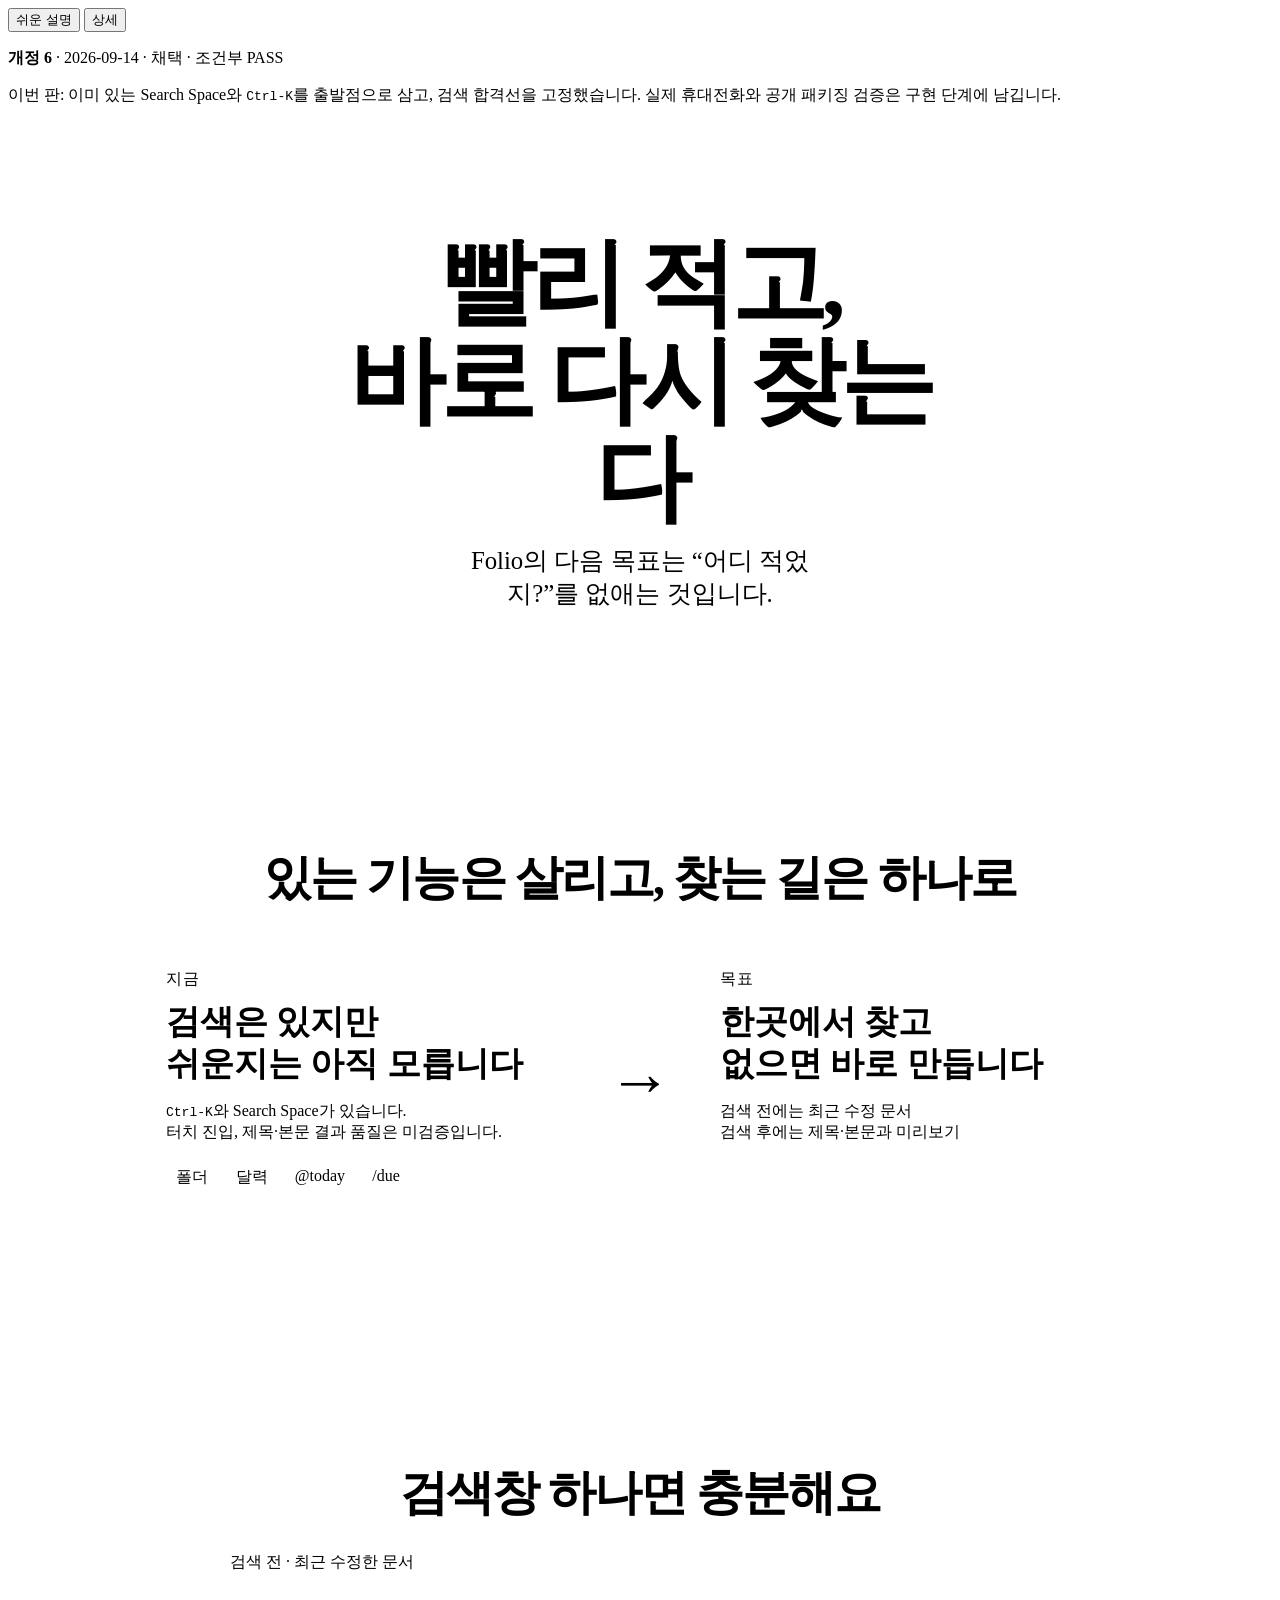
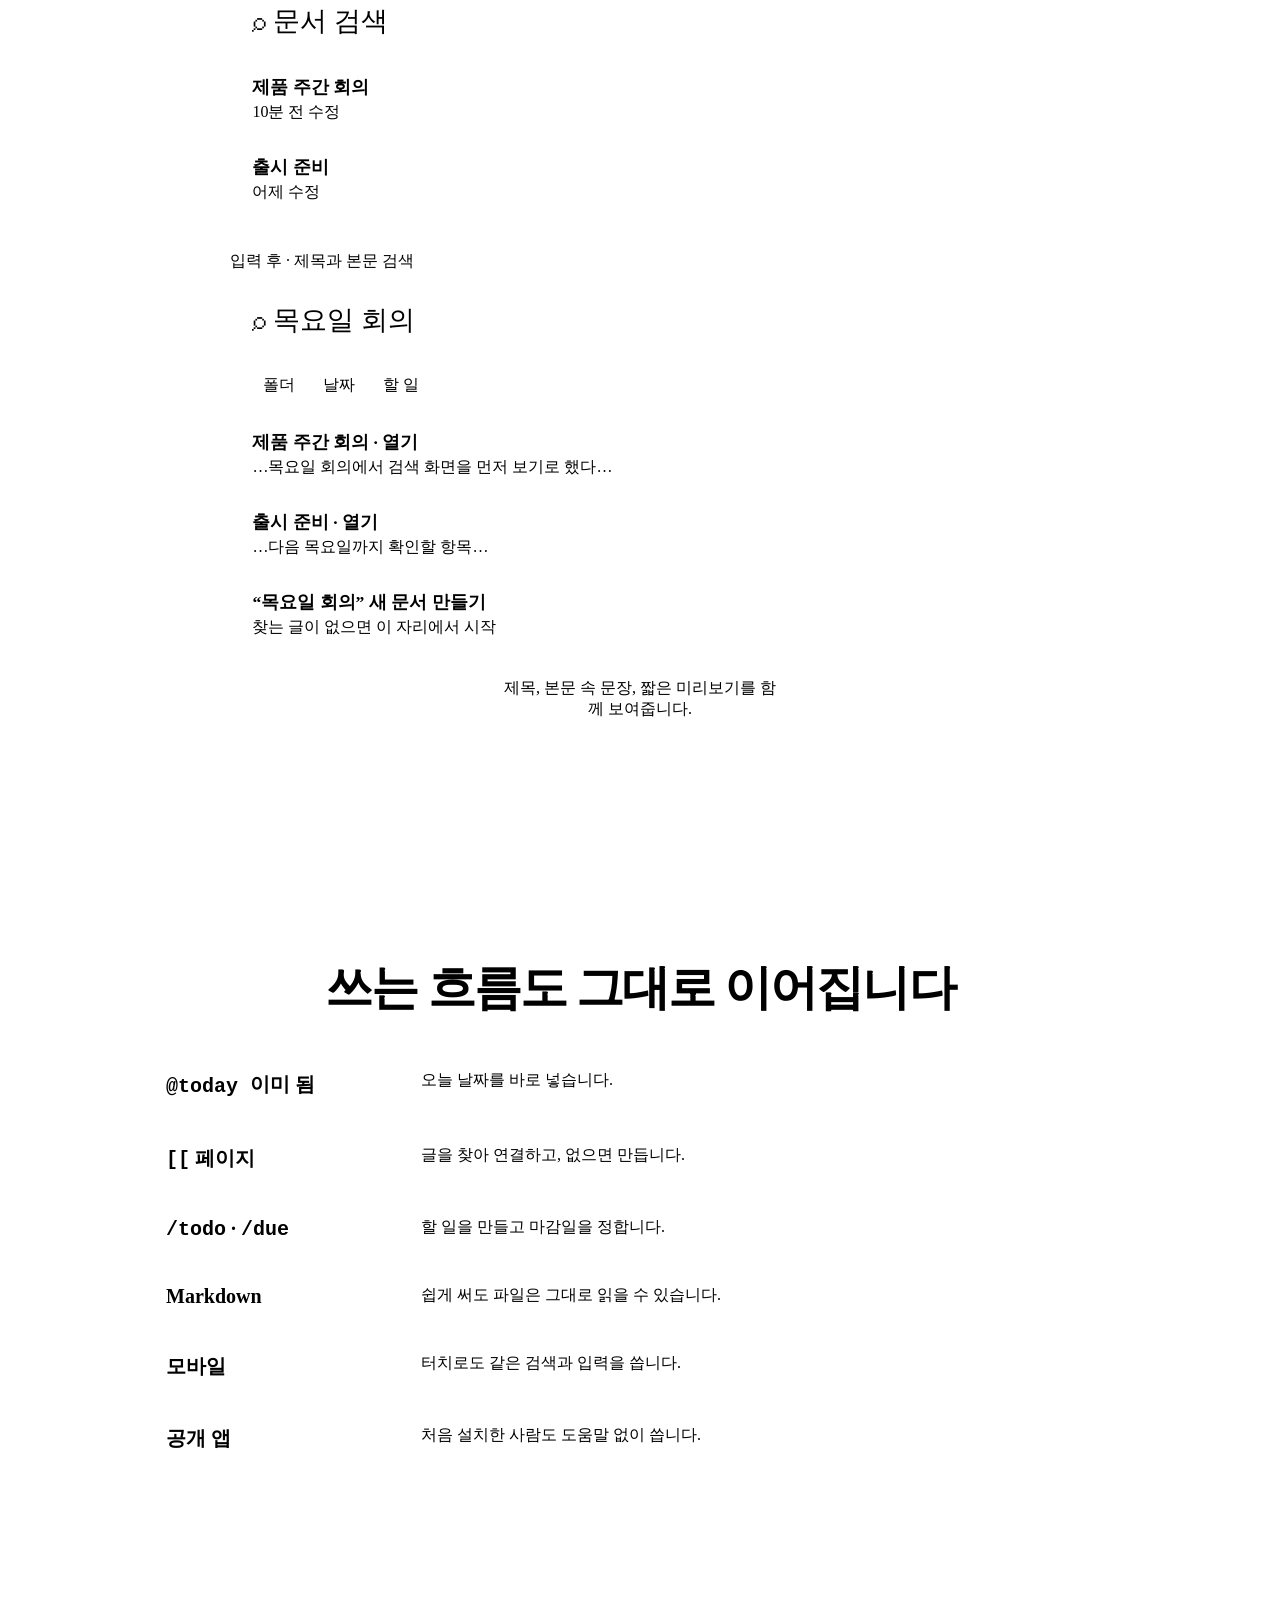
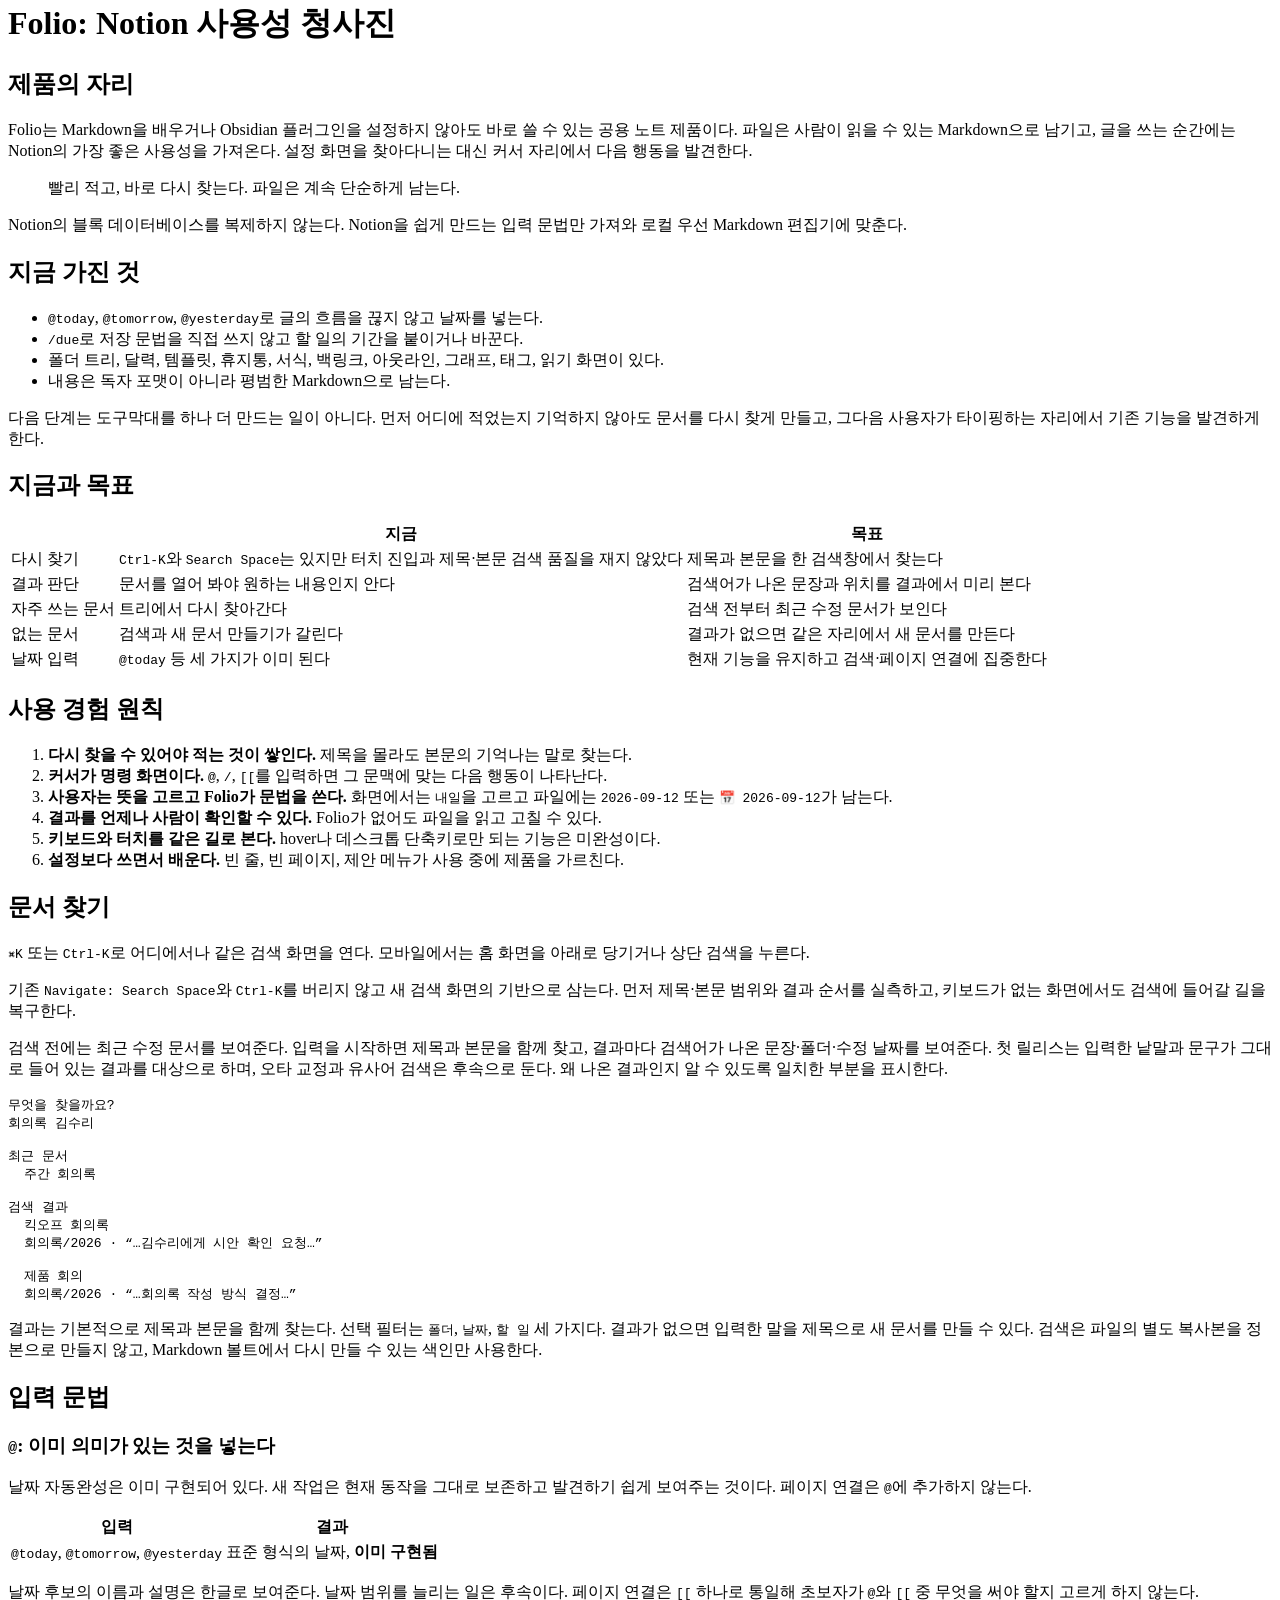
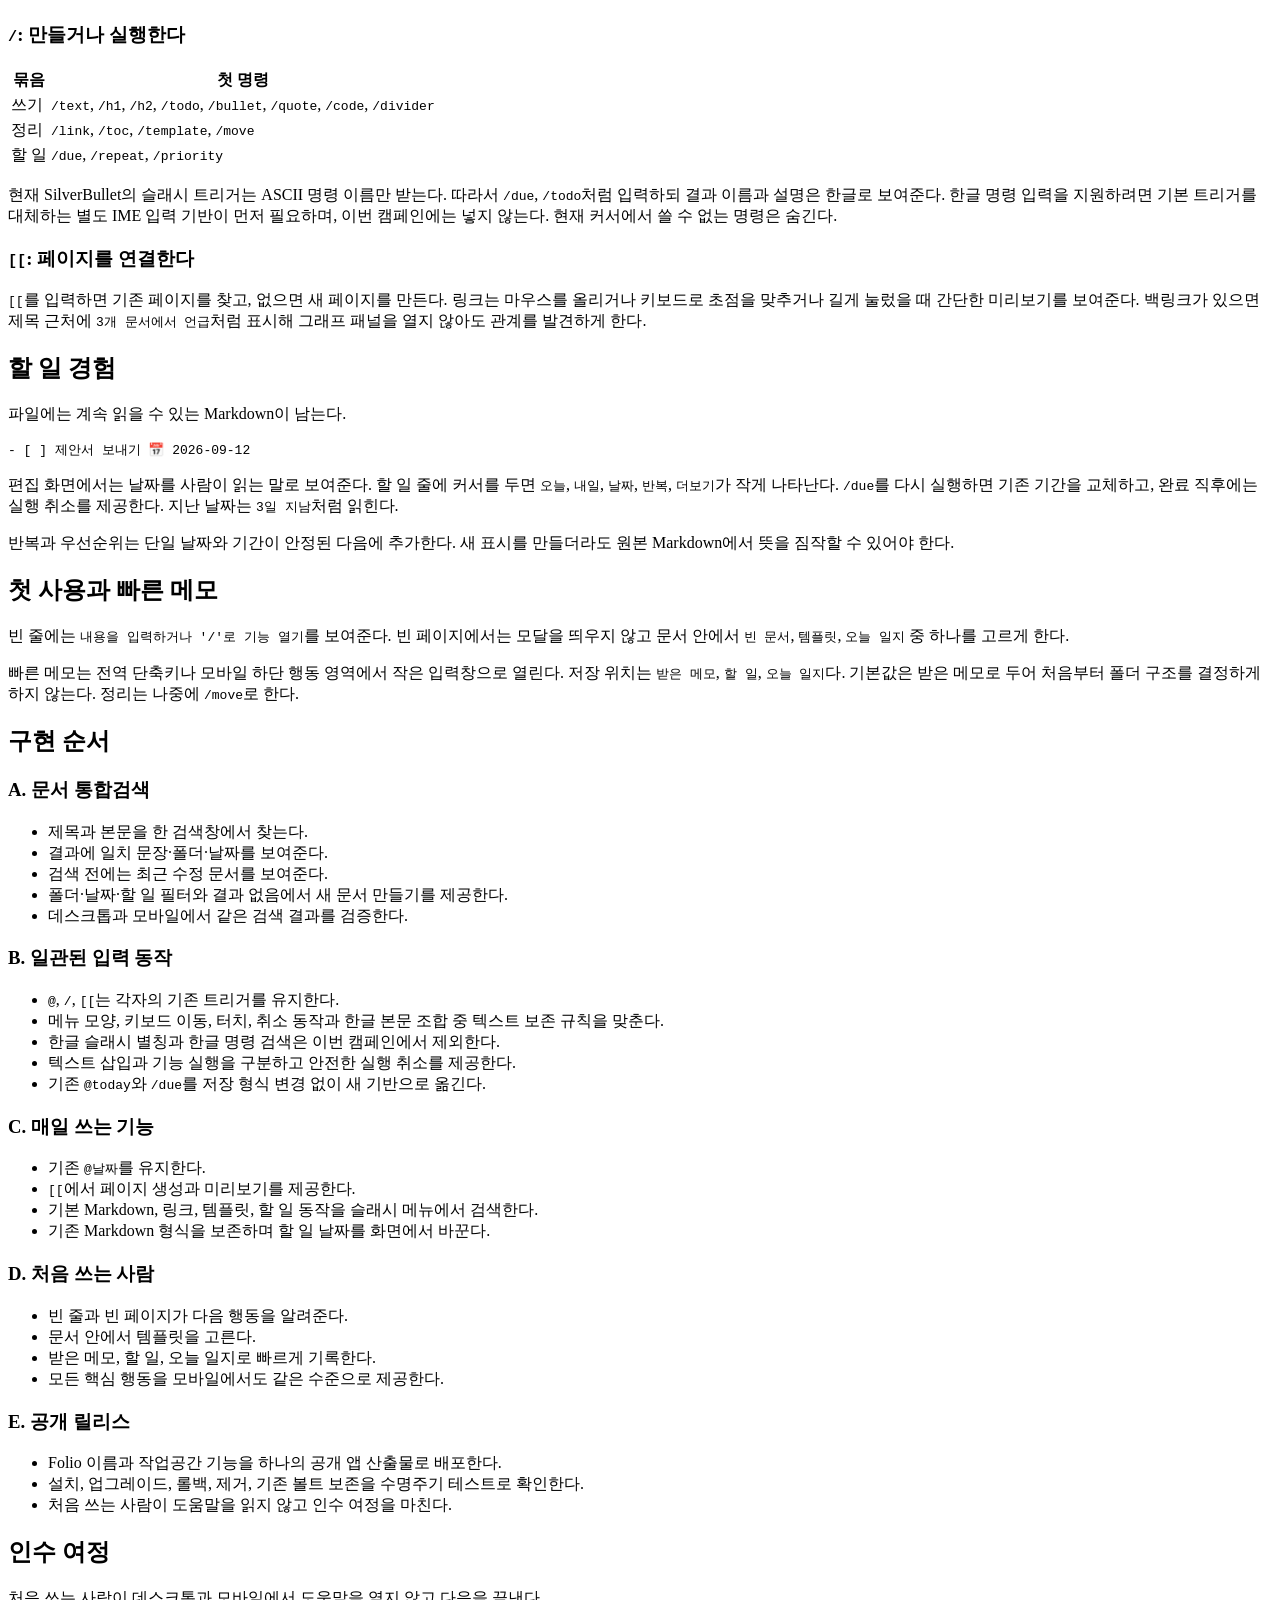
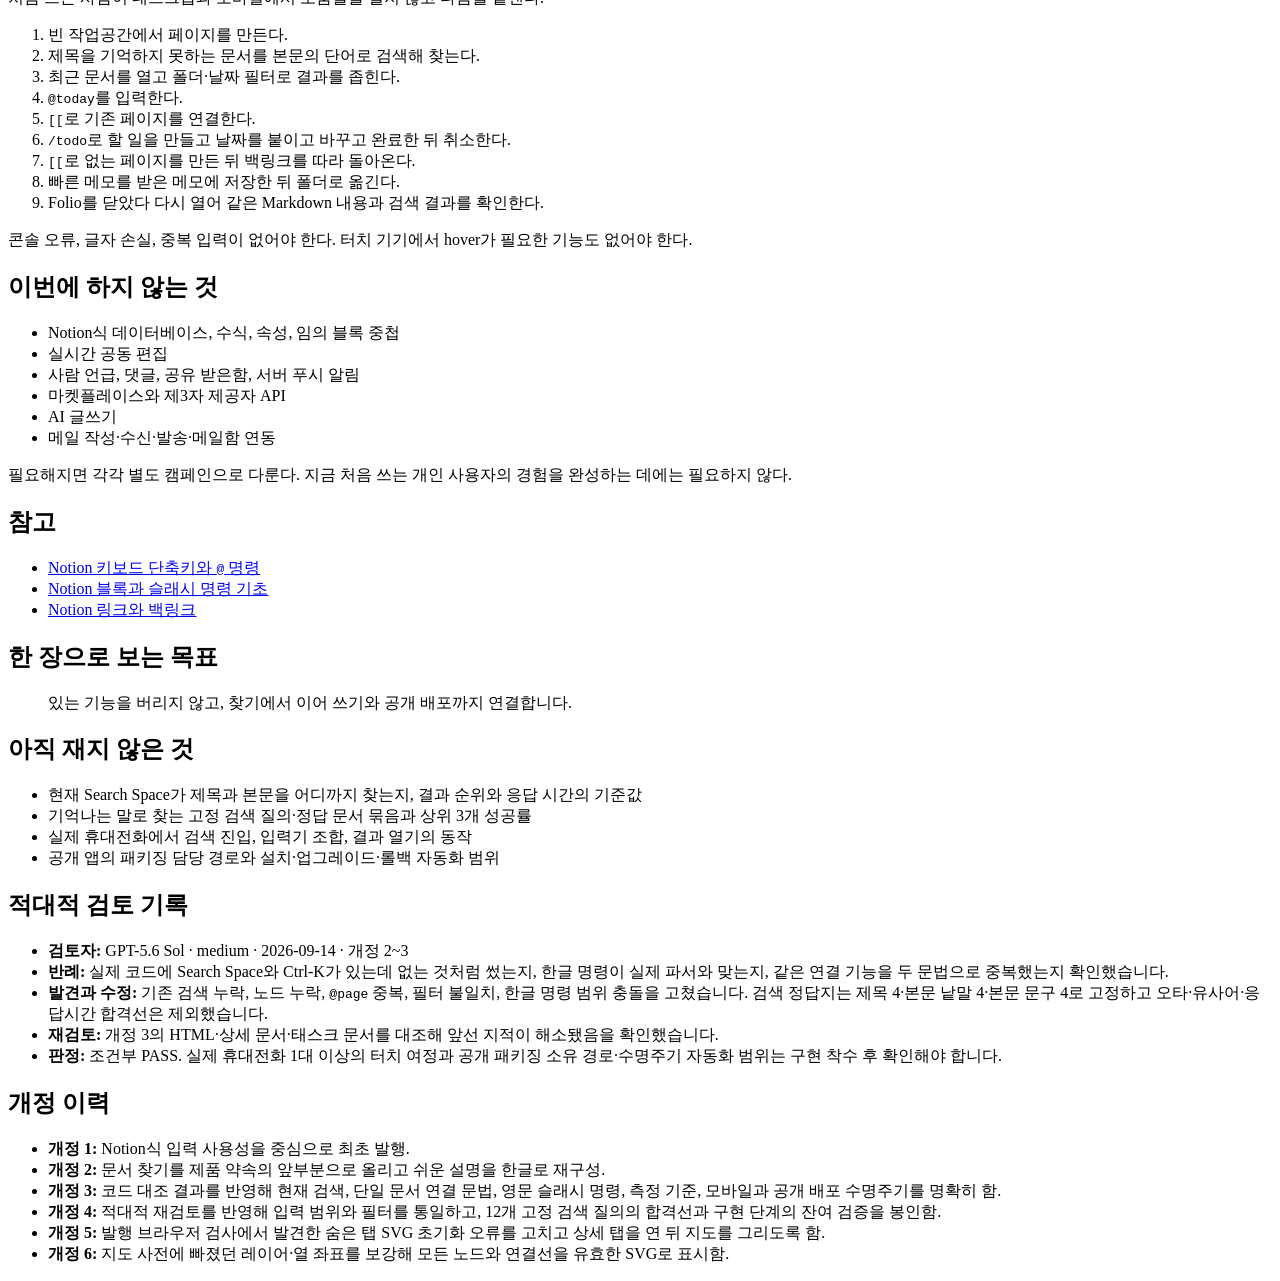
==== docs/design/folio-notion-ux-blueprint.html @ aca9e185 "docs(folio): define Notion-inspired usability blueprint" ====
<!doctype html>
<html lang="ko">
<head>
  <meta charset="utf-8">
  <meta name="viewport" content="width=device-width, initial-scale=1">
  <title>Folio: 빨리 적고, 바로 다시 찾는 사용성 청사진</title>
  <meta property="og:title" content="Folio: 빨리 적고, 바로 다시 찾는 사용성 청사진">
  <meta property="og:description" content="기존 검색을 살려 제목과 본문으로 다시 찾고, 곧바로 이어 쓰는 Folio의 한글 사용성 청사진">
  <meta name="swk-doc-label" content="Folio · 제품 청사진 · 개정 6">
  <meta name="swk-project" content="Folio">
  <meta name="swk-kind" content="제품 설계">
  <meta name="swk-tags" content="folio,검색,notion,사용성,노트,markdown">
  <link rel="stylesheet" href="/_assets/swk-doc.css">
</head>
<body>
<nav class="doc-tabs" data-swk-tabs aria-label="문서 보기">
  <button role="tab" data-target="pane-easy">쉬운 설명</button>
  <button role="tab" data-target="pane-detail">상세</button>
</nav>
<main class="doc">
<header data-bp-head data-rev="6" data-date="2026-09-14" data-status="채택 · 조건부 PASS"
        data-delta="청사진 지도 사전에 레이어와 열 좌표를 넣어 브라우저 SVG 크기 오류를 제거함">
  <p><strong>개정 6</strong> · 2026-09-14 · 채택 · 조건부 PASS</p>
  <p>이번 판: 이미 있는 Search Space와 <code>Ctrl-K</code>를 출발점으로 삼고, 검색 합격선을 고정했습니다. 실제 휴대전화와 공개 패키징 검증은 구현 단계에 남깁니다.</p>
</header>
<div class="tab-pane" id="pane-easy" data-active role="tabpanel">
<style>
.folio-r2{color:var(--swk-text);font-family:var(--swk-font-sans)}
.folio-r2 *{box-sizing:border-box}.folio-r2__hero{padding:clamp(3rem,9vw,7rem) 1rem;text-align:center;background:var(--swk-surface-soft);border-block:1px solid var(--swk-border-muted)}
.folio-r2 h2{max-width:13ch;margin:0 auto 1rem;font-size:clamp(2.6rem,9vw,6rem);line-height:1.02;letter-spacing:-.055em}.folio-r2__lead{max-width:30ch;margin:auto;color:var(--swk-muted);font-size:clamp(1.1rem,3vw,1.55rem)}
.folio-r2 section{max-width:980px;margin:clamp(4rem,10vw,8rem) auto;padding-inline:1rem}.folio-r2 h3{margin:0 0 2rem;text-align:center;font-size:clamp(1.8rem,5vw,3rem);line-height:1.15;letter-spacing:-.04em}
.folio-r2__states{display:grid;grid-template-columns:1fr auto 1fr;gap:clamp(1rem,4vw,3rem);align-items:stretch}.folio-r2__state{padding:2rem 0;border-block:2px solid var(--swk-border-strong)}.folio-r2__state[data-kind=target]{border-color:var(--swk-accent)}
.folio-r2__eyebrow{display:block;margin-bottom:.7rem;color:var(--swk-muted);font-size:var(--swk-fs-sm);font-weight:var(--swk-fw-bold);letter-spacing:.08em}.folio-r2__state strong{display:block;font-size:clamp(1.4rem,3.5vw,2.1rem);line-height:1.25}.folio-r2__state p{color:var(--swk-muted)}
.folio-r2__tools{display:flex;flex-wrap:wrap;gap:.4rem;margin-top:1.2rem}.folio-r2__tools span,.folio-r2__filters span{padding:.3rem .65rem;border-radius:var(--swk-r-pill);background:var(--swk-surface);border:1px solid var(--swk-border)}.folio-r2__arrow{display:grid;place-content:center;color:var(--swk-accent);font-size:clamp(2rem,5vw,4rem);font-weight:var(--swk-fw-bold)}
.folio-r2__search-wrap{max-width:none!important;padding-block:clamp(4rem,9vw,7rem)!important;background:var(--swk-surface-soft);border-block:1px solid var(--swk-border-muted)}.folio-r2__surface{max-width:820px;margin:auto;background:var(--swk-surface);border:2px solid var(--swk-accent-border);border-radius:var(--swk-r-lg);box-shadow:var(--swk-shadow-lg);overflow:hidden}
.folio-r2__query{padding:1.2rem 1.4rem;font-size:clamp(1.2rem,3vw,1.7rem);font-weight:var(--swk-fw-bold);border-bottom:1px solid var(--swk-border)}.folio-r2__query span{color:var(--swk-accent)}.folio-r2__filters{display:flex;gap:.45rem;padding:.8rem 1.4rem;overflow:auto;border-bottom:1px solid var(--swk-border-muted)}.folio-r2__filters span{flex:none;background:var(--swk-accent-bg);color:var(--swk-accent);border:0;font-size:var(--swk-fs-sm)}
.folio-r2__stage{max-width:820px;margin:0 auto .7rem;color:var(--swk-muted);font-weight:var(--swk-fw-bold)}.folio-r2__stage:not(:first-of-type){margin-top:2rem}
.folio-r2__results{margin:0;padding:0;list-style:none}.folio-r2__result{padding:1rem 1.4rem;border-bottom:1px solid var(--swk-border-muted)}.folio-r2__result:last-child{border:0}.folio-r2__result strong{display:block;font-size:1.1rem}.folio-r2__result span{display:block;margin-top:.2rem;color:var(--swk-muted)}.folio-r2__result mark{background:var(--swk-accent-bg);color:var(--swk-text)}.folio-r2__result[data-action=create] strong{color:var(--swk-accent)}.folio-r2__caption{max-width:34ch;margin:1.5rem auto 0;text-align:center;color:var(--swk-muted)}
.folio-r2__lines{margin:0;padding:0;list-style:none}.folio-r2__line{display:grid;grid-template-columns:minmax(8rem,.5fr) minmax(0,1.5fr);gap:1.5rem;padding:1.4rem 0;border-top:1px solid var(--swk-border)}.folio-r2__line:last-child{border-bottom:1px solid var(--swk-border)}.folio-r2__line strong{font-size:1.25rem}.folio-r2__line>span{color:var(--swk-muted)}.folio-r2__done{display:inline-block;margin-left:.35rem;padding:.1rem .4rem;border-radius:var(--swk-r-pill);background:var(--swk-success-bg);color:var(--swk-success);font-size:var(--swk-fs-xs)}
@media(max-width:680px){.folio-r2__states{grid-template-columns:1fr}.folio-r2__arrow{transform:rotate(90deg)}.folio-r2__line{grid-template-columns:1fr;gap:.25rem}}
</style>
<article class="folio-r2" aria-labelledby="folio-r2-title">
 <header class="folio-r2__hero"><h2 id="folio-r2-title">빨리 적고,<br>바로 다시 찾는다</h2><p class="folio-r2__lead">Folio의 다음 목표는 “어디 적었지?”를 없애는 것입니다.</p></header>
 <section aria-labelledby="folio-r2-now-target"><h3 id="folio-r2-now-target">있는 기능은 살리고, 찾는 길은 하나로</h3>
  <div class="folio-r2__states" role="group" aria-label="현재 검색과 목표 검색의 비교">
   <div class="folio-r2__state" data-bp="now"><span class="folio-r2__eyebrow">지금</span><strong>검색은 있지만<br>쉬운지는 아직 모릅니다</strong><p><code>Ctrl-K</code>와 Search Space가 있습니다.<br>터치 진입, 제목·본문 결과 품질은 미검증입니다.</p><div class="folio-r2__tools"><span>폴더</span><span>달력</span><span>@today</span><span>/due</span></div></div>
   <div class="folio-r2__arrow" aria-hidden="true">→</div>
   <div class="folio-r2__state" data-kind="target" data-bp="activation"><span class="folio-r2__eyebrow">목표</span><strong>한곳에서 찾고<br>없으면 바로 만듭니다</strong><p>검색 전에는 최근 수정 문서<br>검색 후에는 제목·본문과 미리보기</p></div>
  </div>
 </section>
 <section class="folio-r2__search-wrap" aria-labelledby="folio-r2-search"><h3 id="folio-r2-search">검색창 하나면 충분해요</h3>
  <p class="folio-r2__stage">검색 전 · 최근 수정한 문서</p>
  <div class="folio-r2__surface" role="group" aria-label="검색어 입력 전 최근 수정 문서 예시">
   <div class="folio-r2__query"><span aria-hidden="true">⌕</span> 문서 검색</div>
   <ol class="folio-r2__results">
    <li class="folio-r2__result"><strong>제품 주간 회의</strong><span>10분 전 수정</span></li>
    <li class="folio-r2__result"><strong>출시 준비</strong><span>어제 수정</span></li>
   </ol>
  </div>
  <p class="folio-r2__stage">입력 후 · 제목과 본문 검색</p>
  <div class="folio-r2__surface" data-bp="search" role="group" aria-label="목요일 회의 검색 결과 예시">
   <div class="folio-r2__query"><span aria-hidden="true">⌕</span> 목요일 회의</div>
   <div class="folio-r2__filters" aria-label="선택 검색 필터"><span>폴더</span><span>날짜</span><span>할 일</span></div>
   <ol class="folio-r2__results">
    <li class="folio-r2__result"><strong>제품 주간 회의 · 열기</strong><span>…<mark>목요일 회의</mark>에서 검색 화면을 먼저 보기로 했다…</span></li>
    <li class="folio-r2__result"><strong>출시 준비 · 열기</strong><span>…다음 <mark>목요일</mark>까지 확인할 항목…</span></li>
    <li class="folio-r2__result" data-action="create"><strong>“목요일 회의” 새 문서 만들기</strong><span>찾는 글이 없으면 이 자리에서 시작</span></li>
   </ol>
  </div><p class="folio-r2__caption">제목, 본문 속 문장, 짧은 미리보기를 함께 보여줍니다.</p>
 </section>
 <section aria-labelledby="folio-r2-support"><h3 id="folio-r2-support">쓰는 흐름도 그대로 이어집니다</h3>
  <ul class="folio-r2__lines">
   <li class="folio-r2__line"><strong><code>@today</code><span class="folio-r2__done">이미 됨</span></strong><span>오늘 날짜를 바로 넣습니다.</span></li>
   <li class="folio-r2__line" data-bp="link-page"><strong><code>[[</code> 페이지</strong><span>글을 찾아 연결하고, 없으면 만듭니다.</span></li>
   <li class="folio-r2__line" data-bp="slash-task"><strong><code>/todo</code> · <code>/due</code></strong><span>할 일을 만들고 마감일을 정합니다.</span></li>
   <li class="folio-r2__line" data-bp="markdown-safe"><strong>Markdown</strong><span>쉽게 써도 파일은 그대로 읽을 수 있습니다.</span></li>
   <li class="folio-r2__line" data-bp="mobile"><strong>모바일</strong><span>터치로도 같은 검색과 입력을 씁니다.</span></li>
   <li class="folio-r2__line" data-bp="public-release"><strong>공개 앱</strong><span>처음 설치한 사람도 도움말 없이 씁니다.</span></li>
  </ul>
 </section>
</article>


</div>
<div class="tab-pane" id="pane-detail" role="tabpanel">
<h1>Folio: Notion 사용성 청사진</h1>
<h2>제품의 자리</h2>
<p>Folio는 Markdown을 배우거나 Obsidian 플러그인을 설정하지 않아도 바로 쓸 수 있는 공용 노트
제품이다. 파일은 사람이 읽을 수 있는 Markdown으로 남기고, 글을 쓰는 순간에는 Notion의 가장
좋은 사용성을 가져온다. 설정 화면을 찾아다니는 대신 커서 자리에서 다음 행동을 발견한다.</p>
<blockquote>
<p>빨리 적고, 바로 다시 찾는다. 파일은 계속 단순하게 남는다.</p>
</blockquote>
<p>Notion의 블록 데이터베이스를 복제하지 않는다. Notion을 쉽게 만드는 입력 문법만 가져와
로컬 우선 Markdown 편집기에 맞춘다.</p>
<h2>지금 가진 것</h2>
<ul>
<li><code>@today</code>, <code>@tomorrow</code>, <code>@yesterday</code>로 글의 흐름을 끊지 않고 날짜를 넣는다.</li>
<li><code>/due</code>로 저장 문법을 직접 쓰지 않고 할 일의 기간을 붙이거나 바꾼다.</li>
<li>폴더 트리, 달력, 템플릿, 휴지통, 서식, 백링크, 아웃라인, 그래프, 태그, 읽기 화면이 있다.</li>
<li>내용은 독자 포맷이 아니라 평범한 Markdown으로 남는다.</li>
</ul>
<p>다음 단계는 도구막대를 하나 더 만드는 일이 아니다. 먼저 어디에 적었는지 기억하지 않아도
문서를 다시 찾게 만들고, 그다음 사용자가 타이핑하는 자리에서 기존 기능을 발견하게 한다.</p>
<h2>지금과 목표</h2>
<table>
<thead>
<tr>
<th></th>
<th>지금</th>
<th>목표</th>
</tr>
</thead>
<tbody>
<tr>
<td>다시 찾기</td>
<td><code>Ctrl-K</code>와 <code>Search Space</code>는 있지만 터치 진입과 제목·본문 검색 품질을 재지 않았다</td>
<td>제목과 본문을 한 검색창에서 찾는다</td>
</tr>
<tr>
<td>결과 판단</td>
<td>문서를 열어 봐야 원하는 내용인지 안다</td>
<td>검색어가 나온 문장과 위치를 결과에서 미리 본다</td>
</tr>
<tr>
<td>자주 쓰는 문서</td>
<td>트리에서 다시 찾아간다</td>
<td>검색 전부터 최근 수정 문서가 보인다</td>
</tr>
<tr>
<td>없는 문서</td>
<td>검색과 새 문서 만들기가 갈린다</td>
<td>결과가 없으면 같은 자리에서 새 문서를 만든다</td>
</tr>
<tr>
<td>날짜 입력</td>
<td><code>@today</code> 등 세 가지가 이미 된다</td>
<td>현재 기능을 유지하고 검색·페이지 연결에 집중한다</td>
</tr>
</tbody>
</table>
<h2>사용 경험 원칙</h2>
<ol>
<li><strong>다시 찾을 수 있어야 적는 것이 쌓인다.</strong> 제목을 몰라도 본문의 기억나는 말로 찾는다.</li>
<li><strong>커서가 명령 화면이다.</strong> <code>@</code>, <code>/</code>, <code>[[</code>를 입력하면 그 문맥에 맞는 다음 행동이 나타난다.</li>
<li><strong>사용자는 뜻을 고르고 Folio가 문법을 쓴다.</strong> 화면에서는 <code>내일</code>을 고르고 파일에는
   <code>2026-09-12</code> 또는 <code>📅 2026-09-12</code>가 남는다.</li>
<li><strong>결과를 언제나 사람이 확인할 수 있다.</strong> Folio가 없어도 파일을 읽고 고칠 수 있다.</li>
<li><strong>키보드와 터치를 같은 길로 본다.</strong> hover나 데스크톱 단축키로만 되는 기능은 미완성이다.</li>
<li><strong>설정보다 쓰면서 배운다.</strong> 빈 줄, 빈 페이지, 제안 메뉴가 사용 중에 제품을 가르친다.</li>
</ol>
<h2>문서 찾기</h2>
<p><code>⌘K</code> 또는 <code>Ctrl-K</code>로 어디에서나 같은 검색 화면을 연다. 모바일에서는 홈 화면을 아래로
당기거나 상단 검색을 누른다.</p>
<p>기존 <code>Navigate: Search Space</code>와 <code>Ctrl-K</code>를 버리지 않고 새 검색 화면의 기반으로 삼는다. 먼저
제목·본문 범위와 결과 순서를 실측하고, 키보드가 없는 화면에서도 검색에 들어갈 길을 복구한다.</p>
<p>검색 전에는 최근 수정 문서를 보여준다. 입력을 시작하면 제목과 본문을 함께 찾고,
결과마다 검색어가 나온 문장·폴더·수정 날짜를 보여준다. 첫 릴리스는 입력한 낱말과 문구가
그대로 들어 있는 결과를 대상으로 하며, 오타 교정과 유사어 검색은 후속으로 둔다. 왜 나온
결과인지 알 수 있도록 일치한 부분을 표시한다.</p>
<pre><code class="language-text">무엇을 찾을까요?
회의록 김수리

최근 문서
  주간 회의록

검색 결과
  킥오프 회의록
  회의록/2026 · “…김수리에게 시안 확인 요청…”

  제품 회의
  회의록/2026 · “…회의록 작성 방식 결정…”
</code></pre>
<p>결과는 기본적으로 제목과 본문을 함께 찾는다. 선택 필터는 <code>폴더</code>, <code>날짜</code>, <code>할 일</code> 세 가지다.
결과가 없으면
입력한 말을 제목으로 새 문서를 만들 수 있다. 검색은 파일의 별도 복사본을 정본으로 만들지 않고,
Markdown 볼트에서 다시 만들 수 있는 색인만 사용한다.</p>
<h2>입력 문법</h2>
<h3><code>@</code>: 이미 의미가 있는 것을 넣는다</h3>
<p>날짜 자동완성은 이미 구현되어 있다. 새 작업은 현재 동작을 그대로 보존하고 발견하기 쉽게
보여주는 것이다. 페이지 연결은 <code>@</code>에 추가하지 않는다.</p>
<table>
<thead>
<tr>
<th>입력</th>
<th>결과</th>
</tr>
</thead>
<tbody>
<tr>
<td><code>@today</code>, <code>@tomorrow</code>, <code>@yesterday</code></td>
<td>표준 형식의 날짜, <strong>이미 구현됨</strong></td>
</tr>
</tbody>
</table>
<p>날짜 후보의 이름과 설명은 한글로 보여준다. 날짜 범위를 늘리는 일은 후속이다. 페이지 연결은
<code>[[</code> 하나로 통일해 초보자가 <code>@</code>와 <code>[[</code> 중
무엇을 써야 할지 고르게 하지 않는다.</p>
<h3><code>/</code>: 만들거나 실행한다</h3>
<table>
<thead>
<tr>
<th>묶음</th>
<th>첫 명령</th>
</tr>
</thead>
<tbody>
<tr>
<td>쓰기</td>
<td><code>/text</code>, <code>/h1</code>, <code>/h2</code>, <code>/todo</code>, <code>/bullet</code>, <code>/quote</code>, <code>/code</code>, <code>/divider</code></td>
</tr>
<tr>
<td>정리</td>
<td><code>/link</code>, <code>/toc</code>, <code>/template</code>, <code>/move</code></td>
</tr>
<tr>
<td>할 일</td>
<td><code>/due</code>, <code>/repeat</code>, <code>/priority</code></td>
</tr>
</tbody>
</table>
<p>현재 SilverBullet의 슬래시 트리거는 ASCII 명령 이름만 받는다. 따라서 <code>/due</code>, <code>/todo</code>처럼
입력하되 결과 이름과 설명은 한글로 보여준다. 한글 명령 입력을 지원하려면 기본 트리거를
대체하는 별도 IME 입력 기반이 먼저 필요하며, 이번 캠페인에는 넣지 않는다. 현재 커서에서
쓸 수 없는 명령은 숨긴다.</p>
<h3><code>[[</code>: 페이지를 연결한다</h3>
<p><code>[[</code>를 입력하면 기존 페이지를 찾고, 없으면 새 페이지를 만든다. 링크는 마우스를 올리거나
키보드로 초점을 맞추거나 길게 눌렀을 때 간단한 미리보기를 보여준다. 백링크가 있으면 제목
근처에 <code>3개 문서에서 언급</code>처럼 표시해 그래프 패널을 열지 않아도 관계를 발견하게 한다.</p>
<h2>할 일 경험</h2>
<p>파일에는 계속 읽을 수 있는 Markdown이 남는다.</p>
<pre><code class="language-markdown">- [ ] 제안서 보내기 📅 2026-09-12
</code></pre>
<p>편집 화면에서는 날짜를 사람이 읽는 말로 보여준다. 할 일 줄에 커서를 두면 <code>오늘</code>, <code>내일</code>,
<code>날짜</code>, <code>반복</code>, <code>더보기</code>가 작게 나타난다. <code>/due</code>를 다시 실행하면 기존 기간을 교체하고,
완료 직후에는 실행 취소를 제공한다. 지난 날짜는 <code>3일 지남</code>처럼 읽힌다.</p>
<p>반복과 우선순위는 단일 날짜와 기간이 안정된 다음에 추가한다. 새 표시를 만들더라도 원본
Markdown에서 뜻을 짐작할 수 있어야 한다.</p>
<h2>첫 사용과 빠른 메모</h2>
<p>빈 줄에는 <code>내용을 입력하거나 '/'로 기능 열기</code>를 보여준다. 빈 페이지에서는 모달을 띄우지 않고
문서 안에서 <code>빈 문서</code>, <code>템플릿</code>, <code>오늘 일지</code> 중 하나를 고르게 한다.</p>
<p>빠른 메모는 전역 단축키나 모바일 하단 행동 영역에서 작은 입력창으로 열린다. 저장 위치는
<code>받은 메모</code>, <code>할 일</code>, <code>오늘 일지</code>다. 기본값은 받은 메모로 두어 처음부터 폴더 구조를 결정하게
하지 않는다. 정리는 나중에 <code>/move</code>로 한다.</p>
<h2>구현 순서</h2>
<h3>A. 문서 통합검색</h3>
<ul>
<li>제목과 본문을 한 검색창에서 찾는다.</li>
<li>결과에 일치 문장·폴더·날짜를 보여준다.</li>
<li>검색 전에는 최근 수정 문서를 보여준다.</li>
<li>폴더·날짜·할 일 필터와 결과 없음에서 새 문서 만들기를 제공한다.</li>
<li>데스크톱과 모바일에서 같은 검색 결과를 검증한다.</li>
</ul>
<h3>B. 일관된 입력 동작</h3>
<ul>
<li><code>@</code>, <code>/</code>, <code>[[</code>는 각자의 기존 트리거를 유지한다.</li>
<li>메뉴 모양, 키보드 이동, 터치, 취소 동작과 한글 본문 조합 중 텍스트 보존 규칙을 맞춘다.</li>
<li>한글 슬래시 별칭과 한글 명령 검색은 이번 캠페인에서 제외한다.</li>
<li>텍스트 삽입과 기능 실행을 구분하고 안전한 실행 취소를 제공한다.</li>
<li>기존 <code>@today</code>와 <code>/due</code>를 저장 형식 변경 없이 새 기반으로 옮긴다.</li>
</ul>
<h3>C. 매일 쓰는 기능</h3>
<ul>
<li>기존 <code>@날짜</code>를 유지한다.</li>
<li><code>[[</code>에서 페이지 생성과 미리보기를 제공한다.</li>
<li>기본 Markdown, 링크, 템플릿, 할 일 동작을 슬래시 메뉴에서 검색한다.</li>
<li>기존 Markdown 형식을 보존하며 할 일 날짜를 화면에서 바꾼다.</li>
</ul>
<h3>D. 처음 쓰는 사람</h3>
<ul>
<li>빈 줄과 빈 페이지가 다음 행동을 알려준다.</li>
<li>문서 안에서 템플릿을 고른다.</li>
<li>받은 메모, 할 일, 오늘 일지로 빠르게 기록한다.</li>
<li>모든 핵심 행동을 모바일에서도 같은 수준으로 제공한다.</li>
</ul>
<h3>E. 공개 릴리스</h3>
<ul>
<li>Folio 이름과 작업공간 기능을 하나의 공개 앱 산출물로 배포한다.</li>
<li>설치, 업그레이드, 롤백, 제거, 기존 볼트 보존을 수명주기 테스트로 확인한다.</li>
<li>처음 쓰는 사람이 도움말을 읽지 않고 인수 여정을 마친다.</li>
</ul>
<h2>인수 여정</h2>
<p>처음 쓰는 사람이 데스크톱과 모바일에서 도움말을 열지 않고 다음을 끝낸다.</p>
<ol>
<li>빈 작업공간에서 페이지를 만든다.</li>
<li>제목을 기억하지 못하는 문서를 본문의 단어로 검색해 찾는다.</li>
<li>최근 문서를 열고 폴더·날짜 필터로 결과를 좁힌다.</li>
<li><code>@today</code>를 입력한다.</li>
<li><code>[[</code>로 기존 페이지를 연결한다.</li>
<li><code>/todo</code>로 할 일을 만들고 날짜를 붙이고 바꾸고 완료한 뒤 취소한다.</li>
<li><code>[[</code>로 없는 페이지를 만든 뒤 백링크를 따라 돌아온다.</li>
<li>빠른 메모를 받은 메모에 저장한 뒤 폴더로 옮긴다.</li>
<li>Folio를 닫았다 다시 열어 같은 Markdown 내용과 검색 결과를 확인한다.</li>
</ol>
<p>콘솔 오류, 글자 손실, 중복 입력이 없어야 한다. 터치 기기에서 hover가 필요한 기능도 없어야 한다.</p>
<h2>이번에 하지 않는 것</h2>
<ul>
<li>Notion식 데이터베이스, 수식, 속성, 임의 블록 중첩</li>
<li>실시간 공동 편집</li>
<li>사람 언급, 댓글, 공유 받은함, 서버 푸시 알림</li>
<li>마켓플레이스와 제3자 제공자 API</li>
<li>AI 글쓰기</li>
<li>메일 작성·수신·발송·메일함 연동</li>
</ul>
<p>필요해지면 각각 별도 캠페인으로 다룬다. 지금 처음 쓰는 개인 사용자의 경험을 완성하는 데에는
필요하지 않다.</p>
<h2>참고</h2>
<ul>
<li><a href="https://www.notion.com/help/keyboard-shortcuts">Notion 키보드 단축키와 <code>@</code> 명령</a></li>
<li><a href="https://www.notion.com/help/guides/block-basics-build-the-foundation-for-your-teams-pages">Notion 블록과 슬래시 명령 기초</a></li>
<li><a href="https://www.notion.com/en-gb/help/create-links-and-backlinks">Notion 링크와 백링크</a></li>
</ul>
<h2 id="bp-map-search">한 장으로 보는 목표</h2>
<figure class="bp-map" data-bp-map="folio-search" data-bp-layout="layers">
  <figcaption>있는 기능을 버리지 않고, 찾기에서 이어 쓰기와 공개 배포까지 연결합니다.</figcaption>
  <script class="bp-dict" type="application/json">
  {
    "now": {"title":"현재 기반","layer":0,"col":0,"state":"built","detail":"Search Space와 Ctrl-K, 폴더, 달력, @날짜, /due가 이미 있다."},
    "search": {"title":"문서 찾기","layer":1,"col":0,"state":"unverified","detail":"검색 전에는 최근 수정 문서, 검색 후에는 제목·본문 일치와 미리보기·위치를 보여준다."},
    "link-page": {"title":"문서 연결","layer":2,"col":0,"state":"unverified","detail":"[[ 하나로 기존 문서를 연결하고 없는 문서는 만든다."},
    "slash-task": {"title":"할 일 명령","layer":2,"col":1,"state":"unverified","detail":"/todo와 /due처럼 영문 명령 이름과 한글 설명을 함께 보여준다."},
    "markdown-safe": {"title":"Markdown 보존","layer":3,"col":0,"state":"unverified","detail":"Markdown 파일을 정본으로 두고 검색 색인은 다시 만들 수 있게 한다."},
    "activation": {"title":"첫 사용","layer":4,"col":0,"state":"unverified","detail":"빈 화면, 템플릿, 빠른 메모가 도움말 없이 다음 행동을 알려준다."},
    "mobile": {"title":"모바일 동등성","layer":5,"col":0,"state":"unverified","detail":"키보드 단축키 없이도 터치로 검색과 핵심 입력에 들어간다."},
    "public-release": {"title":"공개 앱 배포","layer":6,"col":0,"state":"unverified","detail":"설치, 업그레이드, 롤백, 제거와 기존 문서 보존을 확인한다."},
    "e1": {"from":"now","to":"search"},
    "e2": {"from":"search","to":"link-page"},
    "e3": {"from":"search","to":"slash-task"},
    "e4": {"from":"link-page","to":"markdown-safe"},
    "e5": {"from":"slash-task","to":"markdown-safe"},
    "e6": {"from":"markdown-safe","to":"activation"},
    "e7": {"from":"activation","to":"mobile"},
    "e8": {"from":"mobile","to":"public-release"}
  }
  </script>
</figure>
<h2 id="bp-unmeasured">아직 재지 않은 것</h2>
<ul>
  <li>현재 Search Space가 제목과 본문을 어디까지 찾는지, 결과 순위와 응답 시간의 기준값</li>
  <li>기억나는 말로 찾는 고정 검색 질의·정답 문서 묶음과 상위 3개 성공률</li>
  <li>실제 휴대전화에서 검색 진입, 입력기 조합, 결과 열기의 동작</li>
  <li>공개 앱의 패키징 담당 경로와 설치·업그레이드·롤백 자동화 범위</li>
</ul>
<h2 id="bp-review">적대적 검토 기록</h2>
<ul>
  <li><strong>검토자:</strong> GPT-5.6 Sol · medium · 2026-09-14 · 개정 2~3</li>
  <li><strong>반례:</strong> 실제 코드에 Search Space와 Ctrl-K가 있는데 없는 것처럼 썼는지, 한글 명령이 실제 파서와 맞는지, 같은 연결 기능을 두 문법으로 중복했는지 확인했습니다.</li>
  <li><strong>발견과 수정:</strong> 기존 검색 누락, 노드 누락, <code>@page</code> 중복, 필터 불일치, 한글 명령 범위 충돌을 고쳤습니다. 검색 정답지는 제목 4·본문 낱말 4·본문 문구 4로 고정하고 오타·유사어·응답시간 합격선은 제외했습니다.</li>
  <li><strong>재검토:</strong> 개정 3의 HTML·상세 문서·태스크 문서를 대조해 앞선 지적이 해소됐음을 확인했습니다.</li>
  <li><strong>판정:</strong> 조건부 PASS. 실제 휴대전화 1대 이상의 터치 여정과 공개 패키징 소유 경로·수명주기 자동화 범위는 구현 착수 후 확인해야 합니다.</li>
</ul>
<h2 id="bp-history">개정 이력</h2>
<ul>
  <li><strong>개정 1:</strong> Notion식 입력 사용성을 중심으로 최초 발행.</li>
  <li><strong>개정 2:</strong> 문서 찾기를 제품 약속의 앞부분으로 올리고 쉬운 설명을 한글로 재구성.</li>
  <li><strong>개정 3:</strong> 코드 대조 결과를 반영해 현재 검색, 단일 문서 연결 문법, 영문 슬래시 명령, 측정 기준, 모바일과 공개 배포 수명주기를 명확히 함.</li>
  <li><strong>개정 4:</strong> 적대적 재검토를 반영해 입력 범위와 필터를 통일하고, 12개 고정 검색 질의의 합격선과 구현 단계의 잔여 검증을 봉인함.</li>
  <li><strong>개정 5:</strong> 발행 브라우저 검사에서 발견한 숨은 탭 SVG 초기화 오류를 고치고 상세 탭을 연 뒤 지도를 그리도록 함.</li>
  <li><strong>개정 6:</strong> 지도 사전에 빠졌던 레이어·열 좌표를 보강해 모든 노드와 연결선을 유효한 SVG로 표시함.</li>
</ul>
</div>
</main>
  <script>
  document.querySelector('[data-target="pane-detail"]').addEventListener('click', function () {
    window.setTimeout(function () {
      if (document.querySelector('script[data-folio-blueprint]')) return;
      const script = document.createElement('script');
      script.src = '/_assets/swk-blueprint.js';
      script.dataset.folioBlueprint = 'true';
      document.body.appendChild(script);
    }, 0);
  }, { once: true });
  </script>
  <script type="module" src="/_assets/swk-doc.js"></script>
</body>
</html>
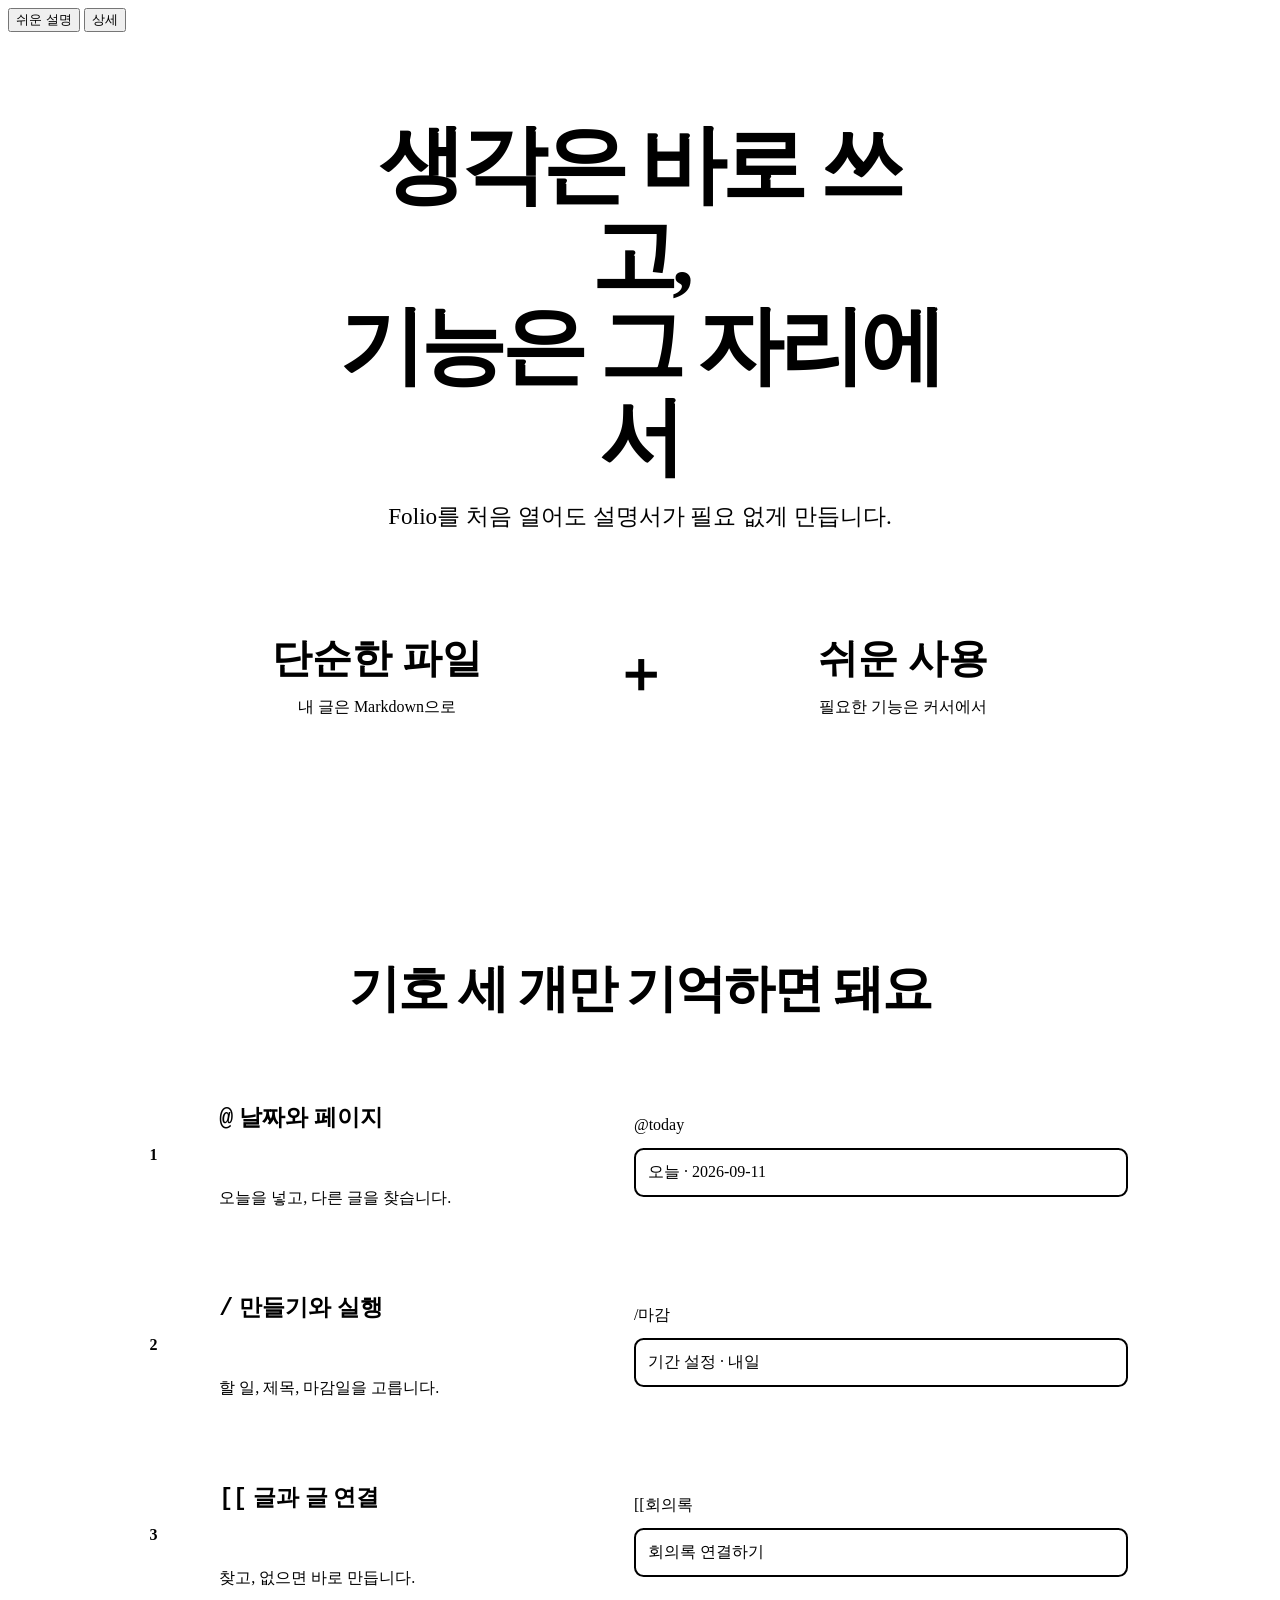
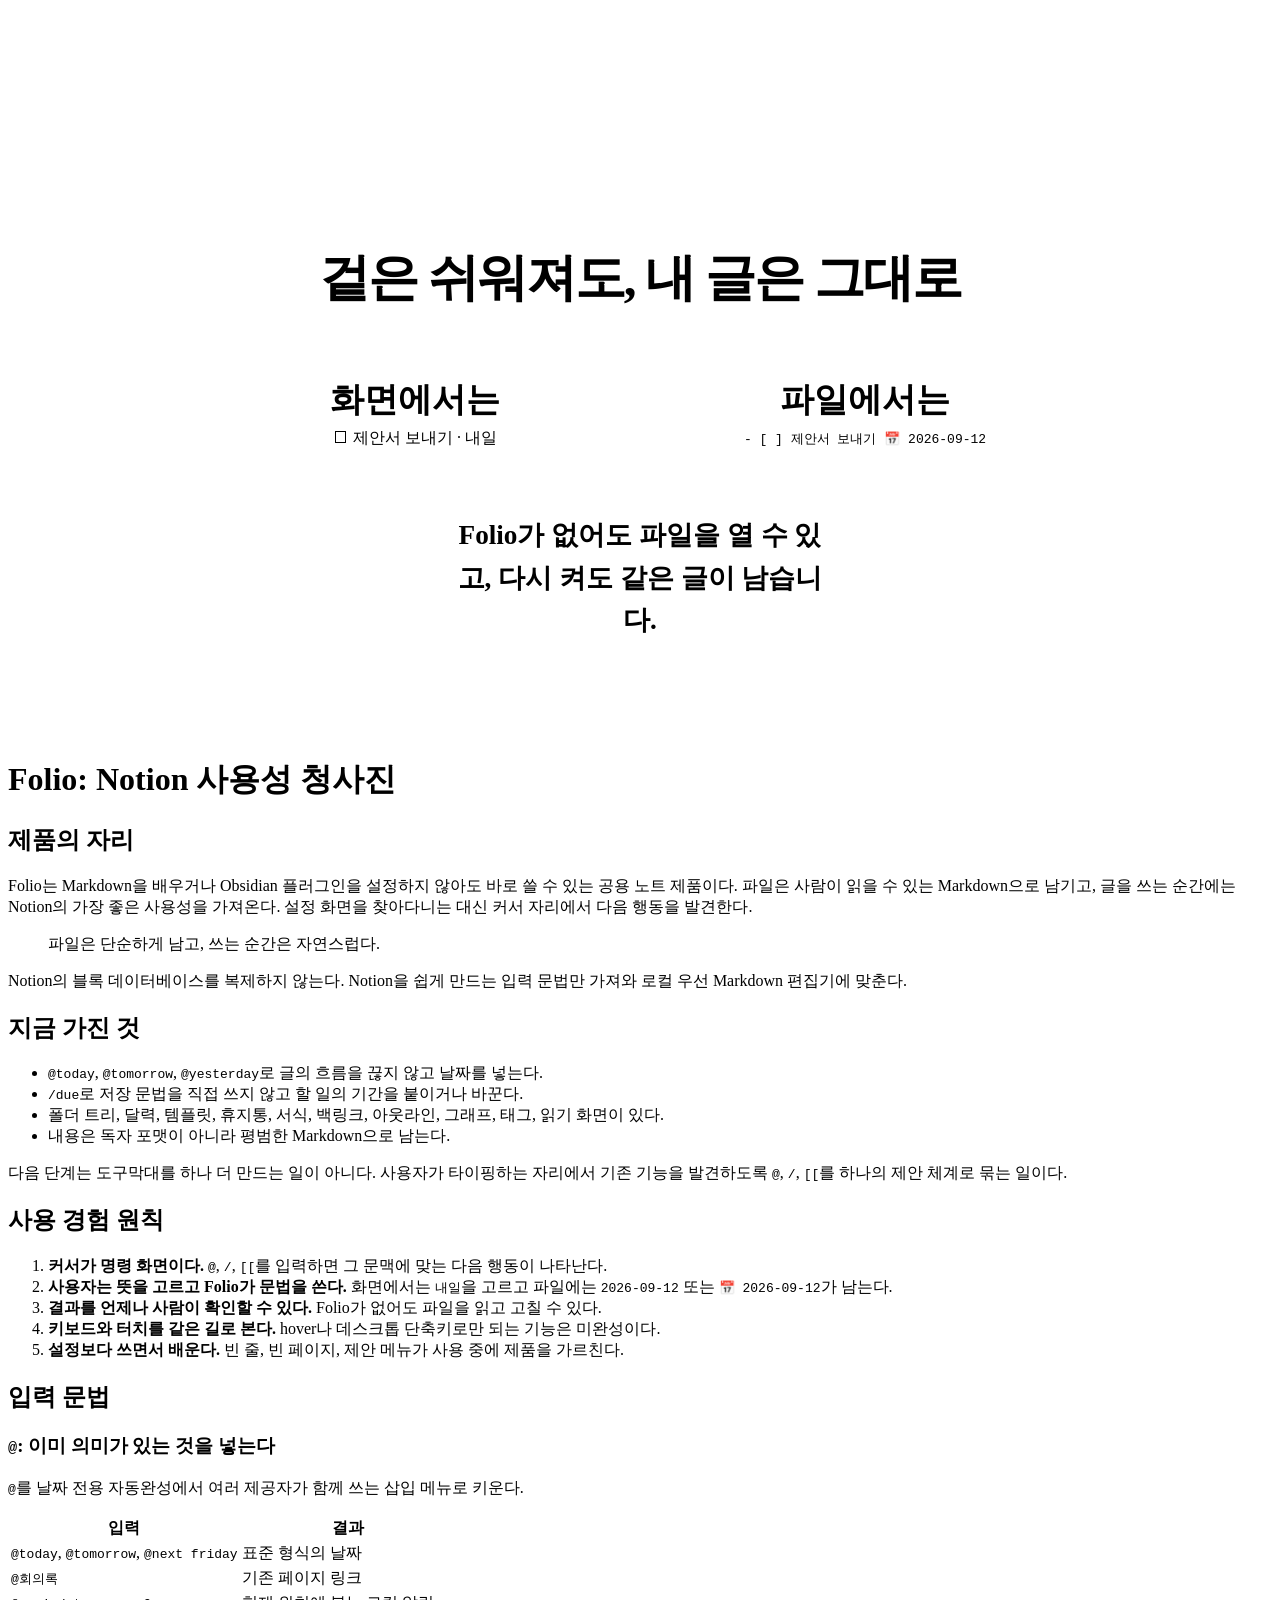
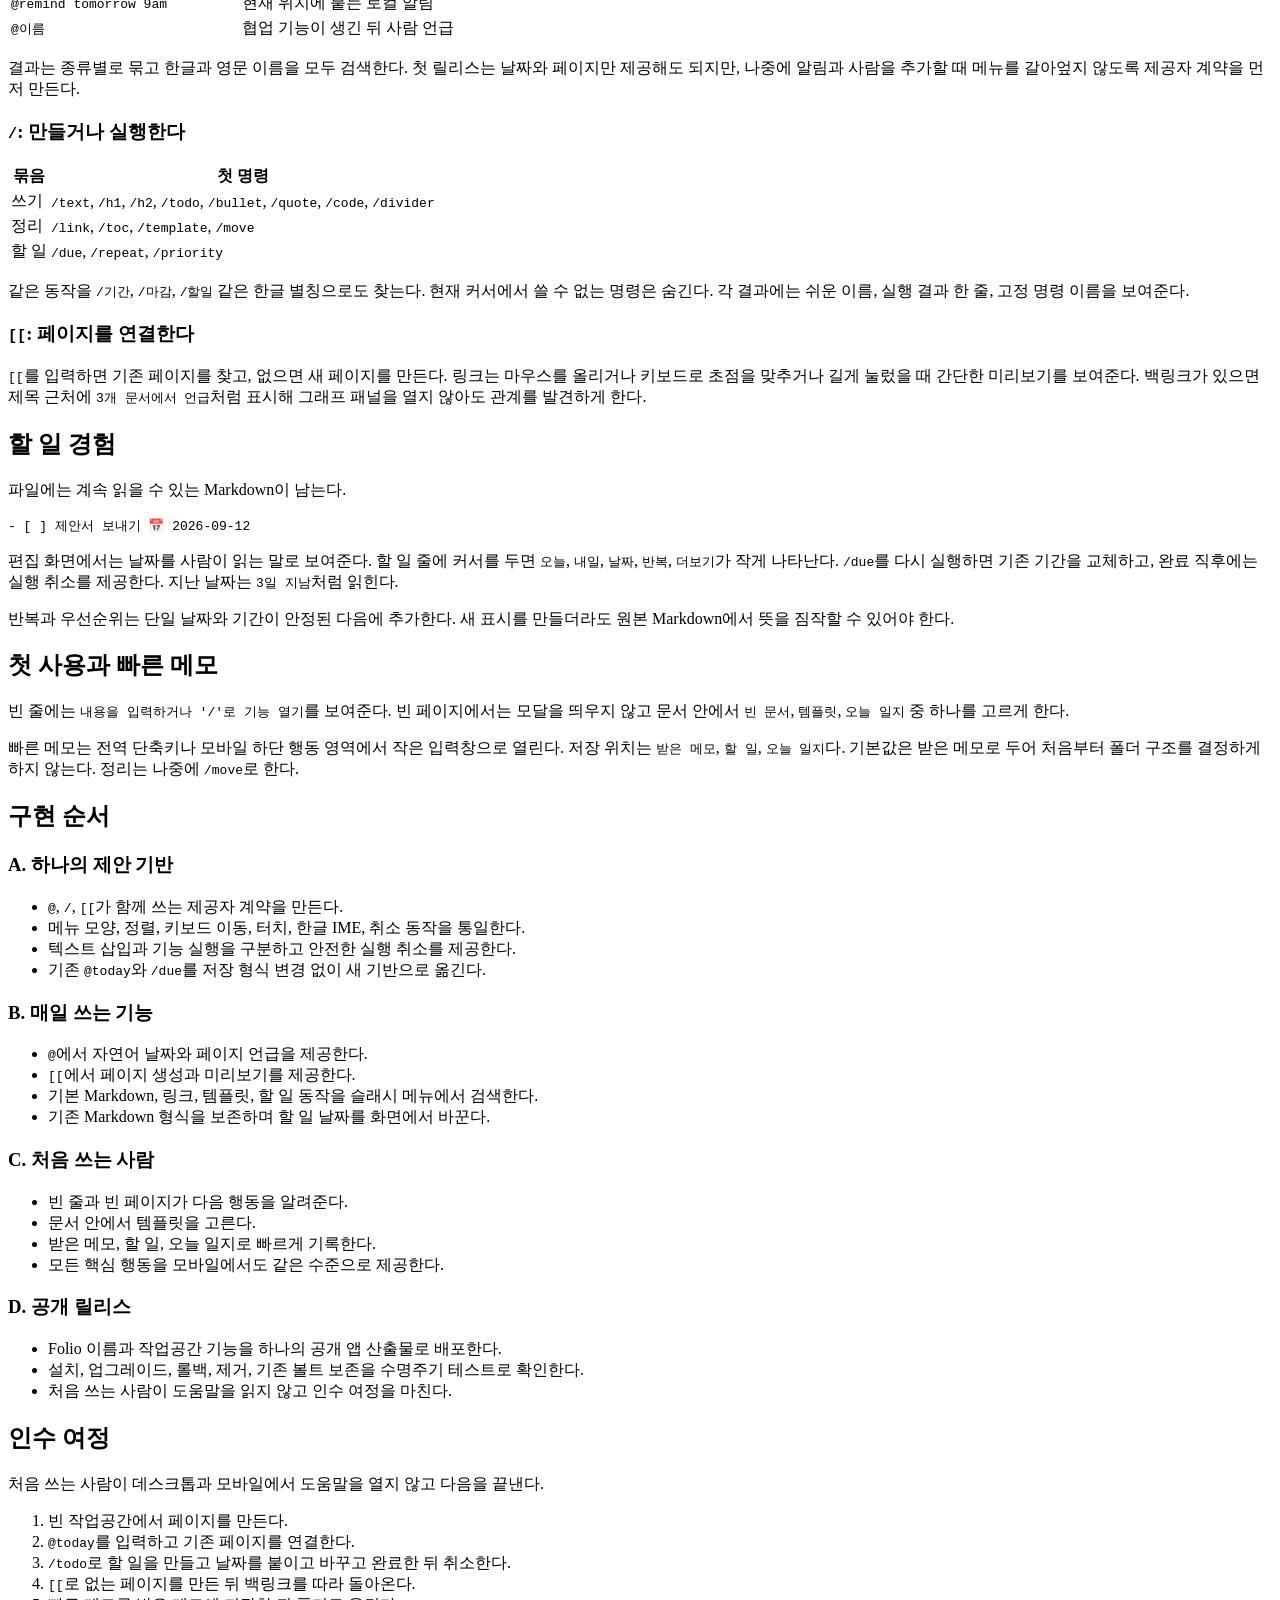
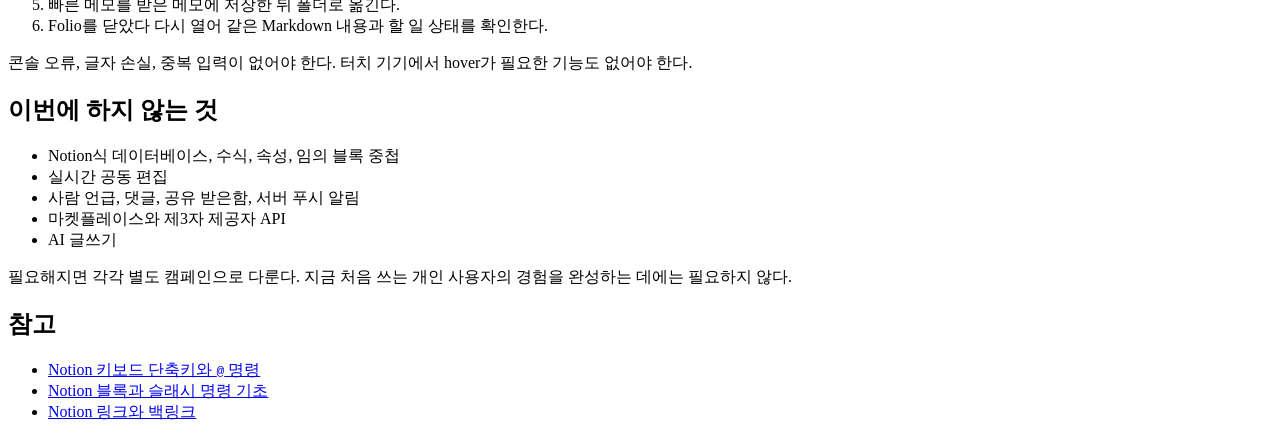
==== commit fd2ed3f8: "docs(folio): define Notion-inspired usability blueprint" ====
--- a/docs/design/folio-notion-ux-blueprint.html
+++ b/docs/design/folio-notion-ux-blueprint.html
@@ -3,13 +3,13 @@
 <head>
   <meta charset="utf-8">
   <meta name="viewport" content="width=device-width, initial-scale=1">
-  <title>Folio: 빨리 적고, 바로 다시 찾는 사용성 청사진</title>
-  <meta property="og:title" content="Folio: 빨리 적고, 바로 다시 찾는 사용성 청사진">
-  <meta property="og:description" content="기존 검색을 살려 제목과 본문으로 다시 찾고, 곧바로 이어 쓰는 Folio의 한글 사용성 청사진">
-  <meta name="swk-doc-label" content="Folio · 제품 청사진 · 개정 6">
+  <title>Folio: Notion 사용성 청사진</title>
+  <meta property="og:title" content="Folio: Notion 사용성 청사진">
+  <meta property="og:description" content="파일은 단순하게 남기고, 쓰는 순간은 Notion처럼 자연스럽게 만드는 Folio의 사용성 청사진">
+  <meta name="swk-doc-label" content="Folio · 제품 청사진">
   <meta name="swk-project" content="Folio">
   <meta name="swk-kind" content="제품 설계">
-  <meta name="swk-tags" content="folio,검색,notion,사용성,노트,markdown">
+  <meta name="swk-tags" content="folio,notion,사용성,노트,markdown">
   <link rel="stylesheet" href="/_assets/swk-doc.css">
 </head>
 <body>
@@ -18,66 +18,237 @@
   <button role="tab" data-target="pane-detail">상세</button>
 </nav>
 <main class="doc">
-<header data-bp-head data-rev="6" data-date="2026-09-14" data-status="채택 · 조건부 PASS"
-        data-delta="청사진 지도 사전에 레이어와 열 좌표를 넣어 브라우저 SVG 크기 오류를 제거함">
-  <p><strong>개정 6</strong> · 2026-09-14 · 채택 · 조건부 PASS</p>
-  <p>이번 판: 이미 있는 Search Space와 <code>Ctrl-K</code>를 출발점으로 삼고, 검색 합격선을 고정했습니다. 실제 휴대전화와 공개 패키징 검증은 구현 단계에 남깁니다.</p>
-</header>
 <div class="tab-pane" id="pane-easy" data-active role="tabpanel">
 <style>
-.folio-r2{color:var(--swk-text);font-family:var(--swk-font-sans)}
-.folio-r2 *{box-sizing:border-box}.folio-r2__hero{padding:clamp(3rem,9vw,7rem) 1rem;text-align:center;background:var(--swk-surface-soft);border-block:1px solid var(--swk-border-muted)}
-.folio-r2 h2{max-width:13ch;margin:0 auto 1rem;font-size:clamp(2.6rem,9vw,6rem);line-height:1.02;letter-spacing:-.055em}.folio-r2__lead{max-width:30ch;margin:auto;color:var(--swk-muted);font-size:clamp(1.1rem,3vw,1.55rem)}
-.folio-r2 section{max-width:980px;margin:clamp(4rem,10vw,8rem) auto;padding-inline:1rem}.folio-r2 h3{margin:0 0 2rem;text-align:center;font-size:clamp(1.8rem,5vw,3rem);line-height:1.15;letter-spacing:-.04em}
-.folio-r2__states{display:grid;grid-template-columns:1fr auto 1fr;gap:clamp(1rem,4vw,3rem);align-items:stretch}.folio-r2__state{padding:2rem 0;border-block:2px solid var(--swk-border-strong)}.folio-r2__state[data-kind=target]{border-color:var(--swk-accent)}
-.folio-r2__eyebrow{display:block;margin-bottom:.7rem;color:var(--swk-muted);font-size:var(--swk-fs-sm);font-weight:var(--swk-fw-bold);letter-spacing:.08em}.folio-r2__state strong{display:block;font-size:clamp(1.4rem,3.5vw,2.1rem);line-height:1.25}.folio-r2__state p{color:var(--swk-muted)}
-.folio-r2__tools{display:flex;flex-wrap:wrap;gap:.4rem;margin-top:1.2rem}.folio-r2__tools span,.folio-r2__filters span{padding:.3rem .65rem;border-radius:var(--swk-r-pill);background:var(--swk-surface);border:1px solid var(--swk-border)}.folio-r2__arrow{display:grid;place-content:center;color:var(--swk-accent);font-size:clamp(2rem,5vw,4rem);font-weight:var(--swk-fw-bold)}
-.folio-r2__search-wrap{max-width:none!important;padding-block:clamp(4rem,9vw,7rem)!important;background:var(--swk-surface-soft);border-block:1px solid var(--swk-border-muted)}.folio-r2__surface{max-width:820px;margin:auto;background:var(--swk-surface);border:2px solid var(--swk-accent-border);border-radius:var(--swk-r-lg);box-shadow:var(--swk-shadow-lg);overflow:hidden}
-.folio-r2__query{padding:1.2rem 1.4rem;font-size:clamp(1.2rem,3vw,1.7rem);font-weight:var(--swk-fw-bold);border-bottom:1px solid var(--swk-border)}.folio-r2__query span{color:var(--swk-accent)}.folio-r2__filters{display:flex;gap:.45rem;padding:.8rem 1.4rem;overflow:auto;border-bottom:1px solid var(--swk-border-muted)}.folio-r2__filters span{flex:none;background:var(--swk-accent-bg);color:var(--swk-accent);border:0;font-size:var(--swk-fs-sm)}
-.folio-r2__stage{max-width:820px;margin:0 auto .7rem;color:var(--swk-muted);font-weight:var(--swk-fw-bold)}.folio-r2__stage:not(:first-of-type){margin-top:2rem}
-.folio-r2__results{margin:0;padding:0;list-style:none}.folio-r2__result{padding:1rem 1.4rem;border-bottom:1px solid var(--swk-border-muted)}.folio-r2__result:last-child{border:0}.folio-r2__result strong{display:block;font-size:1.1rem}.folio-r2__result span{display:block;margin-top:.2rem;color:var(--swk-muted)}.folio-r2__result mark{background:var(--swk-accent-bg);color:var(--swk-text)}.folio-r2__result[data-action=create] strong{color:var(--swk-accent)}.folio-r2__caption{max-width:34ch;margin:1.5rem auto 0;text-align:center;color:var(--swk-muted)}
-.folio-r2__lines{margin:0;padding:0;list-style:none}.folio-r2__line{display:grid;grid-template-columns:minmax(8rem,.5fr) minmax(0,1.5fr);gap:1.5rem;padding:1.4rem 0;border-top:1px solid var(--swk-border)}.folio-r2__line:last-child{border-bottom:1px solid var(--swk-border)}.folio-r2__line strong{font-size:1.25rem}.folio-r2__line>span{color:var(--swk-muted)}.folio-r2__done{display:inline-block;margin-left:.35rem;padding:.1rem .4rem;border-radius:var(--swk-r-pill);background:var(--swk-success-bg);color:var(--swk-success);font-size:var(--swk-fs-xs)}
-@media(max-width:680px){.folio-r2__states{grid-template-columns:1fr}.folio-r2__arrow{transform:rotate(90deg)}.folio-r2__line{grid-template-columns:1fr;gap:.25rem}}
+  .folio-easy {
+    color: var(--swk-text);
+    font-family: var(--swk-font-sans);
+    line-height: 1.55;
+  }
+  .folio-easy * { box-sizing: border-box; }
+  .folio-easy__hero {
+    padding: clamp(2rem, 7vw, 5.5rem) 1rem;
+    text-align: center;
+    background: var(--swk-surface-soft);
+    border-block: 1px solid var(--swk-border-muted);
+  }
+  .folio-easy h2 {
+    max-width: 14ch;
+    margin: 0 auto 1rem;
+    font-size: clamp(2.2rem, 8vw, 5.4rem);
+    line-height: 1.05;
+    letter-spacing: -.055em;
+  }
+  .folio-easy__lead {
+    margin: 0 auto;
+    color: var(--swk-muted);
+    font-size: clamp(1.05rem, 2.4vw, 1.45rem);
+  }
+  .folio-easy__formula {
+    display: grid;
+    grid-template-columns: minmax(0, 1fr) auto minmax(0, 1fr);
+    align-items: center;
+    gap: clamp(1rem, 4vw, 3rem);
+    max-width: 900px;
+    margin: clamp(2rem, 6vw, 4rem) auto 0;
+  }
+  .folio-easy__piece {
+    min-height: 150px;
+    display: grid;
+    place-content: center;
+    gap: .35rem;
+    padding: 1rem;
+  }
+  .folio-easy__piece strong { font-size: clamp(1.5rem, 4vw, 2.5rem); }
+  .folio-easy__piece span { color: var(--swk-muted); }
+  .folio-easy__symbol { font-size: clamp(2rem, 5vw, 3.5rem); font-weight: 800; }
+  .folio-easy__flow {
+    max-width: 1040px;
+    margin: clamp(3.5rem, 9vw, 7rem) auto;
+    padding: 0 1rem;
+  }
+  .folio-easy__flow h3,
+  .folio-easy__keeps h3 {
+    margin: 0 0 2rem;
+    text-align: center;
+    font-size: clamp(1.8rem, 5vw, 3.2rem);
+    letter-spacing: -.04em;
+  }
+  .folio-easy__steps {
+    display: grid;
+    grid-template-columns: 1fr;
+    gap: 0;
+    padding: 0;
+    list-style: none;
+  }
+  .folio-easy__step {
+    position: relative;
+    display: grid;
+    grid-template-columns: auto minmax(12rem, .8fr) minmax(16rem, 1.2fr);
+    align-items: center;
+    gap: clamp(1rem, 4vw, 3rem);
+    min-height: 190px;
+    padding: 1.5rem 0;
+    border-top: 1px solid var(--swk-border);
+  }
+  .folio-easy__step:last-child { border-bottom: 1px solid var(--swk-border); }
+  .folio-easy__number {
+    display: inline-grid;
+    width: 2.2rem;
+    height: 2.2rem;
+    place-content: center;
+    border-radius: 999px;
+    background: var(--swk-accent);
+    color: var(--swk-bg);
+    font-weight: 800;
+    grid-column: 1;
+    grid-row: 1 / 3;
+  }
+  .folio-easy__step strong {
+    display: inline;
+    margin: 0;
+    font-size: 1.45rem;
+    align-self: end;
+    grid-column: 2;
+    grid-row: 1;
+  }
+  .folio-easy__step > span:not(.folio-easy__number) {
+    align-self: start;
+    color: var(--swk-muted);
+    grid-column: 2;
+    grid-row: 2;
+  }
+  .folio-easy__mock {
+    margin-top: 0;
+    padding: 1rem;
+    border-radius: .85rem;
+    background: var(--swk-surface-soft);
+    border: 1px solid var(--swk-border-muted);
+    font: var(--swk-fw-bold) 1.05rem/1.55 var(--swk-font-mono);
+    grid-column: 3;
+    grid-row: 1 / 3;
+  }
+  .folio-easy__menu {
+    display: block;
+    margin-top: .6rem;
+    padding: .65rem .75rem;
+    border: 2px solid currentColor;
+    border-radius: .6rem;
+    color: var(--swk-accent);
+    background: var(--swk-surface);
+  }
+  .folio-easy__keeps {
+    padding: clamp(3rem, 8vw, 6rem) 1rem;
+    border-block: 1px solid var(--swk-border);
+    background: var(--swk-surface-soft);
+    color: var(--swk-text);
+    text-align: center;
+  }
+  .folio-easy__compare {
+    display: flex;
+    max-width: 900px;
+    margin: 0 auto;
+    align-items: stretch;
+    justify-content: center;
+    gap: 0;
+  }
+  .folio-easy__compare > div {
+    flex: 1;
+    padding: 1.5rem;
+    border-left: 1px solid var(--swk-border-strong);
+  }
+  .folio-easy__compare strong {
+    display: block;
+    font-size: clamp(1.4rem, 4vw, 2.1rem);
+  }
+  .folio-easy__compare span { color: var(--swk-muted); }
+  .folio-easy__promise {
+    max-width: 28ch;
+    margin: 2.5rem auto 0;
+    font-size: clamp(1.2rem, 3vw, 1.7rem);
+    font-weight: 750;
+  }
+  @media (max-width: 680px) {
+    .folio-easy__formula { grid-template-columns: 1fr; }
+    .folio-easy__symbol { transform: rotate(90deg); }
+    .folio-easy__step { grid-template-columns: auto 1fr; min-height: 0; }
+    .folio-easy__number { grid-column: 1; grid-row: 1 / 3; }
+    .folio-easy__step strong { grid-column: 2; grid-row: 1; }
+    .folio-easy__step > span:not(.folio-easy__number) { grid-column: 2; grid-row: 2; }
+    .folio-easy__mock { grid-column: 1 / -1; grid-row: 3; }
+    .folio-easy__compare { flex-direction: column; }
+    .folio-easy__compare > div { border-left: 0; border-top: 1px solid var(--swk-border-strong); }
+  }
+  @media (prefers-reduced-motion: reduce) {
+    .folio-easy *, .folio-easy *::before, .folio-easy *::after { scroll-behavior: auto !important; }
+  }
 </style>
-<article class="folio-r2" aria-labelledby="folio-r2-title">
- <header class="folio-r2__hero"><h2 id="folio-r2-title">빨리 적고,<br>바로 다시 찾는다</h2><p class="folio-r2__lead">Folio의 다음 목표는 “어디 적었지?”를 없애는 것입니다.</p></header>
- <section aria-labelledby="folio-r2-now-target"><h3 id="folio-r2-now-target">있는 기능은 살리고, 찾는 길은 하나로</h3>
-  <div class="folio-r2__states" role="group" aria-label="현재 검색과 목표 검색의 비교">
-   <div class="folio-r2__state" data-bp="now"><span class="folio-r2__eyebrow">지금</span><strong>검색은 있지만<br>쉬운지는 아직 모릅니다</strong><p><code>Ctrl-K</code>와 Search Space가 있습니다.<br>터치 진입, 제목·본문 결과 품질은 미검증입니다.</p><div class="folio-r2__tools"><span>폴더</span><span>달력</span><span>@today</span><span>/due</span></div></div>
-   <div class="folio-r2__arrow" aria-hidden="true">→</div>
-   <div class="folio-r2__state" data-kind="target" data-bp="activation"><span class="folio-r2__eyebrow">목표</span><strong>한곳에서 찾고<br>없으면 바로 만듭니다</strong><p>검색 전에는 최근 수정 문서<br>검색 후에는 제목·본문과 미리보기</p></div>
-  </div>
- </section>
- <section class="folio-r2__search-wrap" aria-labelledby="folio-r2-search"><h3 id="folio-r2-search">검색창 하나면 충분해요</h3>
-  <p class="folio-r2__stage">검색 전 · 최근 수정한 문서</p>
-  <div class="folio-r2__surface" role="group" aria-label="검색어 입력 전 최근 수정 문서 예시">
-   <div class="folio-r2__query"><span aria-hidden="true">⌕</span> 문서 검색</div>
-   <ol class="folio-r2__results">
-    <li class="folio-r2__result"><strong>제품 주간 회의</strong><span>10분 전 수정</span></li>
-    <li class="folio-r2__result"><strong>출시 준비</strong><span>어제 수정</span></li>
-   </ol>
-  </div>
-  <p class="folio-r2__stage">입력 후 · 제목과 본문 검색</p>
-  <div class="folio-r2__surface" data-bp="search" role="group" aria-label="목요일 회의 검색 결과 예시">
-   <div class="folio-r2__query"><span aria-hidden="true">⌕</span> 목요일 회의</div>
-   <div class="folio-r2__filters" aria-label="선택 검색 필터"><span>폴더</span><span>날짜</span><span>할 일</span></div>
-   <ol class="folio-r2__results">
-    <li class="folio-r2__result"><strong>제품 주간 회의 · 열기</strong><span>…<mark>목요일 회의</mark>에서 검색 화면을 먼저 보기로 했다…</span></li>
-    <li class="folio-r2__result"><strong>출시 준비 · 열기</strong><span>…다음 <mark>목요일</mark>까지 확인할 항목…</span></li>
-    <li class="folio-r2__result" data-action="create"><strong>“목요일 회의” 새 문서 만들기</strong><span>찾는 글이 없으면 이 자리에서 시작</span></li>
-   </ol>
-  </div><p class="folio-r2__caption">제목, 본문 속 문장, 짧은 미리보기를 함께 보여줍니다.</p>
- </section>
- <section aria-labelledby="folio-r2-support"><h3 id="folio-r2-support">쓰는 흐름도 그대로 이어집니다</h3>
-  <ul class="folio-r2__lines">
-   <li class="folio-r2__line"><strong><code>@today</code><span class="folio-r2__done">이미 됨</span></strong><span>오늘 날짜를 바로 넣습니다.</span></li>
-   <li class="folio-r2__line" data-bp="link-page"><strong><code>[[</code> 페이지</strong><span>글을 찾아 연결하고, 없으면 만듭니다.</span></li>
-   <li class="folio-r2__line" data-bp="slash-task"><strong><code>/todo</code> · <code>/due</code></strong><span>할 일을 만들고 마감일을 정합니다.</span></li>
-   <li class="folio-r2__line" data-bp="markdown-safe"><strong>Markdown</strong><span>쉽게 써도 파일은 그대로 읽을 수 있습니다.</span></li>
-   <li class="folio-r2__line" data-bp="mobile"><strong>모바일</strong><span>터치로도 같은 검색과 입력을 씁니다.</span></li>
-   <li class="folio-r2__line" data-bp="public-release"><strong>공개 앱</strong><span>처음 설치한 사람도 도움말 없이 씁니다.</span></li>
-  </ul>
- </section>
+
+<article class="folio-easy" aria-labelledby="folio-easy-title">
+  <header class="folio-easy__hero">
+    <h2 id="folio-easy-title">생각은 바로 쓰고,<br>기능은 그 자리에서</h2>
+    <p class="folio-easy__lead">Folio를 처음 열어도 설명서가 필요 없게 만듭니다.</p>
+
+    <div class="folio-easy__formula" role="img" aria-label="옵시디언처럼 파일은 단순하게, 노션처럼 사용은 쉽게">
+      <div class="folio-easy__piece">
+        <strong>단순한 파일</strong>
+        <span>내 글은 Markdown으로</span>
+      </div>
+      <div class="folio-easy__symbol" aria-hidden="true">＋</div>
+      <div class="folio-easy__piece">
+        <strong>쉬운 사용</strong>
+        <span>필요한 기능은 커서에서</span>
+      </div>
+    </div>
+  </header>
+
+  <section class="folio-easy__flow" aria-labelledby="folio-easy-flow-title">
+    <h3 id="folio-easy-flow-title">기호 세 개만 기억하면 돼요</h3>
+    <ol class="folio-easy__steps">
+      <li class="folio-easy__step">
+        <span class="folio-easy__number" aria-hidden="true">1</span>
+        <strong><code>@</code> 날짜와 페이지</strong>
+        <span>오늘을 넣고, 다른 글을 찾습니다.</span>
+        <div class="folio-easy__mock" aria-label="골뱅이 today를 입력하면 오늘 날짜가 제안되는 모습">
+          @today
+          <span class="folio-easy__menu">오늘 · 2026-09-11</span>
+        </div>
+      </li>
+      <li class="folio-easy__step">
+        <span class="folio-easy__number" aria-hidden="true">2</span>
+        <strong><code>/</code> 만들기와 실행</strong>
+        <span>할 일, 제목, 마감일을 고릅니다.</span>
+        <div class="folio-easy__mock" aria-label="슬래시 마감을 입력하면 기간 설정이 제안되는 모습">
+          /마감
+          <span class="folio-easy__menu">기간 설정 · 내일</span>
+        </div>
+      </li>
+      <li class="folio-easy__step">
+        <span class="folio-easy__number" aria-hidden="true">3</span>
+        <strong><code>[[</code> 글과 글 연결</strong>
+        <span>찾고, 없으면 바로 만듭니다.</span>
+        <div class="folio-easy__mock" aria-label="대괄호 두 개로 회의록 페이지를 연결하는 모습">
+          [[회의록
+          <span class="folio-easy__menu">회의록 연결하기</span>
+        </div>
+      </li>
+    </ol>
+  </section>
+
+  <section class="folio-easy__keeps" aria-labelledby="folio-easy-keeps-title">
+    <h3 id="folio-easy-keeps-title">겉은 쉬워져도, 내 글은 그대로</h3>
+    <div class="folio-easy__compare" role="group" aria-label="사용자가 보는 화면과 실제 저장되는 파일 비교">
+      <div>
+        <strong>화면에서는</strong>
+        <span>☐ 제안서 보내기 · 내일</span>
+      </div>
+      <div>
+        <strong>파일에서는</strong>
+        <span><code>- [ ] 제안서 보내기 📅 2026-09-12</code></span>
+      </div>
+    </div>
+    <p class="folio-easy__promise">Folio가 없어도 파일을 열 수 있고, 다시 켜도 같은 글이 남습니다.</p>
+  </section>
 </article>
 
 
@@ -89,7 +260,7 @@
 제품이다. 파일은 사람이 읽을 수 있는 Markdown으로 남기고, 글을 쓰는 순간에는 Notion의 가장
 좋은 사용성을 가져온다. 설정 화면을 찾아다니는 대신 커서 자리에서 다음 행동을 발견한다.</p>
 <blockquote>
-<p>빨리 적고, 바로 다시 찾는다. 파일은 계속 단순하게 남는다.</p>
+<p>파일은 단순하게 남고, 쓰는 순간은 자연스럽다.</p>
 </blockquote>
 <p>Notion의 블록 데이터베이스를 복제하지 않는다. Notion을 쉽게 만드는 입력 문법만 가져와
 로컬 우선 Markdown 편집기에 맞춘다.</p>
@@ -100,48 +271,10 @@
 <li>폴더 트리, 달력, 템플릿, 휴지통, 서식, 백링크, 아웃라인, 그래프, 태그, 읽기 화면이 있다.</li>
 <li>내용은 독자 포맷이 아니라 평범한 Markdown으로 남는다.</li>
 </ul>
-<p>다음 단계는 도구막대를 하나 더 만드는 일이 아니다. 먼저 어디에 적었는지 기억하지 않아도
-문서를 다시 찾게 만들고, 그다음 사용자가 타이핑하는 자리에서 기존 기능을 발견하게 한다.</p>
-<h2>지금과 목표</h2>
-<table>
-<thead>
-<tr>
-<th></th>
-<th>지금</th>
-<th>목표</th>
-</tr>
-</thead>
-<tbody>
-<tr>
-<td>다시 찾기</td>
-<td><code>Ctrl-K</code>와 <code>Search Space</code>는 있지만 터치 진입과 제목·본문 검색 품질을 재지 않았다</td>
-<td>제목과 본문을 한 검색창에서 찾는다</td>
-</tr>
-<tr>
-<td>결과 판단</td>
-<td>문서를 열어 봐야 원하는 내용인지 안다</td>
-<td>검색어가 나온 문장과 위치를 결과에서 미리 본다</td>
-</tr>
-<tr>
-<td>자주 쓰는 문서</td>
-<td>트리에서 다시 찾아간다</td>
-<td>검색 전부터 최근 수정 문서가 보인다</td>
-</tr>
-<tr>
-<td>없는 문서</td>
-<td>검색과 새 문서 만들기가 갈린다</td>
-<td>결과가 없으면 같은 자리에서 새 문서를 만든다</td>
-</tr>
-<tr>
-<td>날짜 입력</td>
-<td><code>@today</code> 등 세 가지가 이미 된다</td>
-<td>현재 기능을 유지하고 검색·페이지 연결에 집중한다</td>
-</tr>
-</tbody>
-</table>
+<p>다음 단계는 도구막대를 하나 더 만드는 일이 아니다. 사용자가 타이핑하는 자리에서 기존 기능을
+발견하도록 <code>@</code>, <code>/</code>, <code>[[</code>를 하나의 제안 체계로 묶는 일이다.</p>
 <h2>사용 경험 원칙</h2>
 <ol>
-<li><strong>다시 찾을 수 있어야 적는 것이 쌓인다.</strong> 제목을 몰라도 본문의 기억나는 말로 찾는다.</li>
 <li><strong>커서가 명령 화면이다.</strong> <code>@</code>, <code>/</code>, <code>[[</code>를 입력하면 그 문맥에 맞는 다음 행동이 나타난다.</li>
 <li><strong>사용자는 뜻을 고르고 Folio가 문법을 쓴다.</strong> 화면에서는 <code>내일</code>을 고르고 파일에는
    <code>2026-09-12</code> 또는 <code>📅 2026-09-12</code>가 남는다.</li>
@@ -149,36 +282,9 @@
 <li><strong>키보드와 터치를 같은 길로 본다.</strong> hover나 데스크톱 단축키로만 되는 기능은 미완성이다.</li>
 <li><strong>설정보다 쓰면서 배운다.</strong> 빈 줄, 빈 페이지, 제안 메뉴가 사용 중에 제품을 가르친다.</li>
 </ol>
-<h2>문서 찾기</h2>
-<p><code>⌘K</code> 또는 <code>Ctrl-K</code>로 어디에서나 같은 검색 화면을 연다. 모바일에서는 홈 화면을 아래로
-당기거나 상단 검색을 누른다.</p>
-<p>기존 <code>Navigate: Search Space</code>와 <code>Ctrl-K</code>를 버리지 않고 새 검색 화면의 기반으로 삼는다. 먼저
-제목·본문 범위와 결과 순서를 실측하고, 키보드가 없는 화면에서도 검색에 들어갈 길을 복구한다.</p>
-<p>검색 전에는 최근 수정 문서를 보여준다. 입력을 시작하면 제목과 본문을 함께 찾고,
-결과마다 검색어가 나온 문장·폴더·수정 날짜를 보여준다. 첫 릴리스는 입력한 낱말과 문구가
-그대로 들어 있는 결과를 대상으로 하며, 오타 교정과 유사어 검색은 후속으로 둔다. 왜 나온
-결과인지 알 수 있도록 일치한 부분을 표시한다.</p>
-<pre><code class="language-text">무엇을 찾을까요?
-회의록 김수리
-
-최근 문서
-  주간 회의록
-
-검색 결과
-  킥오프 회의록
-  회의록/2026 · “…김수리에게 시안 확인 요청…”
-
-  제품 회의
-  회의록/2026 · “…회의록 작성 방식 결정…”
-</code></pre>
-<p>결과는 기본적으로 제목과 본문을 함께 찾는다. 선택 필터는 <code>폴더</code>, <code>날짜</code>, <code>할 일</code> 세 가지다.
-결과가 없으면
-입력한 말을 제목으로 새 문서를 만들 수 있다. 검색은 파일의 별도 복사본을 정본으로 만들지 않고,
-Markdown 볼트에서 다시 만들 수 있는 색인만 사용한다.</p>
 <h2>입력 문법</h2>
 <h3><code>@</code>: 이미 의미가 있는 것을 넣는다</h3>
-<p>날짜 자동완성은 이미 구현되어 있다. 새 작업은 현재 동작을 그대로 보존하고 발견하기 쉽게
-보여주는 것이다. 페이지 연결은 <code>@</code>에 추가하지 않는다.</p>
+<p><code>@</code>를 날짜 전용 자동완성에서 여러 제공자가 함께 쓰는 삽입 메뉴로 키운다.</p>
 <table>
 <thead>
 <tr>
@@ -188,14 +294,25 @@
 </thead>
 <tbody>
 <tr>
-<td><code>@today</code>, <code>@tomorrow</code>, <code>@yesterday</code></td>
-<td>표준 형식의 날짜, <strong>이미 구현됨</strong></td>
+<td><code>@today</code>, <code>@tomorrow</code>, <code>@next friday</code></td>
+<td>표준 형식의 날짜</td>
+</tr>
+<tr>
+<td><code>@회의록</code></td>
+<td>기존 페이지 링크</td>
+</tr>
+<tr>
+<td><code>@remind tomorrow 9am</code></td>
+<td>현재 위치에 붙는 로컬 알림</td>
+</tr>
+<tr>
+<td><code>@이름</code></td>
+<td>협업 기능이 생긴 뒤 사람 언급</td>
 </tr>
 </tbody>
 </table>
-<p>날짜 후보의 이름과 설명은 한글로 보여준다. 날짜 범위를 늘리는 일은 후속이다. 페이지 연결은
-<code>[[</code> 하나로 통일해 초보자가 <code>@</code>와 <code>[[</code> 중
-무엇을 써야 할지 고르게 하지 않는다.</p>
+<p>결과는 종류별로 묶고 한글과 영문 이름을 모두 검색한다. 첫 릴리스는 날짜와 페이지만 제공해도
+되지만, 나중에 알림과 사람을 추가할 때 메뉴를 갈아엎지 않도록 제공자 계약을 먼저 만든다.</p>
 <h3><code>/</code>: 만들거나 실행한다</h3>
 <table>
 <thead>
@@ -219,10 +336,8 @@
 </tr>
 </tbody>
 </table>
-<p>현재 SilverBullet의 슬래시 트리거는 ASCII 명령 이름만 받는다. 따라서 <code>/due</code>, <code>/todo</code>처럼
-입력하되 결과 이름과 설명은 한글로 보여준다. 한글 명령 입력을 지원하려면 기본 트리거를
-대체하는 별도 IME 입력 기반이 먼저 필요하며, 이번 캠페인에는 넣지 않는다. 현재 커서에서
-쓸 수 없는 명령은 숨긴다.</p>
+<p>같은 동작을 <code>/기간</code>, <code>/마감</code>, <code>/할일</code> 같은 한글 별칭으로도 찾는다. 현재 커서에서 쓸 수 없는
+명령은 숨긴다. 각 결과에는 쉬운 이름, 실행 결과 한 줄, 고정 명령 이름을 보여준다.</p>
 <h3><code>[[</code>: 페이지를 연결한다</h3>
 <p><code>[[</code>를 입력하면 기존 페이지를 찾고, 없으면 새 페이지를 만든다. 링크는 마우스를 올리거나
 키보드로 초점을 맞추거나 길게 눌렀을 때 간단한 미리보기를 보여준다. 백링크가 있으면 제목
@@ -243,37 +358,28 @@
 <code>받은 메모</code>, <code>할 일</code>, <code>오늘 일지</code>다. 기본값은 받은 메모로 두어 처음부터 폴더 구조를 결정하게
 하지 않는다. 정리는 나중에 <code>/move</code>로 한다.</p>
 <h2>구현 순서</h2>
-<h3>A. 문서 통합검색</h3>
-<ul>
-<li>제목과 본문을 한 검색창에서 찾는다.</li>
-<li>결과에 일치 문장·폴더·날짜를 보여준다.</li>
-<li>검색 전에는 최근 수정 문서를 보여준다.</li>
-<li>폴더·날짜·할 일 필터와 결과 없음에서 새 문서 만들기를 제공한다.</li>
-<li>데스크톱과 모바일에서 같은 검색 결과를 검증한다.</li>
-</ul>
-<h3>B. 일관된 입력 동작</h3>
-<ul>
-<li><code>@</code>, <code>/</code>, <code>[[</code>는 각자의 기존 트리거를 유지한다.</li>
-<li>메뉴 모양, 키보드 이동, 터치, 취소 동작과 한글 본문 조합 중 텍스트 보존 규칙을 맞춘다.</li>
-<li>한글 슬래시 별칭과 한글 명령 검색은 이번 캠페인에서 제외한다.</li>
+<h3>A. 하나의 제안 기반</h3>
+<ul>
+<li><code>@</code>, <code>/</code>, <code>[[</code>가 함께 쓰는 제공자 계약을 만든다.</li>
+<li>메뉴 모양, 정렬, 키보드 이동, 터치, 한글 IME, 취소 동작을 통일한다.</li>
 <li>텍스트 삽입과 기능 실행을 구분하고 안전한 실행 취소를 제공한다.</li>
 <li>기존 <code>@today</code>와 <code>/due</code>를 저장 형식 변경 없이 새 기반으로 옮긴다.</li>
 </ul>
-<h3>C. 매일 쓰는 기능</h3>
-<ul>
-<li>기존 <code>@날짜</code>를 유지한다.</li>
+<h3>B. 매일 쓰는 기능</h3>
+<ul>
+<li><code>@</code>에서 자연어 날짜와 페이지 언급을 제공한다.</li>
 <li><code>[[</code>에서 페이지 생성과 미리보기를 제공한다.</li>
 <li>기본 Markdown, 링크, 템플릿, 할 일 동작을 슬래시 메뉴에서 검색한다.</li>
 <li>기존 Markdown 형식을 보존하며 할 일 날짜를 화면에서 바꾼다.</li>
 </ul>
-<h3>D. 처음 쓰는 사람</h3>
+<h3>C. 처음 쓰는 사람</h3>
 <ul>
 <li>빈 줄과 빈 페이지가 다음 행동을 알려준다.</li>
 <li>문서 안에서 템플릿을 고른다.</li>
 <li>받은 메모, 할 일, 오늘 일지로 빠르게 기록한다.</li>
 <li>모든 핵심 행동을 모바일에서도 같은 수준으로 제공한다.</li>
 </ul>
-<h3>E. 공개 릴리스</h3>
+<h3>D. 공개 릴리스</h3>
 <ul>
 <li>Folio 이름과 작업공간 기능을 하나의 공개 앱 산출물로 배포한다.</li>
 <li>설치, 업그레이드, 롤백, 제거, 기존 볼트 보존을 수명주기 테스트로 확인한다.</li>
@@ -283,14 +389,11 @@
 <p>처음 쓰는 사람이 데스크톱과 모바일에서 도움말을 열지 않고 다음을 끝낸다.</p>
 <ol>
 <li>빈 작업공간에서 페이지를 만든다.</li>
-<li>제목을 기억하지 못하는 문서를 본문의 단어로 검색해 찾는다.</li>
-<li>최근 문서를 열고 폴더·날짜 필터로 결과를 좁힌다.</li>
-<li><code>@today</code>를 입력한다.</li>
-<li><code>[[</code>로 기존 페이지를 연결한다.</li>
+<li><code>@today</code>를 입력하고 기존 페이지를 연결한다.</li>
 <li><code>/todo</code>로 할 일을 만들고 날짜를 붙이고 바꾸고 완료한 뒤 취소한다.</li>
 <li><code>[[</code>로 없는 페이지를 만든 뒤 백링크를 따라 돌아온다.</li>
 <li>빠른 메모를 받은 메모에 저장한 뒤 폴더로 옮긴다.</li>
-<li>Folio를 닫았다 다시 열어 같은 Markdown 내용과 검색 결과를 확인한다.</li>
+<li>Folio를 닫았다 다시 열어 같은 Markdown 내용과 할 일 상태를 확인한다.</li>
 </ol>
 <p>콘솔 오류, 글자 손실, 중복 입력이 없어야 한다. 터치 기기에서 hover가 필요한 기능도 없어야 한다.</p>
 <h2>이번에 하지 않는 것</h2>
@@ -300,7 +403,6 @@
 <li>사람 언급, 댓글, 공유 받은함, 서버 푸시 알림</li>
 <li>마켓플레이스와 제3자 제공자 API</li>
 <li>AI 글쓰기</li>
-<li>메일 작성·수신·발송·메일함 연동</li>
 </ul>
 <p>필요해지면 각각 별도 캠페인으로 다룬다. 지금 처음 쓰는 개인 사용자의 경험을 완성하는 데에는
 필요하지 않다.</p>
@@ -310,67 +412,8 @@
 <li><a href="https://www.notion.com/help/guides/block-basics-build-the-foundation-for-your-teams-pages">Notion 블록과 슬래시 명령 기초</a></li>
 <li><a href="https://www.notion.com/en-gb/help/create-links-and-backlinks">Notion 링크와 백링크</a></li>
 </ul>
-<h2 id="bp-map-search">한 장으로 보는 목표</h2>
-<figure class="bp-map" data-bp-map="folio-search" data-bp-layout="layers">
-  <figcaption>있는 기능을 버리지 않고, 찾기에서 이어 쓰기와 공개 배포까지 연결합니다.</figcaption>
-  <script class="bp-dict" type="application/json">
-  {
-    "now": {"title":"현재 기반","layer":0,"col":0,"state":"built","detail":"Search Space와 Ctrl-K, 폴더, 달력, @날짜, /due가 이미 있다."},
-    "search": {"title":"문서 찾기","layer":1,"col":0,"state":"unverified","detail":"검색 전에는 최근 수정 문서, 검색 후에는 제목·본문 일치와 미리보기·위치를 보여준다."},
-    "link-page": {"title":"문서 연결","layer":2,"col":0,"state":"unverified","detail":"[[ 하나로 기존 문서를 연결하고 없는 문서는 만든다."},
-    "slash-task": {"title":"할 일 명령","layer":2,"col":1,"state":"unverified","detail":"/todo와 /due처럼 영문 명령 이름과 한글 설명을 함께 보여준다."},
-    "markdown-safe": {"title":"Markdown 보존","layer":3,"col":0,"state":"unverified","detail":"Markdown 파일을 정본으로 두고 검색 색인은 다시 만들 수 있게 한다."},
-    "activation": {"title":"첫 사용","layer":4,"col":0,"state":"unverified","detail":"빈 화면, 템플릿, 빠른 메모가 도움말 없이 다음 행동을 알려준다."},
-    "mobile": {"title":"모바일 동등성","layer":5,"col":0,"state":"unverified","detail":"키보드 단축키 없이도 터치로 검색과 핵심 입력에 들어간다."},
-    "public-release": {"title":"공개 앱 배포","layer":6,"col":0,"state":"unverified","detail":"설치, 업그레이드, 롤백, 제거와 기존 문서 보존을 확인한다."},
-    "e1": {"from":"now","to":"search"},
-    "e2": {"from":"search","to":"link-page"},
-    "e3": {"from":"search","to":"slash-task"},
-    "e4": {"from":"link-page","to":"markdown-safe"},
-    "e5": {"from":"slash-task","to":"markdown-safe"},
-    "e6": {"from":"markdown-safe","to":"activation"},
-    "e7": {"from":"activation","to":"mobile"},
-    "e8": {"from":"mobile","to":"public-release"}
-  }
-  </script>
-</figure>
-<h2 id="bp-unmeasured">아직 재지 않은 것</h2>
-<ul>
-  <li>현재 Search Space가 제목과 본문을 어디까지 찾는지, 결과 순위와 응답 시간의 기준값</li>
-  <li>기억나는 말로 찾는 고정 검색 질의·정답 문서 묶음과 상위 3개 성공률</li>
-  <li>실제 휴대전화에서 검색 진입, 입력기 조합, 결과 열기의 동작</li>
-  <li>공개 앱의 패키징 담당 경로와 설치·업그레이드·롤백 자동화 범위</li>
-</ul>
-<h2 id="bp-review">적대적 검토 기록</h2>
-<ul>
-  <li><strong>검토자:</strong> GPT-5.6 Sol · medium · 2026-09-14 · 개정 2~3</li>
-  <li><strong>반례:</strong> 실제 코드에 Search Space와 Ctrl-K가 있는데 없는 것처럼 썼는지, 한글 명령이 실제 파서와 맞는지, 같은 연결 기능을 두 문법으로 중복했는지 확인했습니다.</li>
-  <li><strong>발견과 수정:</strong> 기존 검색 누락, 노드 누락, <code>@page</code> 중복, 필터 불일치, 한글 명령 범위 충돌을 고쳤습니다. 검색 정답지는 제목 4·본문 낱말 4·본문 문구 4로 고정하고 오타·유사어·응답시간 합격선은 제외했습니다.</li>
-  <li><strong>재검토:</strong> 개정 3의 HTML·상세 문서·태스크 문서를 대조해 앞선 지적이 해소됐음을 확인했습니다.</li>
-  <li><strong>판정:</strong> 조건부 PASS. 실제 휴대전화 1대 이상의 터치 여정과 공개 패키징 소유 경로·수명주기 자동화 범위는 구현 착수 후 확인해야 합니다.</li>
-</ul>
-<h2 id="bp-history">개정 이력</h2>
-<ul>
-  <li><strong>개정 1:</strong> Notion식 입력 사용성을 중심으로 최초 발행.</li>
-  <li><strong>개정 2:</strong> 문서 찾기를 제품 약속의 앞부분으로 올리고 쉬운 설명을 한글로 재구성.</li>
-  <li><strong>개정 3:</strong> 코드 대조 결과를 반영해 현재 검색, 단일 문서 연결 문법, 영문 슬래시 명령, 측정 기준, 모바일과 공개 배포 수명주기를 명확히 함.</li>
-  <li><strong>개정 4:</strong> 적대적 재검토를 반영해 입력 범위와 필터를 통일하고, 12개 고정 검색 질의의 합격선과 구현 단계의 잔여 검증을 봉인함.</li>
-  <li><strong>개정 5:</strong> 발행 브라우저 검사에서 발견한 숨은 탭 SVG 초기화 오류를 고치고 상세 탭을 연 뒤 지도를 그리도록 함.</li>
-  <li><strong>개정 6:</strong> 지도 사전에 빠졌던 레이어·열 좌표를 보강해 모든 노드와 연결선을 유효한 SVG로 표시함.</li>
-</ul>
 </div>
 </main>
-  <script>
-  document.querySelector('[data-target="pane-detail"]').addEventListener('click', function () {
-    window.setTimeout(function () {
-      if (document.querySelector('script[data-folio-blueprint]')) return;
-      const script = document.createElement('script');
-      script.src = '/_assets/swk-blueprint.js';
-      script.dataset.folioBlueprint = 'true';
-      document.body.appendChild(script);
-    }, 0);
-  }, { once: true });
-  </script>
   <script type="module" src="/_assets/swk-doc.js"></script>
 </body>
 </html>
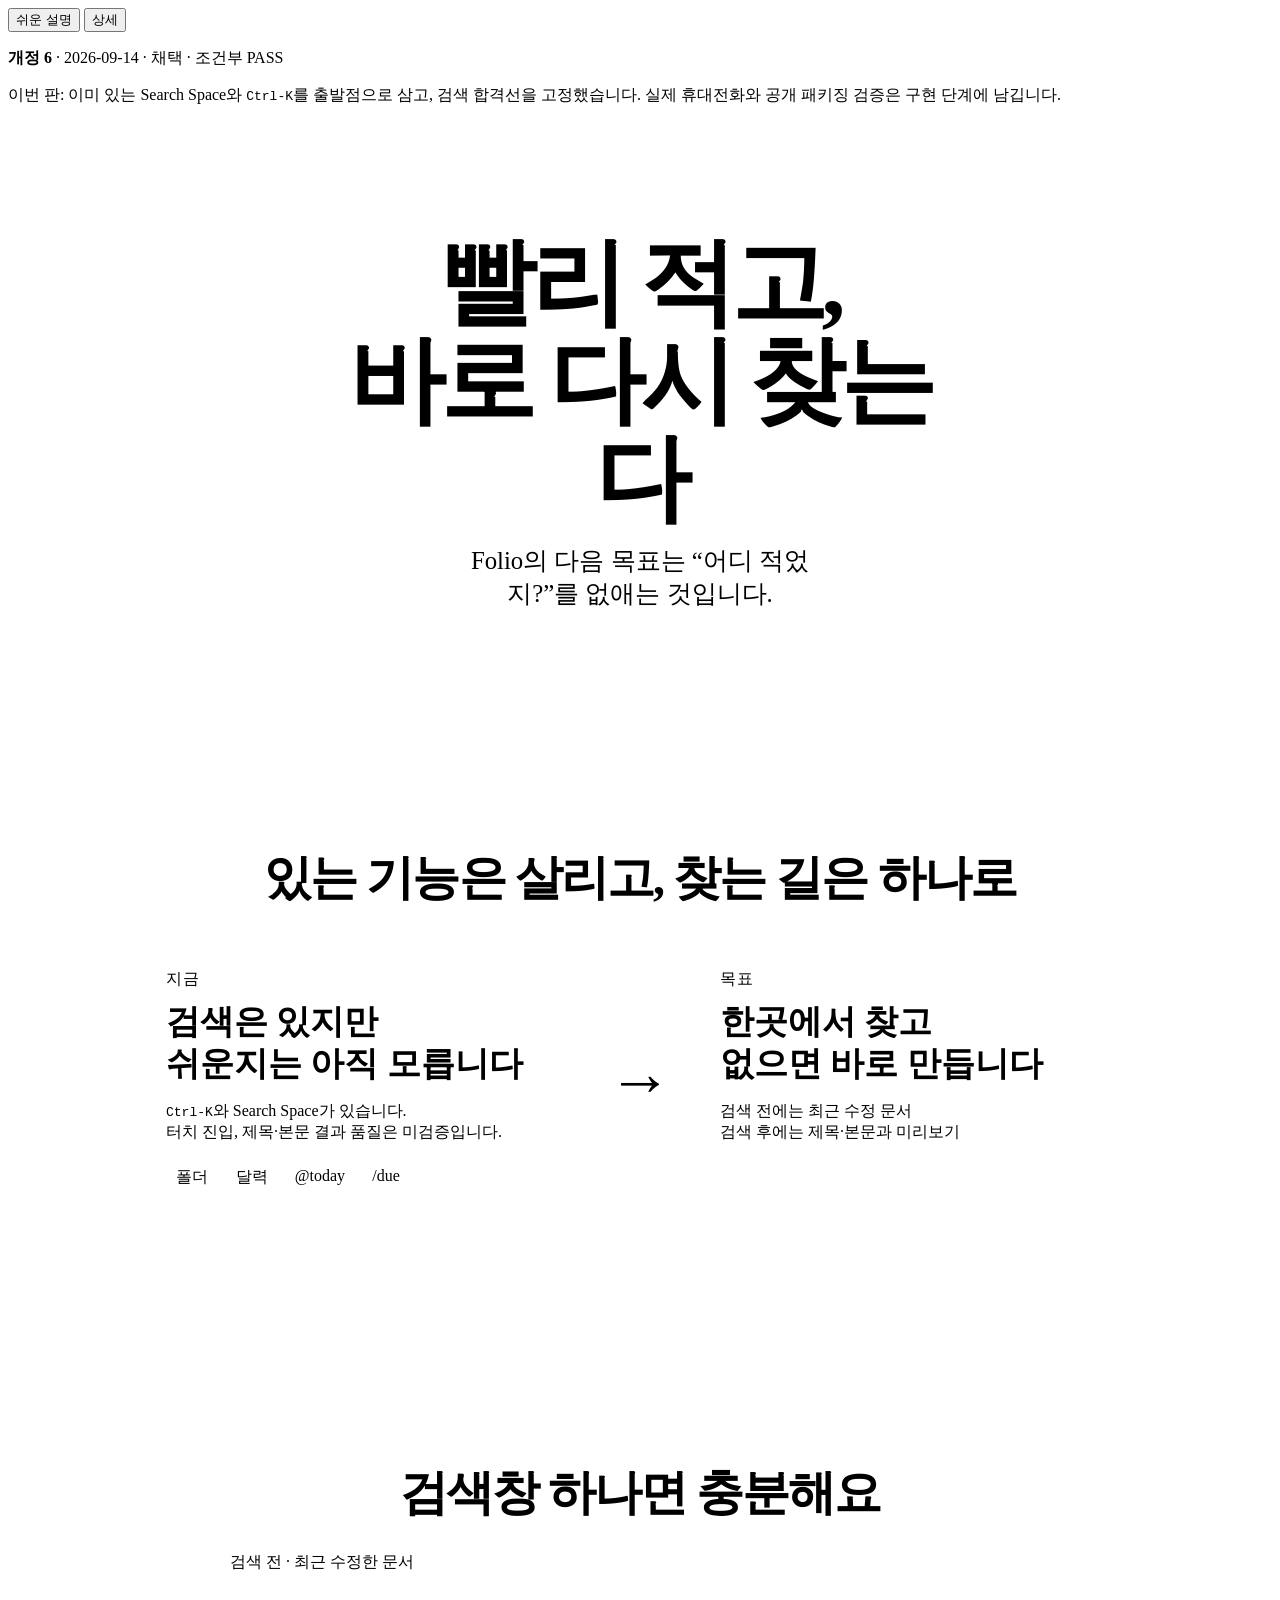
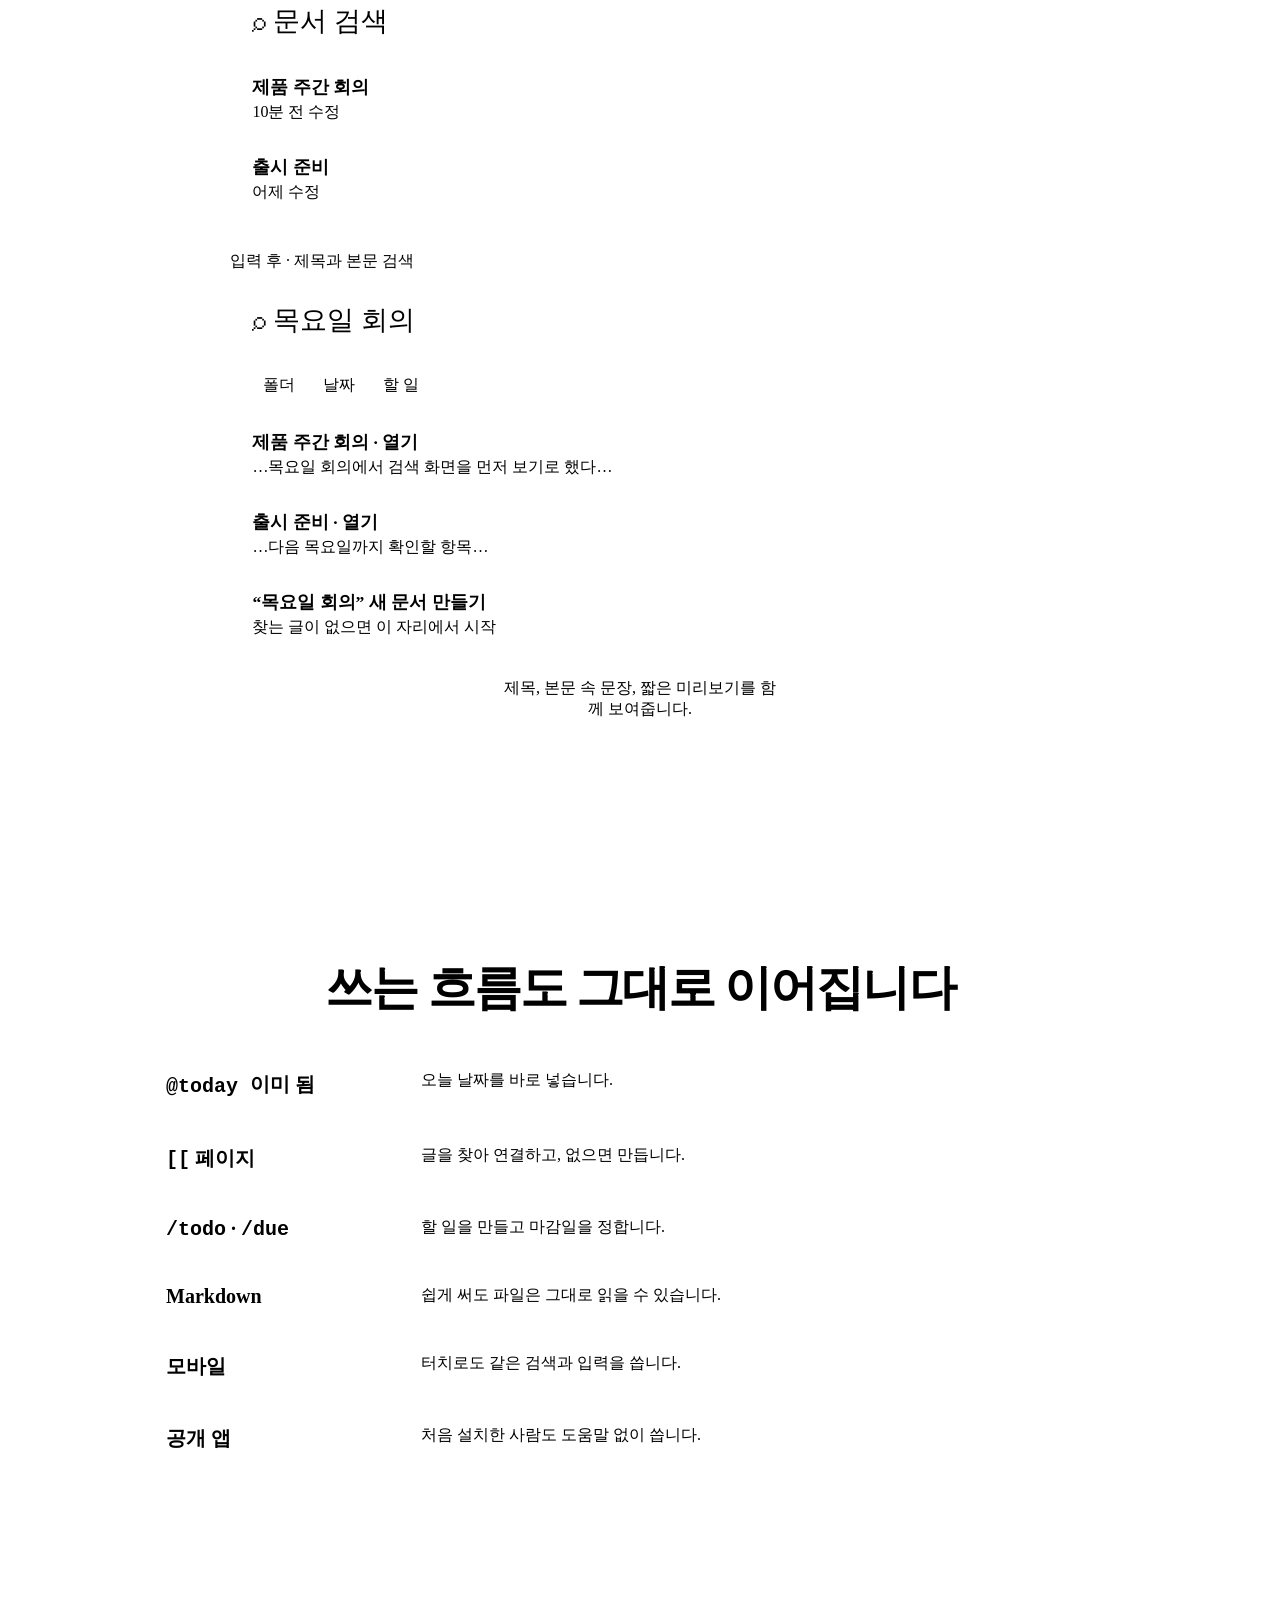
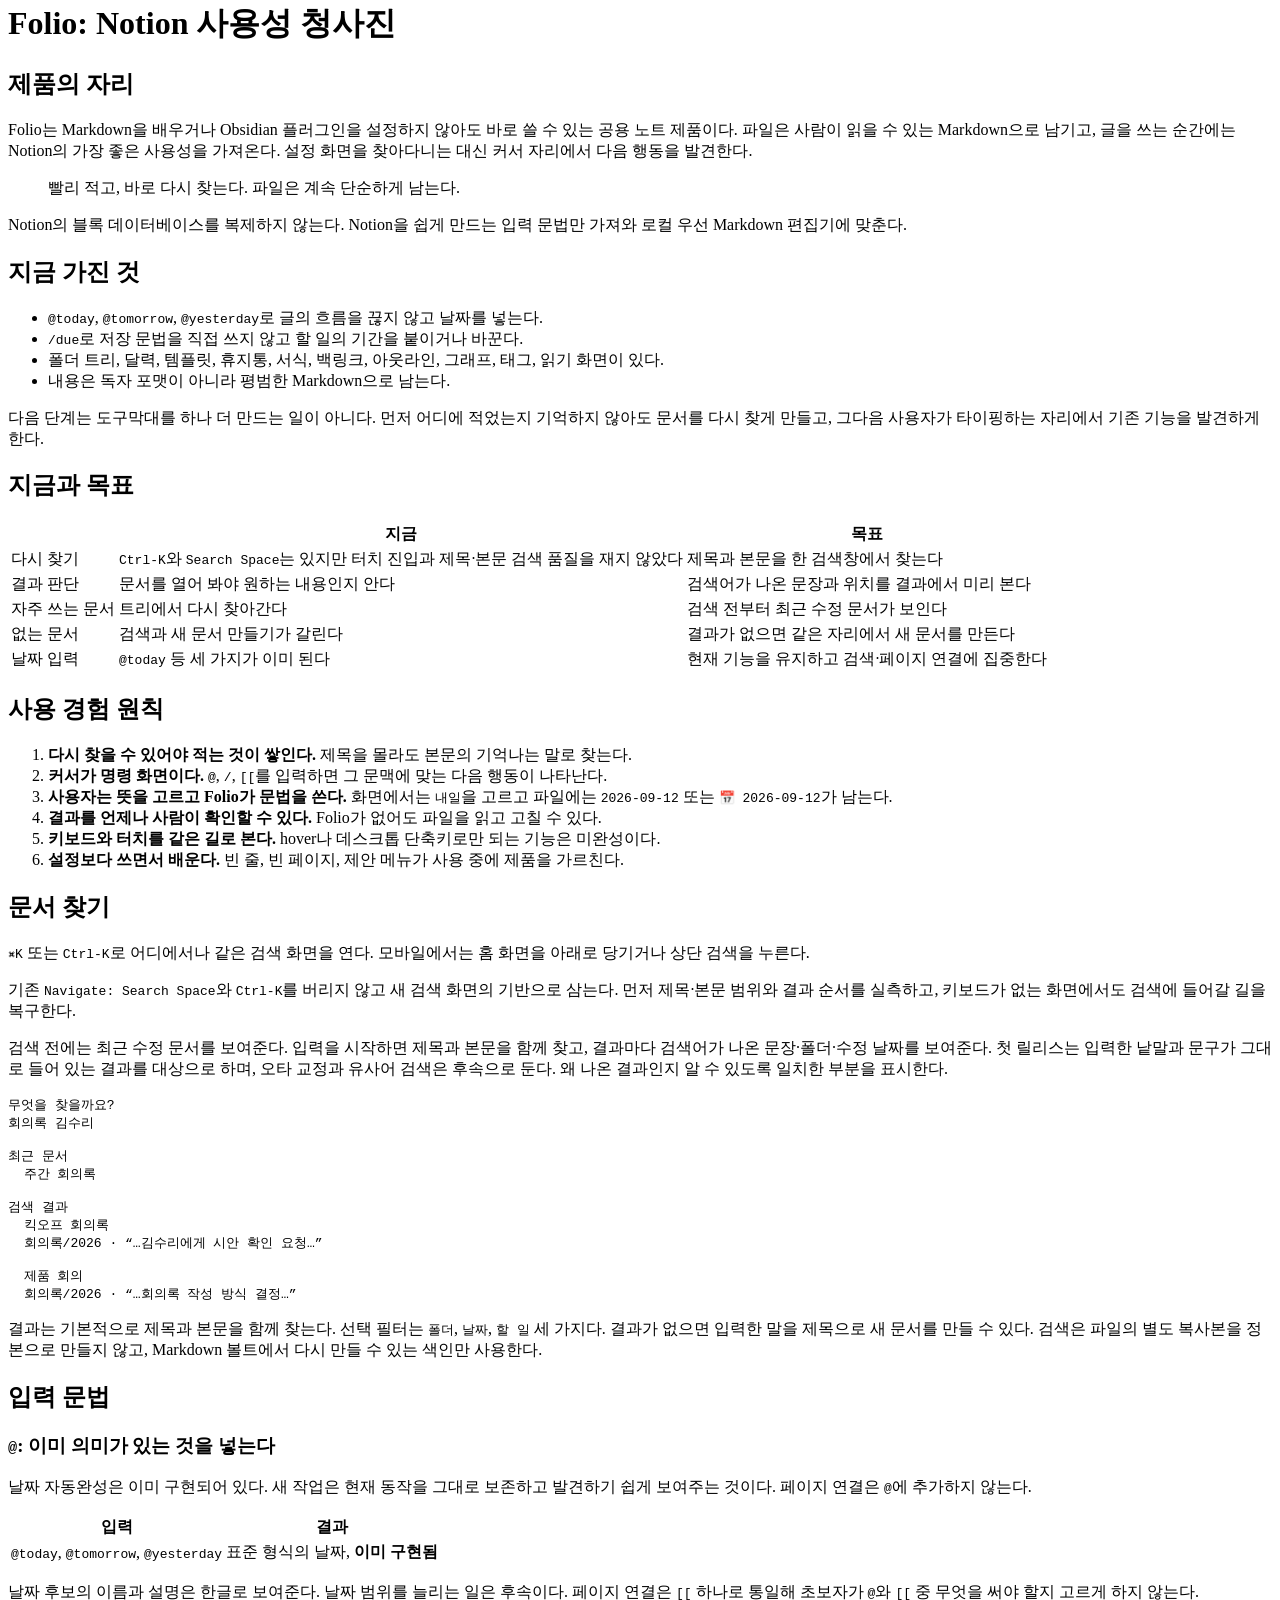
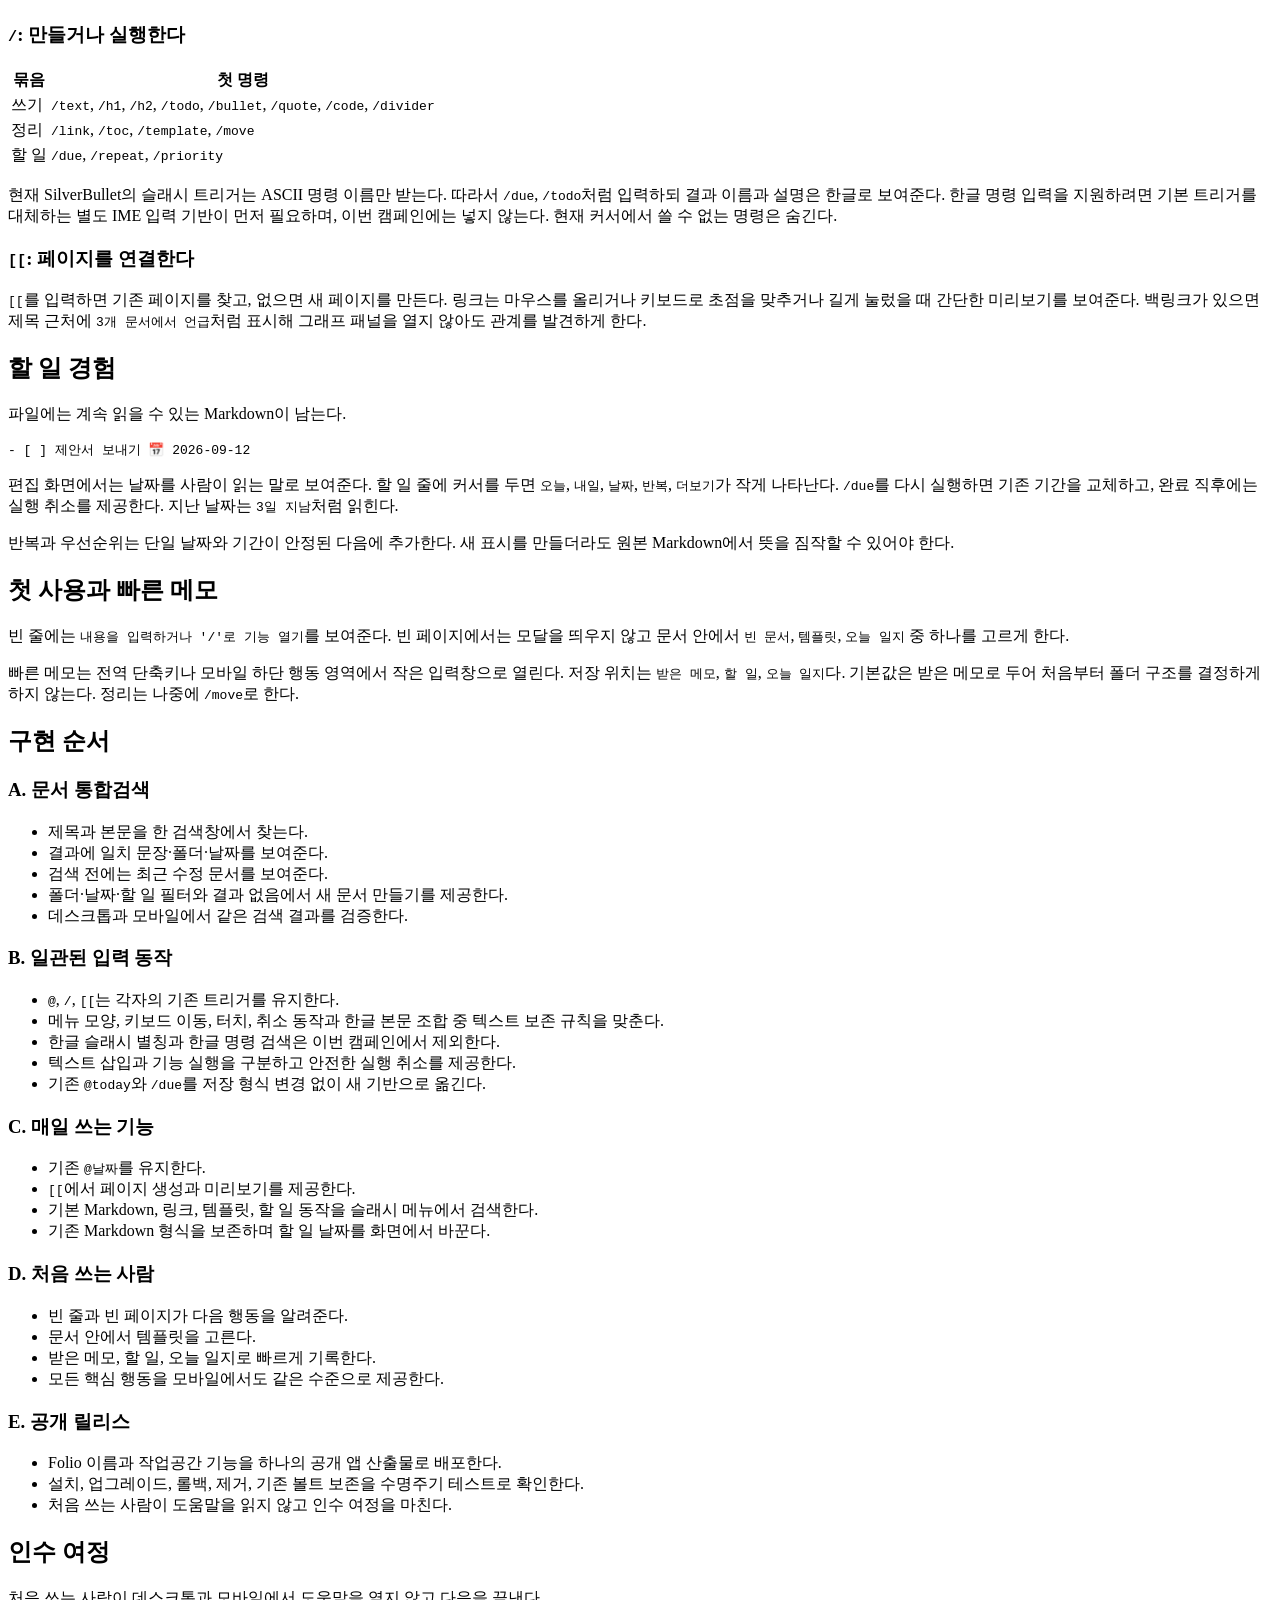
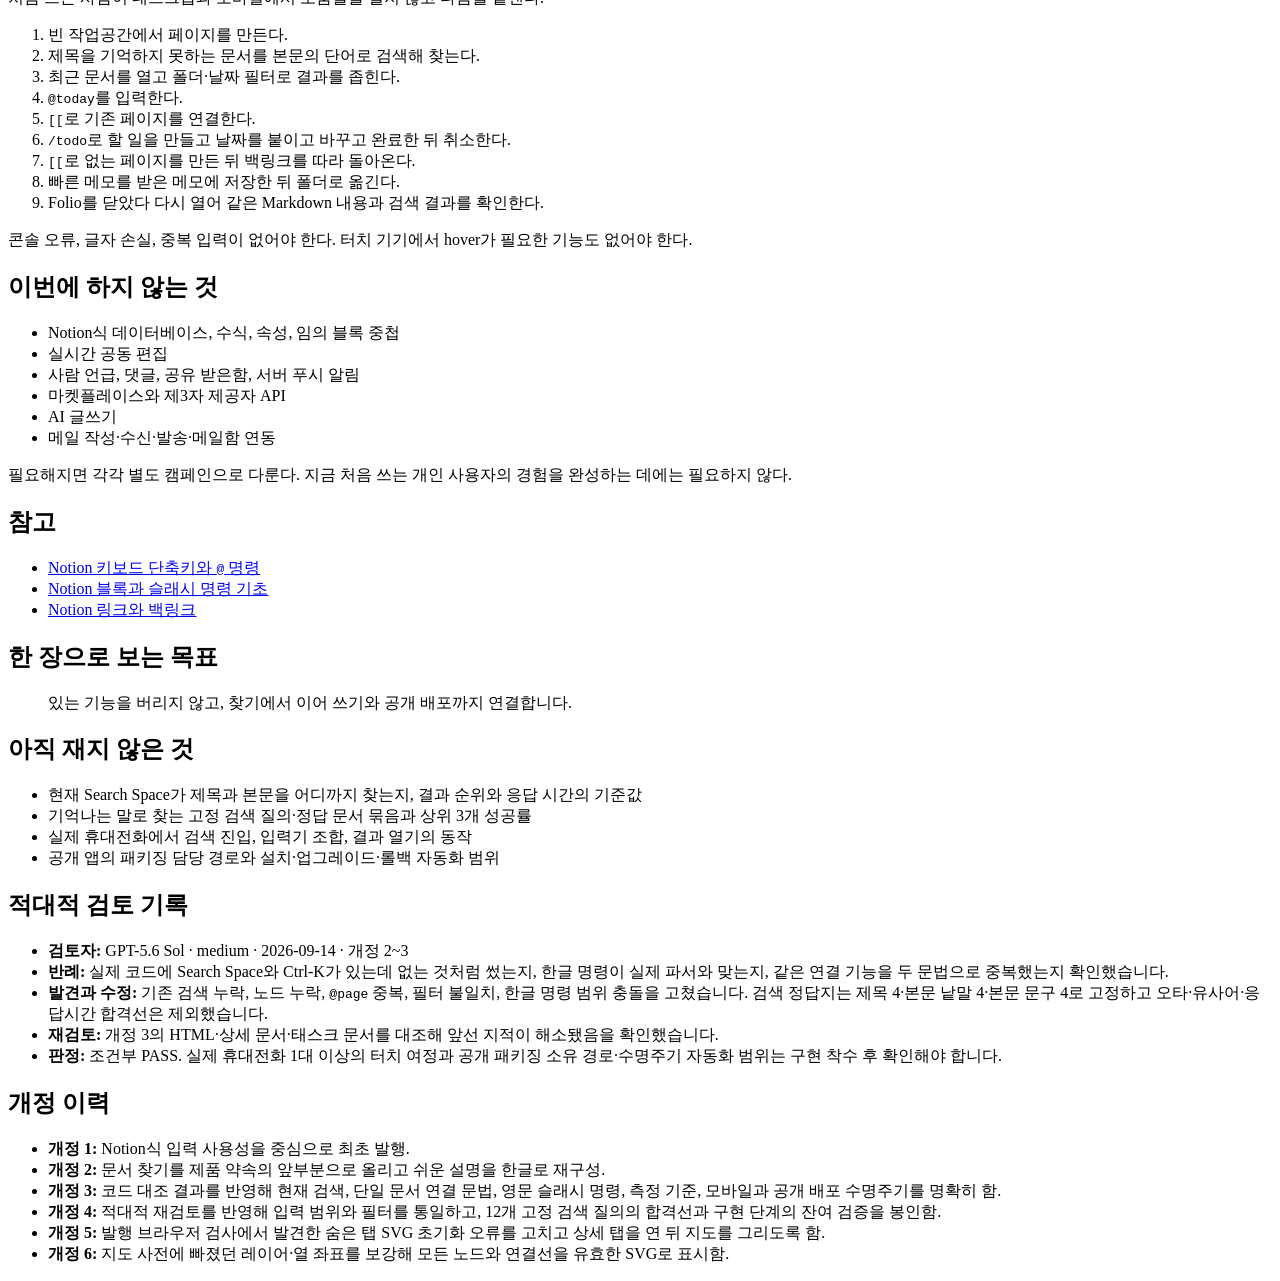
==== commit 83a12b7c: "docs(folio): define Notion-inspired usability blueprint" ====
--- a/docs/design/folio-notion-ux-blueprint.html
+++ b/docs/design/folio-notion-ux-blueprint.html
@@ -3,13 +3,13 @@
 <head>
   <meta charset="utf-8">
   <meta name="viewport" content="width=device-width, initial-scale=1">
-  <title>Folio: Notion 사용성 청사진</title>
-  <meta property="og:title" content="Folio: Notion 사용성 청사진">
-  <meta property="og:description" content="파일은 단순하게 남기고, 쓰는 순간은 Notion처럼 자연스럽게 만드는 Folio의 사용성 청사진">
-  <meta name="swk-doc-label" content="Folio · 제품 청사진">
+  <title>Folio: 빨리 적고, 바로 다시 찾는 사용성 청사진</title>
+  <meta property="og:title" content="Folio: 빨리 적고, 바로 다시 찾는 사용성 청사진">
+  <meta property="og:description" content="기존 검색을 살려 제목과 본문으로 다시 찾고, 곧바로 이어 쓰는 Folio의 한글 사용성 청사진">
+  <meta name="swk-doc-label" content="Folio · 제품 청사진 · 개정 6">
   <meta name="swk-project" content="Folio">
   <meta name="swk-kind" content="제품 설계">
-  <meta name="swk-tags" content="folio,notion,사용성,노트,markdown">
+  <meta name="swk-tags" content="folio,검색,notion,사용성,노트,markdown">
   <link rel="stylesheet" href="/_assets/swk-doc.css">
 </head>
 <body>
@@ -18,237 +18,66 @@
   <button role="tab" data-target="pane-detail">상세</button>
 </nav>
 <main class="doc">
+<header data-bp-head data-rev="6" data-date="2026-09-14" data-status="채택 · 조건부 PASS"
+        data-delta="청사진 지도 사전에 레이어와 열 좌표를 넣어 브라우저 SVG 크기 오류를 제거함">
+  <p><strong>개정 6</strong> · 2026-09-14 · 채택 · 조건부 PASS</p>
+  <p>이번 판: 이미 있는 Search Space와 <code>Ctrl-K</code>를 출발점으로 삼고, 검색 합격선을 고정했습니다. 실제 휴대전화와 공개 패키징 검증은 구현 단계에 남깁니다.</p>
+</header>
 <div class="tab-pane" id="pane-easy" data-active role="tabpanel">
 <style>
-  .folio-easy {
-    color: var(--swk-text);
-    font-family: var(--swk-font-sans);
-    line-height: 1.55;
-  }
-  .folio-easy * { box-sizing: border-box; }
-  .folio-easy__hero {
-    padding: clamp(2rem, 7vw, 5.5rem) 1rem;
-    text-align: center;
-    background: var(--swk-surface-soft);
-    border-block: 1px solid var(--swk-border-muted);
-  }
-  .folio-easy h2 {
-    max-width: 14ch;
-    margin: 0 auto 1rem;
-    font-size: clamp(2.2rem, 8vw, 5.4rem);
-    line-height: 1.05;
-    letter-spacing: -.055em;
-  }
-  .folio-easy__lead {
-    margin: 0 auto;
-    color: var(--swk-muted);
-    font-size: clamp(1.05rem, 2.4vw, 1.45rem);
-  }
-  .folio-easy__formula {
-    display: grid;
-    grid-template-columns: minmax(0, 1fr) auto minmax(0, 1fr);
-    align-items: center;
-    gap: clamp(1rem, 4vw, 3rem);
-    max-width: 900px;
-    margin: clamp(2rem, 6vw, 4rem) auto 0;
-  }
-  .folio-easy__piece {
-    min-height: 150px;
-    display: grid;
-    place-content: center;
-    gap: .35rem;
-    padding: 1rem;
-  }
-  .folio-easy__piece strong { font-size: clamp(1.5rem, 4vw, 2.5rem); }
-  .folio-easy__piece span { color: var(--swk-muted); }
-  .folio-easy__symbol { font-size: clamp(2rem, 5vw, 3.5rem); font-weight: 800; }
-  .folio-easy__flow {
-    max-width: 1040px;
-    margin: clamp(3.5rem, 9vw, 7rem) auto;
-    padding: 0 1rem;
-  }
-  .folio-easy__flow h3,
-  .folio-easy__keeps h3 {
-    margin: 0 0 2rem;
-    text-align: center;
-    font-size: clamp(1.8rem, 5vw, 3.2rem);
-    letter-spacing: -.04em;
-  }
-  .folio-easy__steps {
-    display: grid;
-    grid-template-columns: 1fr;
-    gap: 0;
-    padding: 0;
-    list-style: none;
-  }
-  .folio-easy__step {
-    position: relative;
-    display: grid;
-    grid-template-columns: auto minmax(12rem, .8fr) minmax(16rem, 1.2fr);
-    align-items: center;
-    gap: clamp(1rem, 4vw, 3rem);
-    min-height: 190px;
-    padding: 1.5rem 0;
-    border-top: 1px solid var(--swk-border);
-  }
-  .folio-easy__step:last-child { border-bottom: 1px solid var(--swk-border); }
-  .folio-easy__number {
-    display: inline-grid;
-    width: 2.2rem;
-    height: 2.2rem;
-    place-content: center;
-    border-radius: 999px;
-    background: var(--swk-accent);
-    color: var(--swk-bg);
-    font-weight: 800;
-    grid-column: 1;
-    grid-row: 1 / 3;
-  }
-  .folio-easy__step strong {
-    display: inline;
-    margin: 0;
-    font-size: 1.45rem;
-    align-self: end;
-    grid-column: 2;
-    grid-row: 1;
-  }
-  .folio-easy__step > span:not(.folio-easy__number) {
-    align-self: start;
-    color: var(--swk-muted);
-    grid-column: 2;
-    grid-row: 2;
-  }
-  .folio-easy__mock {
-    margin-top: 0;
-    padding: 1rem;
-    border-radius: .85rem;
-    background: var(--swk-surface-soft);
-    border: 1px solid var(--swk-border-muted);
-    font: var(--swk-fw-bold) 1.05rem/1.55 var(--swk-font-mono);
-    grid-column: 3;
-    grid-row: 1 / 3;
-  }
-  .folio-easy__menu {
-    display: block;
-    margin-top: .6rem;
-    padding: .65rem .75rem;
-    border: 2px solid currentColor;
-    border-radius: .6rem;
-    color: var(--swk-accent);
-    background: var(--swk-surface);
-  }
-  .folio-easy__keeps {
-    padding: clamp(3rem, 8vw, 6rem) 1rem;
-    border-block: 1px solid var(--swk-border);
-    background: var(--swk-surface-soft);
-    color: var(--swk-text);
-    text-align: center;
-  }
-  .folio-easy__compare {
-    display: flex;
-    max-width: 900px;
-    margin: 0 auto;
-    align-items: stretch;
-    justify-content: center;
-    gap: 0;
-  }
-  .folio-easy__compare > div {
-    flex: 1;
-    padding: 1.5rem;
-    border-left: 1px solid var(--swk-border-strong);
-  }
-  .folio-easy__compare strong {
-    display: block;
-    font-size: clamp(1.4rem, 4vw, 2.1rem);
-  }
-  .folio-easy__compare span { color: var(--swk-muted); }
-  .folio-easy__promise {
-    max-width: 28ch;
-    margin: 2.5rem auto 0;
-    font-size: clamp(1.2rem, 3vw, 1.7rem);
-    font-weight: 750;
-  }
-  @media (max-width: 680px) {
-    .folio-easy__formula { grid-template-columns: 1fr; }
-    .folio-easy__symbol { transform: rotate(90deg); }
-    .folio-easy__step { grid-template-columns: auto 1fr; min-height: 0; }
-    .folio-easy__number { grid-column: 1; grid-row: 1 / 3; }
-    .folio-easy__step strong { grid-column: 2; grid-row: 1; }
-    .folio-easy__step > span:not(.folio-easy__number) { grid-column: 2; grid-row: 2; }
-    .folio-easy__mock { grid-column: 1 / -1; grid-row: 3; }
-    .folio-easy__compare { flex-direction: column; }
-    .folio-easy__compare > div { border-left: 0; border-top: 1px solid var(--swk-border-strong); }
-  }
-  @media (prefers-reduced-motion: reduce) {
-    .folio-easy *, .folio-easy *::before, .folio-easy *::after { scroll-behavior: auto !important; }
-  }
+.folio-r2{color:var(--swk-text);font-family:var(--swk-font-sans)}
+.folio-r2 *{box-sizing:border-box}.folio-r2__hero{padding:clamp(3rem,9vw,7rem) 1rem;text-align:center;background:var(--swk-surface-soft);border-block:1px solid var(--swk-border-muted)}
+.folio-r2 h2{max-width:13ch;margin:0 auto 1rem;font-size:clamp(2.6rem,9vw,6rem);line-height:1.02;letter-spacing:-.055em}.folio-r2__lead{max-width:30ch;margin:auto;color:var(--swk-muted);font-size:clamp(1.1rem,3vw,1.55rem)}
+.folio-r2 section{max-width:980px;margin:clamp(4rem,10vw,8rem) auto;padding-inline:1rem}.folio-r2 h3{margin:0 0 2rem;text-align:center;font-size:clamp(1.8rem,5vw,3rem);line-height:1.15;letter-spacing:-.04em}
+.folio-r2__states{display:grid;grid-template-columns:1fr auto 1fr;gap:clamp(1rem,4vw,3rem);align-items:stretch}.folio-r2__state{padding:2rem 0;border-block:2px solid var(--swk-border-strong)}.folio-r2__state[data-kind=target]{border-color:var(--swk-accent)}
+.folio-r2__eyebrow{display:block;margin-bottom:.7rem;color:var(--swk-muted);font-size:var(--swk-fs-sm);font-weight:var(--swk-fw-bold);letter-spacing:.08em}.folio-r2__state strong{display:block;font-size:clamp(1.4rem,3.5vw,2.1rem);line-height:1.25}.folio-r2__state p{color:var(--swk-muted)}
+.folio-r2__tools{display:flex;flex-wrap:wrap;gap:.4rem;margin-top:1.2rem}.folio-r2__tools span,.folio-r2__filters span{padding:.3rem .65rem;border-radius:var(--swk-r-pill);background:var(--swk-surface);border:1px solid var(--swk-border)}.folio-r2__arrow{display:grid;place-content:center;color:var(--swk-accent);font-size:clamp(2rem,5vw,4rem);font-weight:var(--swk-fw-bold)}
+.folio-r2__search-wrap{max-width:none!important;padding-block:clamp(4rem,9vw,7rem)!important;background:var(--swk-surface-soft);border-block:1px solid var(--swk-border-muted)}.folio-r2__surface{max-width:820px;margin:auto;background:var(--swk-surface);border:2px solid var(--swk-accent-border);border-radius:var(--swk-r-lg);box-shadow:var(--swk-shadow-lg);overflow:hidden}
+.folio-r2__query{padding:1.2rem 1.4rem;font-size:clamp(1.2rem,3vw,1.7rem);font-weight:var(--swk-fw-bold);border-bottom:1px solid var(--swk-border)}.folio-r2__query span{color:var(--swk-accent)}.folio-r2__filters{display:flex;gap:.45rem;padding:.8rem 1.4rem;overflow:auto;border-bottom:1px solid var(--swk-border-muted)}.folio-r2__filters span{flex:none;background:var(--swk-accent-bg);color:var(--swk-accent);border:0;font-size:var(--swk-fs-sm)}
+.folio-r2__stage{max-width:820px;margin:0 auto .7rem;color:var(--swk-muted);font-weight:var(--swk-fw-bold)}.folio-r2__stage:not(:first-of-type){margin-top:2rem}
+.folio-r2__results{margin:0;padding:0;list-style:none}.folio-r2__result{padding:1rem 1.4rem;border-bottom:1px solid var(--swk-border-muted)}.folio-r2__result:last-child{border:0}.folio-r2__result strong{display:block;font-size:1.1rem}.folio-r2__result span{display:block;margin-top:.2rem;color:var(--swk-muted)}.folio-r2__result mark{background:var(--swk-accent-bg);color:var(--swk-text)}.folio-r2__result[data-action=create] strong{color:var(--swk-accent)}.folio-r2__caption{max-width:34ch;margin:1.5rem auto 0;text-align:center;color:var(--swk-muted)}
+.folio-r2__lines{margin:0;padding:0;list-style:none}.folio-r2__line{display:grid;grid-template-columns:minmax(8rem,.5fr) minmax(0,1.5fr);gap:1.5rem;padding:1.4rem 0;border-top:1px solid var(--swk-border)}.folio-r2__line:last-child{border-bottom:1px solid var(--swk-border)}.folio-r2__line strong{font-size:1.25rem}.folio-r2__line>span{color:var(--swk-muted)}.folio-r2__done{display:inline-block;margin-left:.35rem;padding:.1rem .4rem;border-radius:var(--swk-r-pill);background:var(--swk-success-bg);color:var(--swk-success);font-size:var(--swk-fs-xs)}
+@media(max-width:680px){.folio-r2__states{grid-template-columns:1fr}.folio-r2__arrow{transform:rotate(90deg)}.folio-r2__line{grid-template-columns:1fr;gap:.25rem}}
 </style>
-
-<article class="folio-easy" aria-labelledby="folio-easy-title">
-  <header class="folio-easy__hero">
-    <h2 id="folio-easy-title">생각은 바로 쓰고,<br>기능은 그 자리에서</h2>
-    <p class="folio-easy__lead">Folio를 처음 열어도 설명서가 필요 없게 만듭니다.</p>
-
-    <div class="folio-easy__formula" role="img" aria-label="옵시디언처럼 파일은 단순하게, 노션처럼 사용은 쉽게">
-      <div class="folio-easy__piece">
-        <strong>단순한 파일</strong>
-        <span>내 글은 Markdown으로</span>
-      </div>
-      <div class="folio-easy__symbol" aria-hidden="true">＋</div>
-      <div class="folio-easy__piece">
-        <strong>쉬운 사용</strong>
-        <span>필요한 기능은 커서에서</span>
-      </div>
-    </div>
-  </header>
-
-  <section class="folio-easy__flow" aria-labelledby="folio-easy-flow-title">
-    <h3 id="folio-easy-flow-title">기호 세 개만 기억하면 돼요</h3>
-    <ol class="folio-easy__steps">
-      <li class="folio-easy__step">
-        <span class="folio-easy__number" aria-hidden="true">1</span>
-        <strong><code>@</code> 날짜와 페이지</strong>
-        <span>오늘을 넣고, 다른 글을 찾습니다.</span>
-        <div class="folio-easy__mock" aria-label="골뱅이 today를 입력하면 오늘 날짜가 제안되는 모습">
-          @today
-          <span class="folio-easy__menu">오늘 · 2026-09-11</span>
-        </div>
-      </li>
-      <li class="folio-easy__step">
-        <span class="folio-easy__number" aria-hidden="true">2</span>
-        <strong><code>/</code> 만들기와 실행</strong>
-        <span>할 일, 제목, 마감일을 고릅니다.</span>
-        <div class="folio-easy__mock" aria-label="슬래시 마감을 입력하면 기간 설정이 제안되는 모습">
-          /마감
-          <span class="folio-easy__menu">기간 설정 · 내일</span>
-        </div>
-      </li>
-      <li class="folio-easy__step">
-        <span class="folio-easy__number" aria-hidden="true">3</span>
-        <strong><code>[[</code> 글과 글 연결</strong>
-        <span>찾고, 없으면 바로 만듭니다.</span>
-        <div class="folio-easy__mock" aria-label="대괄호 두 개로 회의록 페이지를 연결하는 모습">
-          [[회의록
-          <span class="folio-easy__menu">회의록 연결하기</span>
-        </div>
-      </li>
-    </ol>
-  </section>
-
-  <section class="folio-easy__keeps" aria-labelledby="folio-easy-keeps-title">
-    <h3 id="folio-easy-keeps-title">겉은 쉬워져도, 내 글은 그대로</h3>
-    <div class="folio-easy__compare" role="group" aria-label="사용자가 보는 화면과 실제 저장되는 파일 비교">
-      <div>
-        <strong>화면에서는</strong>
-        <span>☐ 제안서 보내기 · 내일</span>
-      </div>
-      <div>
-        <strong>파일에서는</strong>
-        <span><code>- [ ] 제안서 보내기 📅 2026-09-12</code></span>
-      </div>
-    </div>
-    <p class="folio-easy__promise">Folio가 없어도 파일을 열 수 있고, 다시 켜도 같은 글이 남습니다.</p>
-  </section>
+<article class="folio-r2" aria-labelledby="folio-r2-title">
+ <header class="folio-r2__hero"><h2 id="folio-r2-title">빨리 적고,<br>바로 다시 찾는다</h2><p class="folio-r2__lead">Folio의 다음 목표는 “어디 적었지?”를 없애는 것입니다.</p></header>
+ <section aria-labelledby="folio-r2-now-target"><h3 id="folio-r2-now-target">있는 기능은 살리고, 찾는 길은 하나로</h3>
+  <div class="folio-r2__states" role="group" aria-label="현재 검색과 목표 검색의 비교">
+   <div class="folio-r2__state" data-bp="now"><span class="folio-r2__eyebrow">지금</span><strong>검색은 있지만<br>쉬운지는 아직 모릅니다</strong><p><code>Ctrl-K</code>와 Search Space가 있습니다.<br>터치 진입, 제목·본문 결과 품질은 미검증입니다.</p><div class="folio-r2__tools"><span>폴더</span><span>달력</span><span>@today</span><span>/due</span></div></div>
+   <div class="folio-r2__arrow" aria-hidden="true">→</div>
+   <div class="folio-r2__state" data-kind="target" data-bp="activation"><span class="folio-r2__eyebrow">목표</span><strong>한곳에서 찾고<br>없으면 바로 만듭니다</strong><p>검색 전에는 최근 수정 문서<br>검색 후에는 제목·본문과 미리보기</p></div>
+  </div>
+ </section>
+ <section class="folio-r2__search-wrap" aria-labelledby="folio-r2-search"><h3 id="folio-r2-search">검색창 하나면 충분해요</h3>
+  <p class="folio-r2__stage">검색 전 · 최근 수정한 문서</p>
+  <div class="folio-r2__surface" role="group" aria-label="검색어 입력 전 최근 수정 문서 예시">
+   <div class="folio-r2__query"><span aria-hidden="true">⌕</span> 문서 검색</div>
+   <ol class="folio-r2__results">
+    <li class="folio-r2__result"><strong>제품 주간 회의</strong><span>10분 전 수정</span></li>
+    <li class="folio-r2__result"><strong>출시 준비</strong><span>어제 수정</span></li>
+   </ol>
+  </div>
+  <p class="folio-r2__stage">입력 후 · 제목과 본문 검색</p>
+  <div class="folio-r2__surface" data-bp="search" role="group" aria-label="목요일 회의 검색 결과 예시">
+   <div class="folio-r2__query"><span aria-hidden="true">⌕</span> 목요일 회의</div>
+   <div class="folio-r2__filters" aria-label="선택 검색 필터"><span>폴더</span><span>날짜</span><span>할 일</span></div>
+   <ol class="folio-r2__results">
+    <li class="folio-r2__result"><strong>제품 주간 회의 · 열기</strong><span>…<mark>목요일 회의</mark>에서 검색 화면을 먼저 보기로 했다…</span></li>
+    <li class="folio-r2__result"><strong>출시 준비 · 열기</strong><span>…다음 <mark>목요일</mark>까지 확인할 항목…</span></li>
+    <li class="folio-r2__result" data-action="create"><strong>“목요일 회의” 새 문서 만들기</strong><span>찾는 글이 없으면 이 자리에서 시작</span></li>
+   </ol>
+  </div><p class="folio-r2__caption">제목, 본문 속 문장, 짧은 미리보기를 함께 보여줍니다.</p>
+ </section>
+ <section aria-labelledby="folio-r2-support"><h3 id="folio-r2-support">쓰는 흐름도 그대로 이어집니다</h3>
+  <ul class="folio-r2__lines">
+   <li class="folio-r2__line"><strong><code>@today</code><span class="folio-r2__done">이미 됨</span></strong><span>오늘 날짜를 바로 넣습니다.</span></li>
+   <li class="folio-r2__line" data-bp="link-page"><strong><code>[[</code> 페이지</strong><span>글을 찾아 연결하고, 없으면 만듭니다.</span></li>
+   <li class="folio-r2__line" data-bp="slash-task"><strong><code>/todo</code> · <code>/due</code></strong><span>할 일을 만들고 마감일을 정합니다.</span></li>
+   <li class="folio-r2__line" data-bp="markdown-safe"><strong>Markdown</strong><span>쉽게 써도 파일은 그대로 읽을 수 있습니다.</span></li>
+   <li class="folio-r2__line" data-bp="mobile"><strong>모바일</strong><span>터치로도 같은 검색과 입력을 씁니다.</span></li>
+   <li class="folio-r2__line" data-bp="public-release"><strong>공개 앱</strong><span>처음 설치한 사람도 도움말 없이 씁니다.</span></li>
+  </ul>
+ </section>
 </article>
 
 
@@ -260,7 +89,7 @@
 제품이다. 파일은 사람이 읽을 수 있는 Markdown으로 남기고, 글을 쓰는 순간에는 Notion의 가장
 좋은 사용성을 가져온다. 설정 화면을 찾아다니는 대신 커서 자리에서 다음 행동을 발견한다.</p>
 <blockquote>
-<p>파일은 단순하게 남고, 쓰는 순간은 자연스럽다.</p>
+<p>빨리 적고, 바로 다시 찾는다. 파일은 계속 단순하게 남는다.</p>
 </blockquote>
 <p>Notion의 블록 데이터베이스를 복제하지 않는다. Notion을 쉽게 만드는 입력 문법만 가져와
 로컬 우선 Markdown 편집기에 맞춘다.</p>
@@ -271,10 +100,48 @@
 <li>폴더 트리, 달력, 템플릿, 휴지통, 서식, 백링크, 아웃라인, 그래프, 태그, 읽기 화면이 있다.</li>
 <li>내용은 독자 포맷이 아니라 평범한 Markdown으로 남는다.</li>
 </ul>
-<p>다음 단계는 도구막대를 하나 더 만드는 일이 아니다. 사용자가 타이핑하는 자리에서 기존 기능을
-발견하도록 <code>@</code>, <code>/</code>, <code>[[</code>를 하나의 제안 체계로 묶는 일이다.</p>
+<p>다음 단계는 도구막대를 하나 더 만드는 일이 아니다. 먼저 어디에 적었는지 기억하지 않아도
+문서를 다시 찾게 만들고, 그다음 사용자가 타이핑하는 자리에서 기존 기능을 발견하게 한다.</p>
+<h2>지금과 목표</h2>
+<table>
+<thead>
+<tr>
+<th></th>
+<th>지금</th>
+<th>목표</th>
+</tr>
+</thead>
+<tbody>
+<tr>
+<td>다시 찾기</td>
+<td><code>Ctrl-K</code>와 <code>Search Space</code>는 있지만 터치 진입과 제목·본문 검색 품질을 재지 않았다</td>
+<td>제목과 본문을 한 검색창에서 찾는다</td>
+</tr>
+<tr>
+<td>결과 판단</td>
+<td>문서를 열어 봐야 원하는 내용인지 안다</td>
+<td>검색어가 나온 문장과 위치를 결과에서 미리 본다</td>
+</tr>
+<tr>
+<td>자주 쓰는 문서</td>
+<td>트리에서 다시 찾아간다</td>
+<td>검색 전부터 최근 수정 문서가 보인다</td>
+</tr>
+<tr>
+<td>없는 문서</td>
+<td>검색과 새 문서 만들기가 갈린다</td>
+<td>결과가 없으면 같은 자리에서 새 문서를 만든다</td>
+</tr>
+<tr>
+<td>날짜 입력</td>
+<td><code>@today</code> 등 세 가지가 이미 된다</td>
+<td>현재 기능을 유지하고 검색·페이지 연결에 집중한다</td>
+</tr>
+</tbody>
+</table>
 <h2>사용 경험 원칙</h2>
 <ol>
+<li><strong>다시 찾을 수 있어야 적는 것이 쌓인다.</strong> 제목을 몰라도 본문의 기억나는 말로 찾는다.</li>
 <li><strong>커서가 명령 화면이다.</strong> <code>@</code>, <code>/</code>, <code>[[</code>를 입력하면 그 문맥에 맞는 다음 행동이 나타난다.</li>
 <li><strong>사용자는 뜻을 고르고 Folio가 문법을 쓴다.</strong> 화면에서는 <code>내일</code>을 고르고 파일에는
    <code>2026-09-12</code> 또는 <code>📅 2026-09-12</code>가 남는다.</li>
@@ -282,9 +149,36 @@
 <li><strong>키보드와 터치를 같은 길로 본다.</strong> hover나 데스크톱 단축키로만 되는 기능은 미완성이다.</li>
 <li><strong>설정보다 쓰면서 배운다.</strong> 빈 줄, 빈 페이지, 제안 메뉴가 사용 중에 제품을 가르친다.</li>
 </ol>
+<h2>문서 찾기</h2>
+<p><code>⌘K</code> 또는 <code>Ctrl-K</code>로 어디에서나 같은 검색 화면을 연다. 모바일에서는 홈 화면을 아래로
+당기거나 상단 검색을 누른다.</p>
+<p>기존 <code>Navigate: Search Space</code>와 <code>Ctrl-K</code>를 버리지 않고 새 검색 화면의 기반으로 삼는다. 먼저
+제목·본문 범위와 결과 순서를 실측하고, 키보드가 없는 화면에서도 검색에 들어갈 길을 복구한다.</p>
+<p>검색 전에는 최근 수정 문서를 보여준다. 입력을 시작하면 제목과 본문을 함께 찾고,
+결과마다 검색어가 나온 문장·폴더·수정 날짜를 보여준다. 첫 릴리스는 입력한 낱말과 문구가
+그대로 들어 있는 결과를 대상으로 하며, 오타 교정과 유사어 검색은 후속으로 둔다. 왜 나온
+결과인지 알 수 있도록 일치한 부분을 표시한다.</p>
+<pre><code class="language-text">무엇을 찾을까요?
+회의록 김수리
+
+최근 문서
+  주간 회의록
+
+검색 결과
+  킥오프 회의록
+  회의록/2026 · “…김수리에게 시안 확인 요청…”
+
+  제품 회의
+  회의록/2026 · “…회의록 작성 방식 결정…”
+</code></pre>
+<p>결과는 기본적으로 제목과 본문을 함께 찾는다. 선택 필터는 <code>폴더</code>, <code>날짜</code>, <code>할 일</code> 세 가지다.
+결과가 없으면
+입력한 말을 제목으로 새 문서를 만들 수 있다. 검색은 파일의 별도 복사본을 정본으로 만들지 않고,
+Markdown 볼트에서 다시 만들 수 있는 색인만 사용한다.</p>
 <h2>입력 문법</h2>
 <h3><code>@</code>: 이미 의미가 있는 것을 넣는다</h3>
-<p><code>@</code>를 날짜 전용 자동완성에서 여러 제공자가 함께 쓰는 삽입 메뉴로 키운다.</p>
+<p>날짜 자동완성은 이미 구현되어 있다. 새 작업은 현재 동작을 그대로 보존하고 발견하기 쉽게
+보여주는 것이다. 페이지 연결은 <code>@</code>에 추가하지 않는다.</p>
 <table>
 <thead>
 <tr>
@@ -294,25 +188,14 @@
 </thead>
 <tbody>
 <tr>
-<td><code>@today</code>, <code>@tomorrow</code>, <code>@next friday</code></td>
-<td>표준 형식의 날짜</td>
-</tr>
-<tr>
-<td><code>@회의록</code></td>
-<td>기존 페이지 링크</td>
-</tr>
-<tr>
-<td><code>@remind tomorrow 9am</code></td>
-<td>현재 위치에 붙는 로컬 알림</td>
-</tr>
-<tr>
-<td><code>@이름</code></td>
-<td>협업 기능이 생긴 뒤 사람 언급</td>
+<td><code>@today</code>, <code>@tomorrow</code>, <code>@yesterday</code></td>
+<td>표준 형식의 날짜, <strong>이미 구현됨</strong></td>
 </tr>
 </tbody>
 </table>
-<p>결과는 종류별로 묶고 한글과 영문 이름을 모두 검색한다. 첫 릴리스는 날짜와 페이지만 제공해도
-되지만, 나중에 알림과 사람을 추가할 때 메뉴를 갈아엎지 않도록 제공자 계약을 먼저 만든다.</p>
+<p>날짜 후보의 이름과 설명은 한글로 보여준다. 날짜 범위를 늘리는 일은 후속이다. 페이지 연결은
+<code>[[</code> 하나로 통일해 초보자가 <code>@</code>와 <code>[[</code> 중
+무엇을 써야 할지 고르게 하지 않는다.</p>
 <h3><code>/</code>: 만들거나 실행한다</h3>
 <table>
 <thead>
@@ -336,8 +219,10 @@
 </tr>
 </tbody>
 </table>
-<p>같은 동작을 <code>/기간</code>, <code>/마감</code>, <code>/할일</code> 같은 한글 별칭으로도 찾는다. 현재 커서에서 쓸 수 없는
-명령은 숨긴다. 각 결과에는 쉬운 이름, 실행 결과 한 줄, 고정 명령 이름을 보여준다.</p>
+<p>현재 SilverBullet의 슬래시 트리거는 ASCII 명령 이름만 받는다. 따라서 <code>/due</code>, <code>/todo</code>처럼
+입력하되 결과 이름과 설명은 한글로 보여준다. 한글 명령 입력을 지원하려면 기본 트리거를
+대체하는 별도 IME 입력 기반이 먼저 필요하며, 이번 캠페인에는 넣지 않는다. 현재 커서에서
+쓸 수 없는 명령은 숨긴다.</p>
 <h3><code>[[</code>: 페이지를 연결한다</h3>
 <p><code>[[</code>를 입력하면 기존 페이지를 찾고, 없으면 새 페이지를 만든다. 링크는 마우스를 올리거나
 키보드로 초점을 맞추거나 길게 눌렀을 때 간단한 미리보기를 보여준다. 백링크가 있으면 제목
@@ -358,28 +243,37 @@
 <code>받은 메모</code>, <code>할 일</code>, <code>오늘 일지</code>다. 기본값은 받은 메모로 두어 처음부터 폴더 구조를 결정하게
 하지 않는다. 정리는 나중에 <code>/move</code>로 한다.</p>
 <h2>구현 순서</h2>
-<h3>A. 하나의 제안 기반</h3>
-<ul>
-<li><code>@</code>, <code>/</code>, <code>[[</code>가 함께 쓰는 제공자 계약을 만든다.</li>
-<li>메뉴 모양, 정렬, 키보드 이동, 터치, 한글 IME, 취소 동작을 통일한다.</li>
+<h3>A. 문서 통합검색</h3>
+<ul>
+<li>제목과 본문을 한 검색창에서 찾는다.</li>
+<li>결과에 일치 문장·폴더·날짜를 보여준다.</li>
+<li>검색 전에는 최근 수정 문서를 보여준다.</li>
+<li>폴더·날짜·할 일 필터와 결과 없음에서 새 문서 만들기를 제공한다.</li>
+<li>데스크톱과 모바일에서 같은 검색 결과를 검증한다.</li>
+</ul>
+<h3>B. 일관된 입력 동작</h3>
+<ul>
+<li><code>@</code>, <code>/</code>, <code>[[</code>는 각자의 기존 트리거를 유지한다.</li>
+<li>메뉴 모양, 키보드 이동, 터치, 취소 동작과 한글 본문 조합 중 텍스트 보존 규칙을 맞춘다.</li>
+<li>한글 슬래시 별칭과 한글 명령 검색은 이번 캠페인에서 제외한다.</li>
 <li>텍스트 삽입과 기능 실행을 구분하고 안전한 실행 취소를 제공한다.</li>
 <li>기존 <code>@today</code>와 <code>/due</code>를 저장 형식 변경 없이 새 기반으로 옮긴다.</li>
 </ul>
-<h3>B. 매일 쓰는 기능</h3>
-<ul>
-<li><code>@</code>에서 자연어 날짜와 페이지 언급을 제공한다.</li>
+<h3>C. 매일 쓰는 기능</h3>
+<ul>
+<li>기존 <code>@날짜</code>를 유지한다.</li>
 <li><code>[[</code>에서 페이지 생성과 미리보기를 제공한다.</li>
 <li>기본 Markdown, 링크, 템플릿, 할 일 동작을 슬래시 메뉴에서 검색한다.</li>
 <li>기존 Markdown 형식을 보존하며 할 일 날짜를 화면에서 바꾼다.</li>
 </ul>
-<h3>C. 처음 쓰는 사람</h3>
+<h3>D. 처음 쓰는 사람</h3>
 <ul>
 <li>빈 줄과 빈 페이지가 다음 행동을 알려준다.</li>
 <li>문서 안에서 템플릿을 고른다.</li>
 <li>받은 메모, 할 일, 오늘 일지로 빠르게 기록한다.</li>
 <li>모든 핵심 행동을 모바일에서도 같은 수준으로 제공한다.</li>
 </ul>
-<h3>D. 공개 릴리스</h3>
+<h3>E. 공개 릴리스</h3>
 <ul>
 <li>Folio 이름과 작업공간 기능을 하나의 공개 앱 산출물로 배포한다.</li>
 <li>설치, 업그레이드, 롤백, 제거, 기존 볼트 보존을 수명주기 테스트로 확인한다.</li>
@@ -389,11 +283,14 @@
 <p>처음 쓰는 사람이 데스크톱과 모바일에서 도움말을 열지 않고 다음을 끝낸다.</p>
 <ol>
 <li>빈 작업공간에서 페이지를 만든다.</li>
-<li><code>@today</code>를 입력하고 기존 페이지를 연결한다.</li>
+<li>제목을 기억하지 못하는 문서를 본문의 단어로 검색해 찾는다.</li>
+<li>최근 문서를 열고 폴더·날짜 필터로 결과를 좁힌다.</li>
+<li><code>@today</code>를 입력한다.</li>
+<li><code>[[</code>로 기존 페이지를 연결한다.</li>
 <li><code>/todo</code>로 할 일을 만들고 날짜를 붙이고 바꾸고 완료한 뒤 취소한다.</li>
 <li><code>[[</code>로 없는 페이지를 만든 뒤 백링크를 따라 돌아온다.</li>
 <li>빠른 메모를 받은 메모에 저장한 뒤 폴더로 옮긴다.</li>
-<li>Folio를 닫았다 다시 열어 같은 Markdown 내용과 할 일 상태를 확인한다.</li>
+<li>Folio를 닫았다 다시 열어 같은 Markdown 내용과 검색 결과를 확인한다.</li>
 </ol>
 <p>콘솔 오류, 글자 손실, 중복 입력이 없어야 한다. 터치 기기에서 hover가 필요한 기능도 없어야 한다.</p>
 <h2>이번에 하지 않는 것</h2>
@@ -403,6 +300,7 @@
 <li>사람 언급, 댓글, 공유 받은함, 서버 푸시 알림</li>
 <li>마켓플레이스와 제3자 제공자 API</li>
 <li>AI 글쓰기</li>
+<li>메일 작성·수신·발송·메일함 연동</li>
 </ul>
 <p>필요해지면 각각 별도 캠페인으로 다룬다. 지금 처음 쓰는 개인 사용자의 경험을 완성하는 데에는
 필요하지 않다.</p>
@@ -412,8 +310,67 @@
 <li><a href="https://www.notion.com/help/guides/block-basics-build-the-foundation-for-your-teams-pages">Notion 블록과 슬래시 명령 기초</a></li>
 <li><a href="https://www.notion.com/en-gb/help/create-links-and-backlinks">Notion 링크와 백링크</a></li>
 </ul>
+<h2 id="bp-map-search">한 장으로 보는 목표</h2>
+<figure class="bp-map" data-bp-map="folio-search" data-bp-layout="layers">
+  <figcaption>있는 기능을 버리지 않고, 찾기에서 이어 쓰기와 공개 배포까지 연결합니다.</figcaption>
+  <script class="bp-dict" type="application/json">
+  {
+    "now": {"title":"현재 기반","layer":0,"col":0,"state":"built","detail":"Search Space와 Ctrl-K, 폴더, 달력, @날짜, /due가 이미 있다."},
+    "search": {"title":"문서 찾기","layer":1,"col":0,"state":"unverified","detail":"검색 전에는 최근 수정 문서, 검색 후에는 제목·본문 일치와 미리보기·위치를 보여준다."},
+    "link-page": {"title":"문서 연결","layer":2,"col":0,"state":"unverified","detail":"[[ 하나로 기존 문서를 연결하고 없는 문서는 만든다."},
+    "slash-task": {"title":"할 일 명령","layer":2,"col":1,"state":"unverified","detail":"/todo와 /due처럼 영문 명령 이름과 한글 설명을 함께 보여준다."},
+    "markdown-safe": {"title":"Markdown 보존","layer":3,"col":0,"state":"unverified","detail":"Markdown 파일을 정본으로 두고 검색 색인은 다시 만들 수 있게 한다."},
+    "activation": {"title":"첫 사용","layer":4,"col":0,"state":"unverified","detail":"빈 화면, 템플릿, 빠른 메모가 도움말 없이 다음 행동을 알려준다."},
+    "mobile": {"title":"모바일 동등성","layer":5,"col":0,"state":"unverified","detail":"키보드 단축키 없이도 터치로 검색과 핵심 입력에 들어간다."},
+    "public-release": {"title":"공개 앱 배포","layer":6,"col":0,"state":"unverified","detail":"설치, 업그레이드, 롤백, 제거와 기존 문서 보존을 확인한다."},
+    "e1": {"from":"now","to":"search"},
+    "e2": {"from":"search","to":"link-page"},
+    "e3": {"from":"search","to":"slash-task"},
+    "e4": {"from":"link-page","to":"markdown-safe"},
+    "e5": {"from":"slash-task","to":"markdown-safe"},
+    "e6": {"from":"markdown-safe","to":"activation"},
+    "e7": {"from":"activation","to":"mobile"},
+    "e8": {"from":"mobile","to":"public-release"}
+  }
+  </script>
+</figure>
+<h2 id="bp-unmeasured">아직 재지 않은 것</h2>
+<ul>
+  <li>현재 Search Space가 제목과 본문을 어디까지 찾는지, 결과 순위와 응답 시간의 기준값</li>
+  <li>기억나는 말로 찾는 고정 검색 질의·정답 문서 묶음과 상위 3개 성공률</li>
+  <li>실제 휴대전화에서 검색 진입, 입력기 조합, 결과 열기의 동작</li>
+  <li>공개 앱의 패키징 담당 경로와 설치·업그레이드·롤백 자동화 범위</li>
+</ul>
+<h2 id="bp-review">적대적 검토 기록</h2>
+<ul>
+  <li><strong>검토자:</strong> GPT-5.6 Sol · medium · 2026-09-14 · 개정 2~3</li>
+  <li><strong>반례:</strong> 실제 코드에 Search Space와 Ctrl-K가 있는데 없는 것처럼 썼는지, 한글 명령이 실제 파서와 맞는지, 같은 연결 기능을 두 문법으로 중복했는지 확인했습니다.</li>
+  <li><strong>발견과 수정:</strong> 기존 검색 누락, 노드 누락, <code>@page</code> 중복, 필터 불일치, 한글 명령 범위 충돌을 고쳤습니다. 검색 정답지는 제목 4·본문 낱말 4·본문 문구 4로 고정하고 오타·유사어·응답시간 합격선은 제외했습니다.</li>
+  <li><strong>재검토:</strong> 개정 3의 HTML·상세 문서·태스크 문서를 대조해 앞선 지적이 해소됐음을 확인했습니다.</li>
+  <li><strong>판정:</strong> 조건부 PASS. 실제 휴대전화 1대 이상의 터치 여정과 공개 패키징 소유 경로·수명주기 자동화 범위는 구현 착수 후 확인해야 합니다.</li>
+</ul>
+<h2 id="bp-history">개정 이력</h2>
+<ul>
+  <li><strong>개정 1:</strong> Notion식 입력 사용성을 중심으로 최초 발행.</li>
+  <li><strong>개정 2:</strong> 문서 찾기를 제품 약속의 앞부분으로 올리고 쉬운 설명을 한글로 재구성.</li>
+  <li><strong>개정 3:</strong> 코드 대조 결과를 반영해 현재 검색, 단일 문서 연결 문법, 영문 슬래시 명령, 측정 기준, 모바일과 공개 배포 수명주기를 명확히 함.</li>
+  <li><strong>개정 4:</strong> 적대적 재검토를 반영해 입력 범위와 필터를 통일하고, 12개 고정 검색 질의의 합격선과 구현 단계의 잔여 검증을 봉인함.</li>
+  <li><strong>개정 5:</strong> 발행 브라우저 검사에서 발견한 숨은 탭 SVG 초기화 오류를 고치고 상세 탭을 연 뒤 지도를 그리도록 함.</li>
+  <li><strong>개정 6:</strong> 지도 사전에 빠졌던 레이어·열 좌표를 보강해 모든 노드와 연결선을 유효한 SVG로 표시함.</li>
+</ul>
 </div>
 </main>
+  <script>
+  document.querySelector('[data-target="pane-detail"]').addEventListener('click', function () {
+    window.setTimeout(function () {
+      if (document.querySelector('script[data-folio-blueprint]')) return;
+      const script = document.createElement('script');
+      script.src = '/_assets/swk-blueprint.js';
+      script.dataset.folioBlueprint = 'true';
+      document.body.appendChild(script);
+    }, 0);
+  }, { once: true });
+  </script>
   <script type="module" src="/_assets/swk-doc.js"></script>
 </body>
 </html>
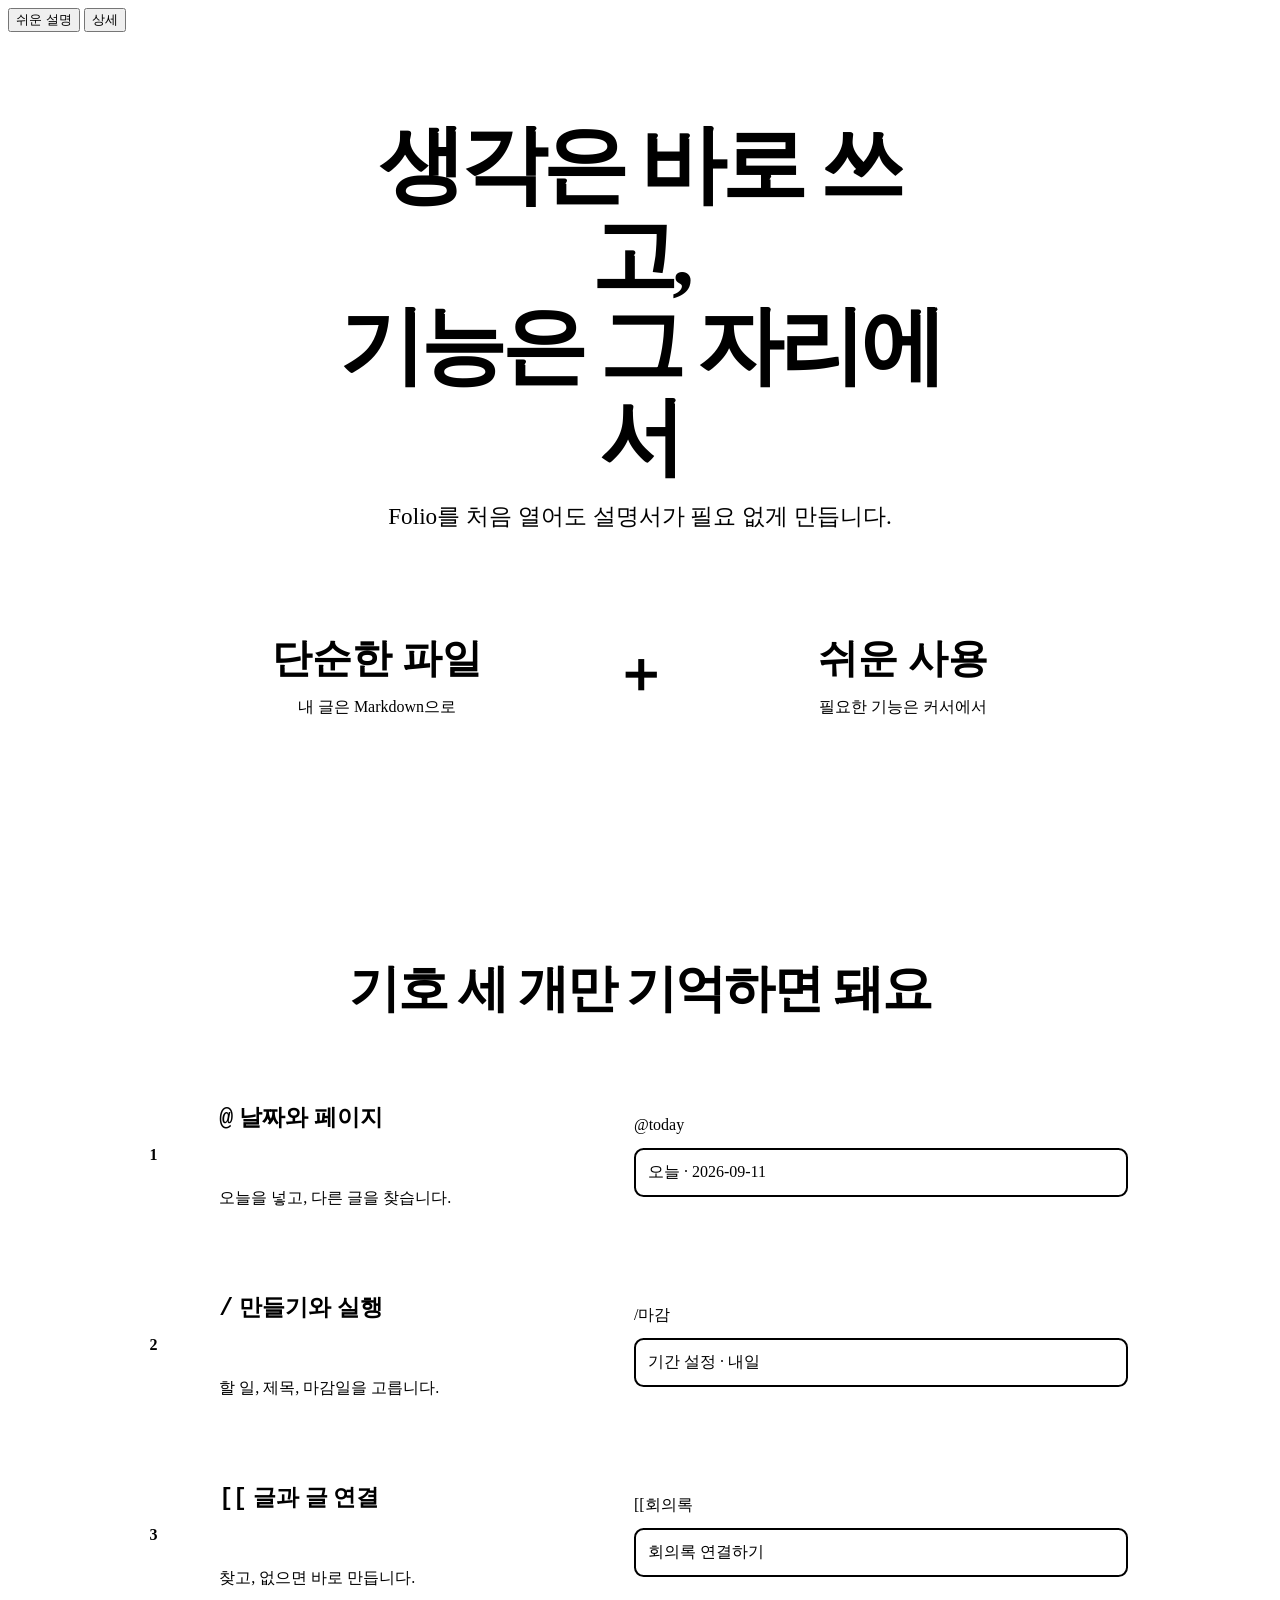
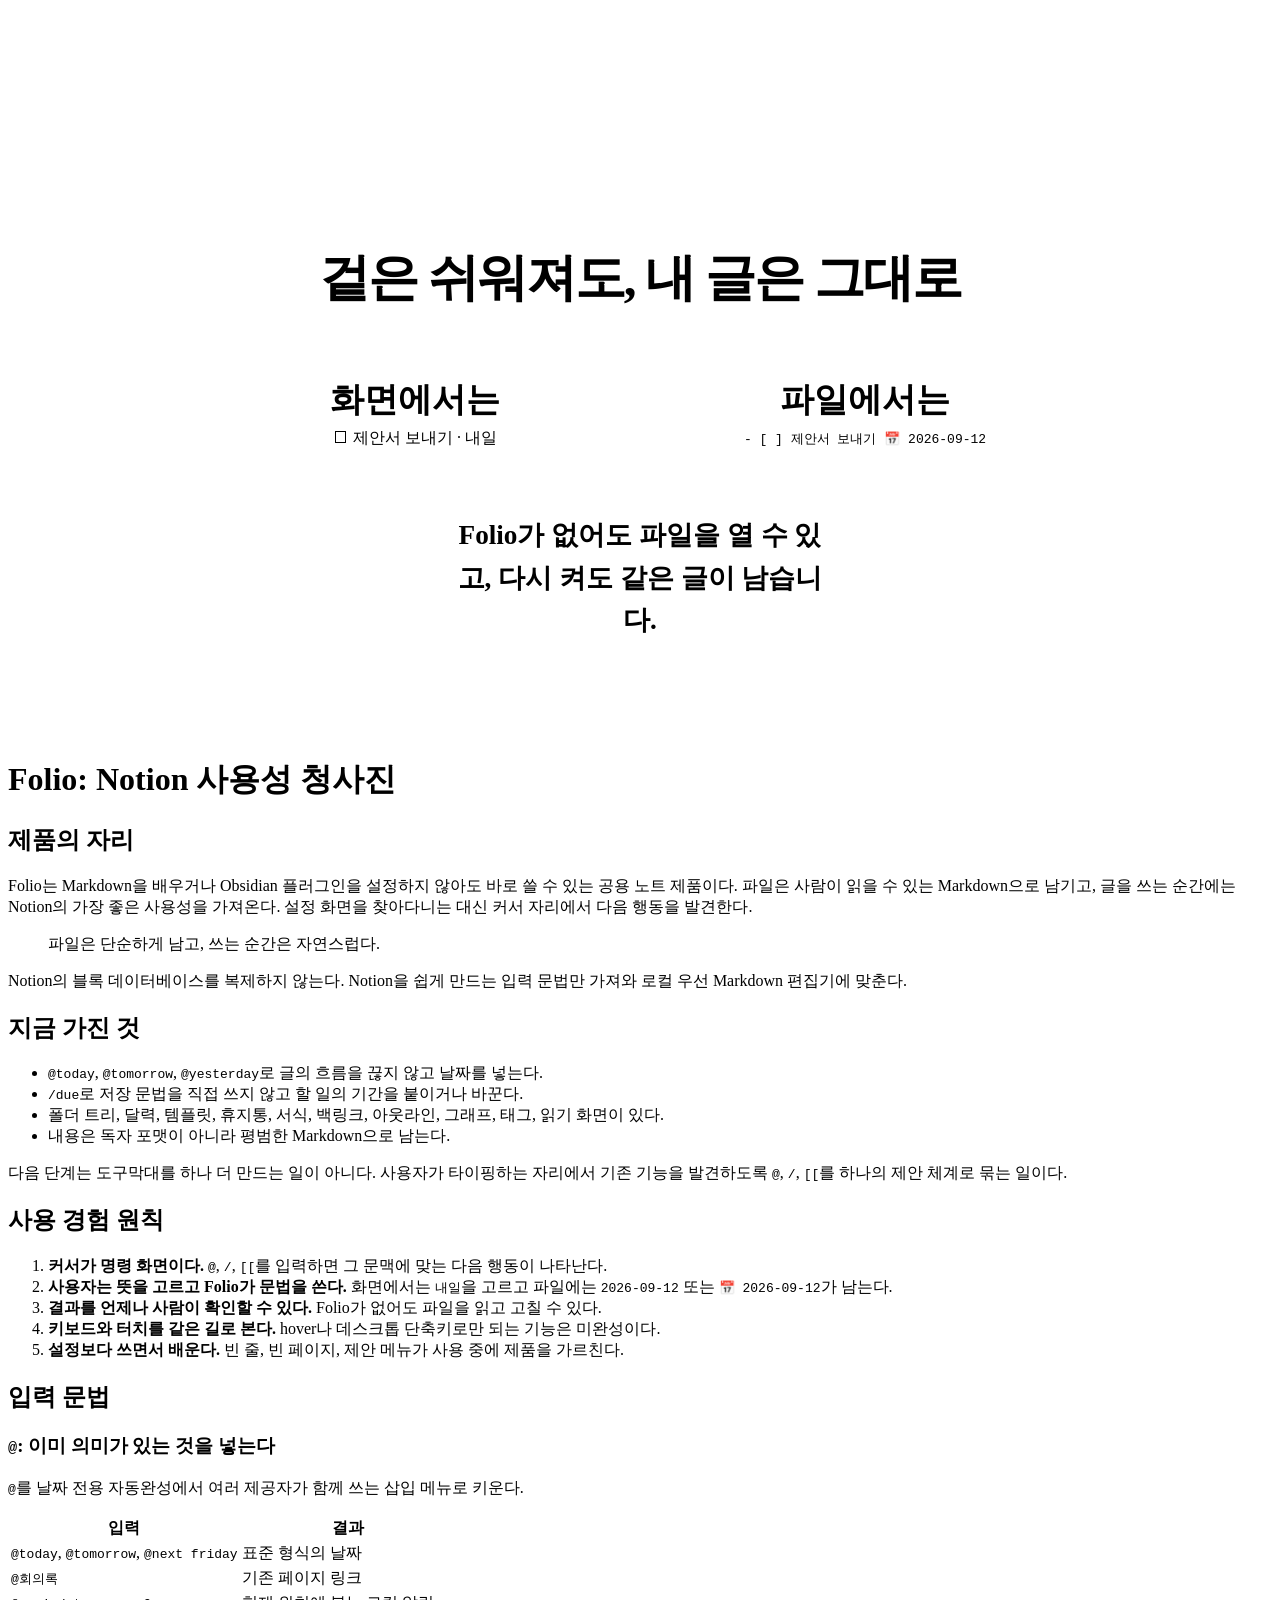
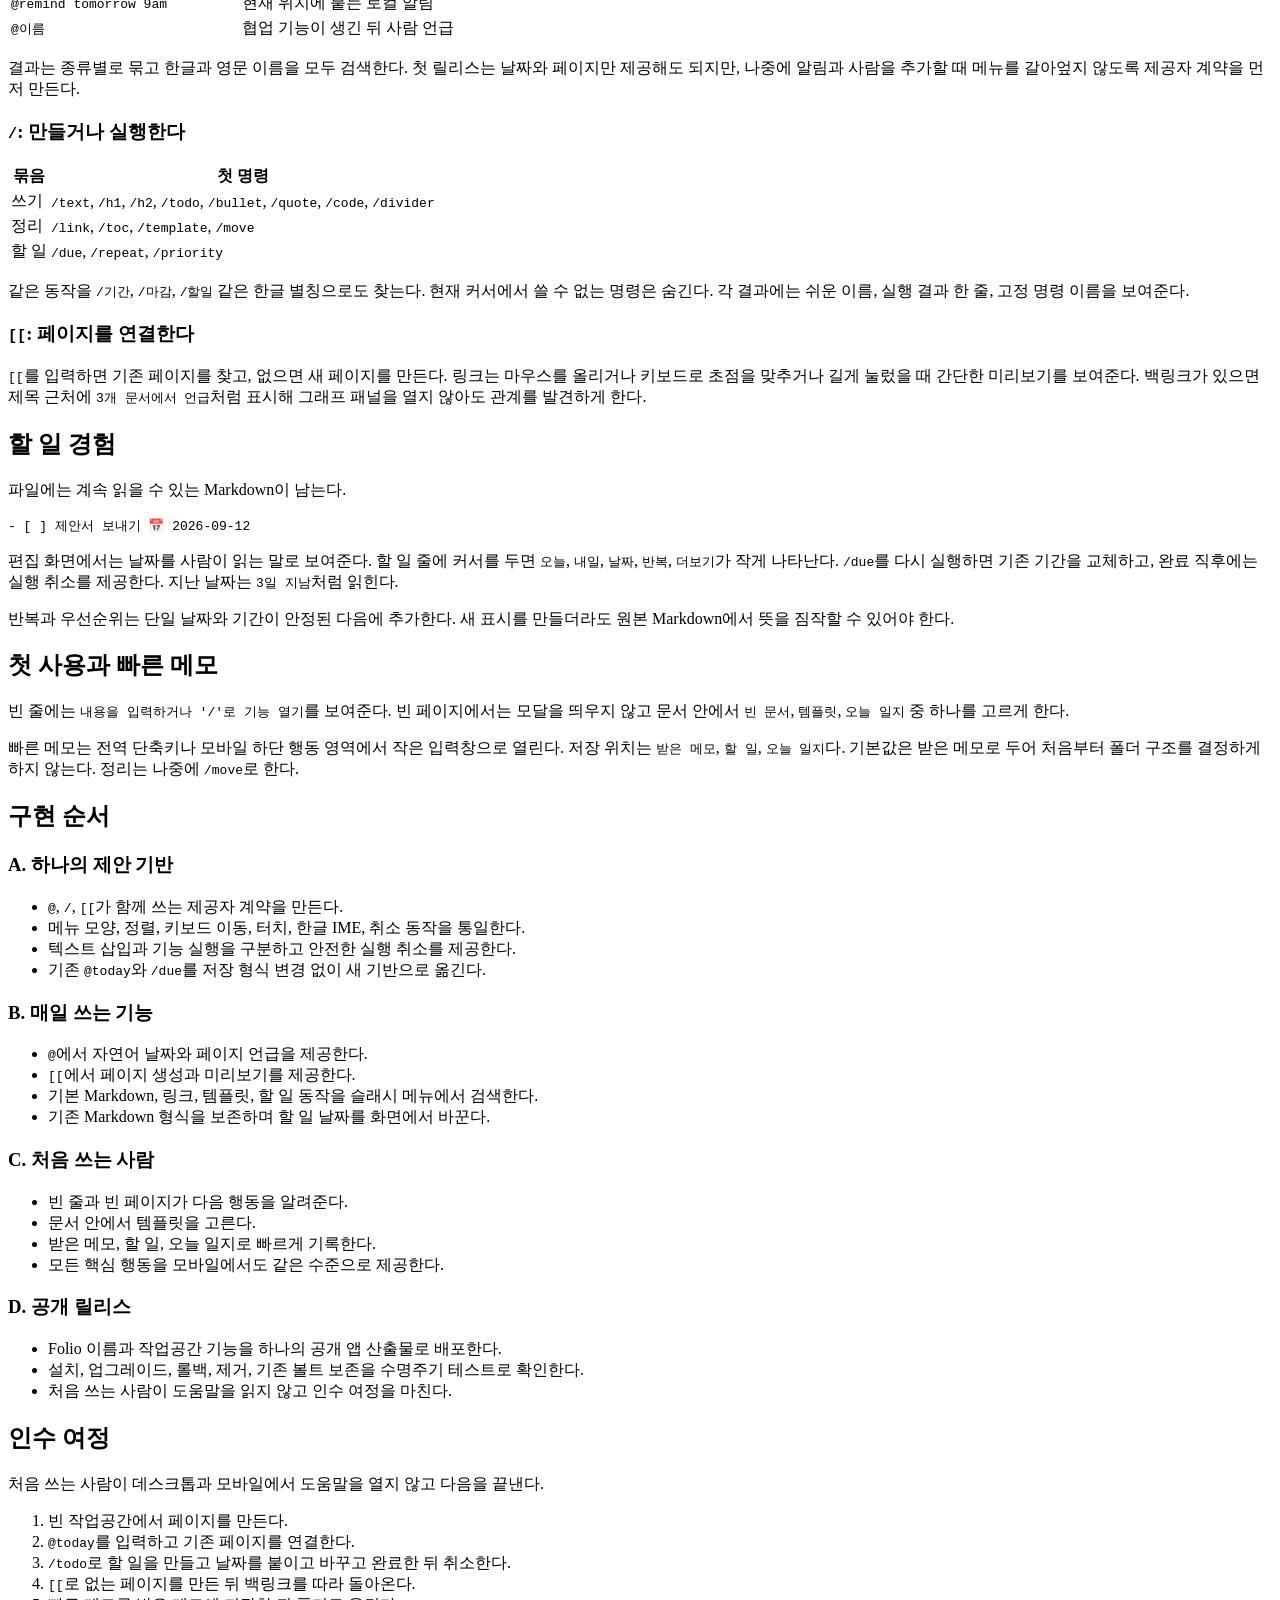
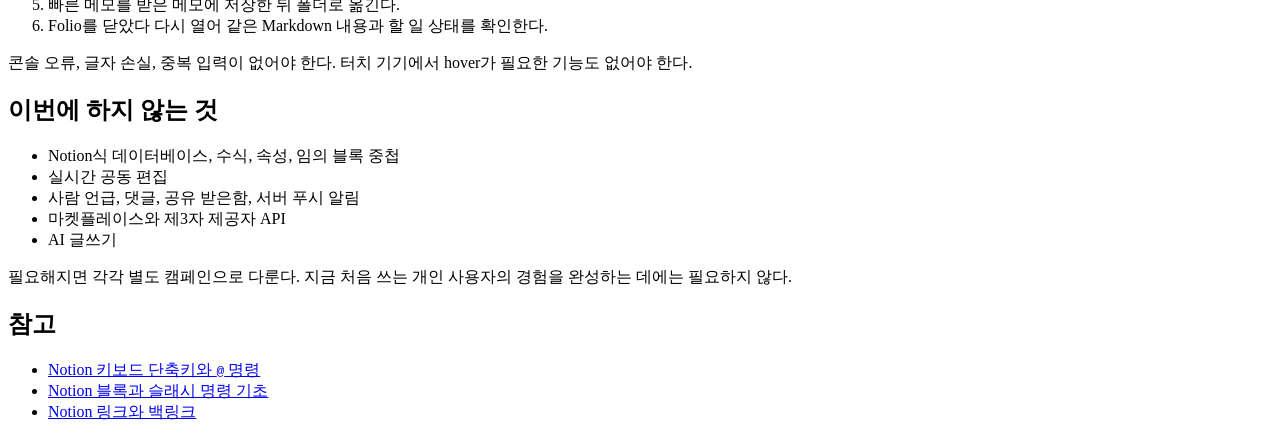
==== commit 29efdc9b: "Merge fd2ed3f871fd784025e4a9411e5b5893227d593b into 8e7d69114b5dc09a3b3a89467c0d44636447cceb" ====
--- a/docs/design/folio-notion-ux-blueprint.html
+++ b/docs/design/folio-notion-ux-blueprint.html
@@ -3,13 +3,13 @@
 <head>
   <meta charset="utf-8">
   <meta name="viewport" content="width=device-width, initial-scale=1">
-  <title>Folio: 빨리 적고, 바로 다시 찾는 사용성 청사진</title>
-  <meta property="og:title" content="Folio: 빨리 적고, 바로 다시 찾는 사용성 청사진">
-  <meta property="og:description" content="기존 검색을 살려 제목과 본문으로 다시 찾고, 곧바로 이어 쓰는 Folio의 한글 사용성 청사진">
-  <meta name="swk-doc-label" content="Folio · 제품 청사진 · 개정 6">
+  <title>Folio: Notion 사용성 청사진</title>
+  <meta property="og:title" content="Folio: Notion 사용성 청사진">
+  <meta property="og:description" content="파일은 단순하게 남기고, 쓰는 순간은 Notion처럼 자연스럽게 만드는 Folio의 사용성 청사진">
+  <meta name="swk-doc-label" content="Folio · 제품 청사진">
   <meta name="swk-project" content="Folio">
   <meta name="swk-kind" content="제품 설계">
-  <meta name="swk-tags" content="folio,검색,notion,사용성,노트,markdown">
+  <meta name="swk-tags" content="folio,notion,사용성,노트,markdown">
   <link rel="stylesheet" href="/_assets/swk-doc.css">
 </head>
 <body>
@@ -18,66 +18,237 @@
   <button role="tab" data-target="pane-detail">상세</button>
 </nav>
 <main class="doc">
-<header data-bp-head data-rev="6" data-date="2026-09-14" data-status="채택 · 조건부 PASS"
-        data-delta="청사진 지도 사전에 레이어와 열 좌표를 넣어 브라우저 SVG 크기 오류를 제거함">
-  <p><strong>개정 6</strong> · 2026-09-14 · 채택 · 조건부 PASS</p>
-  <p>이번 판: 이미 있는 Search Space와 <code>Ctrl-K</code>를 출발점으로 삼고, 검색 합격선을 고정했습니다. 실제 휴대전화와 공개 패키징 검증은 구현 단계에 남깁니다.</p>
-</header>
 <div class="tab-pane" id="pane-easy" data-active role="tabpanel">
 <style>
-.folio-r2{color:var(--swk-text);font-family:var(--swk-font-sans)}
-.folio-r2 *{box-sizing:border-box}.folio-r2__hero{padding:clamp(3rem,9vw,7rem) 1rem;text-align:center;background:var(--swk-surface-soft);border-block:1px solid var(--swk-border-muted)}
-.folio-r2 h2{max-width:13ch;margin:0 auto 1rem;font-size:clamp(2.6rem,9vw,6rem);line-height:1.02;letter-spacing:-.055em}.folio-r2__lead{max-width:30ch;margin:auto;color:var(--swk-muted);font-size:clamp(1.1rem,3vw,1.55rem)}
-.folio-r2 section{max-width:980px;margin:clamp(4rem,10vw,8rem) auto;padding-inline:1rem}.folio-r2 h3{margin:0 0 2rem;text-align:center;font-size:clamp(1.8rem,5vw,3rem);line-height:1.15;letter-spacing:-.04em}
-.folio-r2__states{display:grid;grid-template-columns:1fr auto 1fr;gap:clamp(1rem,4vw,3rem);align-items:stretch}.folio-r2__state{padding:2rem 0;border-block:2px solid var(--swk-border-strong)}.folio-r2__state[data-kind=target]{border-color:var(--swk-accent)}
-.folio-r2__eyebrow{display:block;margin-bottom:.7rem;color:var(--swk-muted);font-size:var(--swk-fs-sm);font-weight:var(--swk-fw-bold);letter-spacing:.08em}.folio-r2__state strong{display:block;font-size:clamp(1.4rem,3.5vw,2.1rem);line-height:1.25}.folio-r2__state p{color:var(--swk-muted)}
-.folio-r2__tools{display:flex;flex-wrap:wrap;gap:.4rem;margin-top:1.2rem}.folio-r2__tools span,.folio-r2__filters span{padding:.3rem .65rem;border-radius:var(--swk-r-pill);background:var(--swk-surface);border:1px solid var(--swk-border)}.folio-r2__arrow{display:grid;place-content:center;color:var(--swk-accent);font-size:clamp(2rem,5vw,4rem);font-weight:var(--swk-fw-bold)}
-.folio-r2__search-wrap{max-width:none!important;padding-block:clamp(4rem,9vw,7rem)!important;background:var(--swk-surface-soft);border-block:1px solid var(--swk-border-muted)}.folio-r2__surface{max-width:820px;margin:auto;background:var(--swk-surface);border:2px solid var(--swk-accent-border);border-radius:var(--swk-r-lg);box-shadow:var(--swk-shadow-lg);overflow:hidden}
-.folio-r2__query{padding:1.2rem 1.4rem;font-size:clamp(1.2rem,3vw,1.7rem);font-weight:var(--swk-fw-bold);border-bottom:1px solid var(--swk-border)}.folio-r2__query span{color:var(--swk-accent)}.folio-r2__filters{display:flex;gap:.45rem;padding:.8rem 1.4rem;overflow:auto;border-bottom:1px solid var(--swk-border-muted)}.folio-r2__filters span{flex:none;background:var(--swk-accent-bg);color:var(--swk-accent);border:0;font-size:var(--swk-fs-sm)}
-.folio-r2__stage{max-width:820px;margin:0 auto .7rem;color:var(--swk-muted);font-weight:var(--swk-fw-bold)}.folio-r2__stage:not(:first-of-type){margin-top:2rem}
-.folio-r2__results{margin:0;padding:0;list-style:none}.folio-r2__result{padding:1rem 1.4rem;border-bottom:1px solid var(--swk-border-muted)}.folio-r2__result:last-child{border:0}.folio-r2__result strong{display:block;font-size:1.1rem}.folio-r2__result span{display:block;margin-top:.2rem;color:var(--swk-muted)}.folio-r2__result mark{background:var(--swk-accent-bg);color:var(--swk-text)}.folio-r2__result[data-action=create] strong{color:var(--swk-accent)}.folio-r2__caption{max-width:34ch;margin:1.5rem auto 0;text-align:center;color:var(--swk-muted)}
-.folio-r2__lines{margin:0;padding:0;list-style:none}.folio-r2__line{display:grid;grid-template-columns:minmax(8rem,.5fr) minmax(0,1.5fr);gap:1.5rem;padding:1.4rem 0;border-top:1px solid var(--swk-border)}.folio-r2__line:last-child{border-bottom:1px solid var(--swk-border)}.folio-r2__line strong{font-size:1.25rem}.folio-r2__line>span{color:var(--swk-muted)}.folio-r2__done{display:inline-block;margin-left:.35rem;padding:.1rem .4rem;border-radius:var(--swk-r-pill);background:var(--swk-success-bg);color:var(--swk-success);font-size:var(--swk-fs-xs)}
-@media(max-width:680px){.folio-r2__states{grid-template-columns:1fr}.folio-r2__arrow{transform:rotate(90deg)}.folio-r2__line{grid-template-columns:1fr;gap:.25rem}}
+  .folio-easy {
+    color: var(--swk-text);
+    font-family: var(--swk-font-sans);
+    line-height: 1.55;
+  }
+  .folio-easy * { box-sizing: border-box; }
+  .folio-easy__hero {
+    padding: clamp(2rem, 7vw, 5.5rem) 1rem;
+    text-align: center;
+    background: var(--swk-surface-soft);
+    border-block: 1px solid var(--swk-border-muted);
+  }
+  .folio-easy h2 {
+    max-width: 14ch;
+    margin: 0 auto 1rem;
+    font-size: clamp(2.2rem, 8vw, 5.4rem);
+    line-height: 1.05;
+    letter-spacing: -.055em;
+  }
+  .folio-easy__lead {
+    margin: 0 auto;
+    color: var(--swk-muted);
+    font-size: clamp(1.05rem, 2.4vw, 1.45rem);
+  }
+  .folio-easy__formula {
+    display: grid;
+    grid-template-columns: minmax(0, 1fr) auto minmax(0, 1fr);
+    align-items: center;
+    gap: clamp(1rem, 4vw, 3rem);
+    max-width: 900px;
+    margin: clamp(2rem, 6vw, 4rem) auto 0;
+  }
+  .folio-easy__piece {
+    min-height: 150px;
+    display: grid;
+    place-content: center;
+    gap: .35rem;
+    padding: 1rem;
+  }
+  .folio-easy__piece strong { font-size: clamp(1.5rem, 4vw, 2.5rem); }
+  .folio-easy__piece span { color: var(--swk-muted); }
+  .folio-easy__symbol { font-size: clamp(2rem, 5vw, 3.5rem); font-weight: 800; }
+  .folio-easy__flow {
+    max-width: 1040px;
+    margin: clamp(3.5rem, 9vw, 7rem) auto;
+    padding: 0 1rem;
+  }
+  .folio-easy__flow h3,
+  .folio-easy__keeps h3 {
+    margin: 0 0 2rem;
+    text-align: center;
+    font-size: clamp(1.8rem, 5vw, 3.2rem);
+    letter-spacing: -.04em;
+  }
+  .folio-easy__steps {
+    display: grid;
+    grid-template-columns: 1fr;
+    gap: 0;
+    padding: 0;
+    list-style: none;
+  }
+  .folio-easy__step {
+    position: relative;
+    display: grid;
+    grid-template-columns: auto minmax(12rem, .8fr) minmax(16rem, 1.2fr);
+    align-items: center;
+    gap: clamp(1rem, 4vw, 3rem);
+    min-height: 190px;
+    padding: 1.5rem 0;
+    border-top: 1px solid var(--swk-border);
+  }
+  .folio-easy__step:last-child { border-bottom: 1px solid var(--swk-border); }
+  .folio-easy__number {
+    display: inline-grid;
+    width: 2.2rem;
+    height: 2.2rem;
+    place-content: center;
+    border-radius: 999px;
+    background: var(--swk-accent);
+    color: var(--swk-bg);
+    font-weight: 800;
+    grid-column: 1;
+    grid-row: 1 / 3;
+  }
+  .folio-easy__step strong {
+    display: inline;
+    margin: 0;
+    font-size: 1.45rem;
+    align-self: end;
+    grid-column: 2;
+    grid-row: 1;
+  }
+  .folio-easy__step > span:not(.folio-easy__number) {
+    align-self: start;
+    color: var(--swk-muted);
+    grid-column: 2;
+    grid-row: 2;
+  }
+  .folio-easy__mock {
+    margin-top: 0;
+    padding: 1rem;
+    border-radius: .85rem;
+    background: var(--swk-surface-soft);
+    border: 1px solid var(--swk-border-muted);
+    font: var(--swk-fw-bold) 1.05rem/1.55 var(--swk-font-mono);
+    grid-column: 3;
+    grid-row: 1 / 3;
+  }
+  .folio-easy__menu {
+    display: block;
+    margin-top: .6rem;
+    padding: .65rem .75rem;
+    border: 2px solid currentColor;
+    border-radius: .6rem;
+    color: var(--swk-accent);
+    background: var(--swk-surface);
+  }
+  .folio-easy__keeps {
+    padding: clamp(3rem, 8vw, 6rem) 1rem;
+    border-block: 1px solid var(--swk-border);
+    background: var(--swk-surface-soft);
+    color: var(--swk-text);
+    text-align: center;
+  }
+  .folio-easy__compare {
+    display: flex;
+    max-width: 900px;
+    margin: 0 auto;
+    align-items: stretch;
+    justify-content: center;
+    gap: 0;
+  }
+  .folio-easy__compare > div {
+    flex: 1;
+    padding: 1.5rem;
+    border-left: 1px solid var(--swk-border-strong);
+  }
+  .folio-easy__compare strong {
+    display: block;
+    font-size: clamp(1.4rem, 4vw, 2.1rem);
+  }
+  .folio-easy__compare span { color: var(--swk-muted); }
+  .folio-easy__promise {
+    max-width: 28ch;
+    margin: 2.5rem auto 0;
+    font-size: clamp(1.2rem, 3vw, 1.7rem);
+    font-weight: 750;
+  }
+  @media (max-width: 680px) {
+    .folio-easy__formula { grid-template-columns: 1fr; }
+    .folio-easy__symbol { transform: rotate(90deg); }
+    .folio-easy__step { grid-template-columns: auto 1fr; min-height: 0; }
+    .folio-easy__number { grid-column: 1; grid-row: 1 / 3; }
+    .folio-easy__step strong { grid-column: 2; grid-row: 1; }
+    .folio-easy__step > span:not(.folio-easy__number) { grid-column: 2; grid-row: 2; }
+    .folio-easy__mock { grid-column: 1 / -1; grid-row: 3; }
+    .folio-easy__compare { flex-direction: column; }
+    .folio-easy__compare > div { border-left: 0; border-top: 1px solid var(--swk-border-strong); }
+  }
+  @media (prefers-reduced-motion: reduce) {
+    .folio-easy *, .folio-easy *::before, .folio-easy *::after { scroll-behavior: auto !important; }
+  }
 </style>
-<article class="folio-r2" aria-labelledby="folio-r2-title">
- <header class="folio-r2__hero"><h2 id="folio-r2-title">빨리 적고,<br>바로 다시 찾는다</h2><p class="folio-r2__lead">Folio의 다음 목표는 “어디 적었지?”를 없애는 것입니다.</p></header>
- <section aria-labelledby="folio-r2-now-target"><h3 id="folio-r2-now-target">있는 기능은 살리고, 찾는 길은 하나로</h3>
-  <div class="folio-r2__states" role="group" aria-label="현재 검색과 목표 검색의 비교">
-   <div class="folio-r2__state" data-bp="now"><span class="folio-r2__eyebrow">지금</span><strong>검색은 있지만<br>쉬운지는 아직 모릅니다</strong><p><code>Ctrl-K</code>와 Search Space가 있습니다.<br>터치 진입, 제목·본문 결과 품질은 미검증입니다.</p><div class="folio-r2__tools"><span>폴더</span><span>달력</span><span>@today</span><span>/due</span></div></div>
-   <div class="folio-r2__arrow" aria-hidden="true">→</div>
-   <div class="folio-r2__state" data-kind="target" data-bp="activation"><span class="folio-r2__eyebrow">목표</span><strong>한곳에서 찾고<br>없으면 바로 만듭니다</strong><p>검색 전에는 최근 수정 문서<br>검색 후에는 제목·본문과 미리보기</p></div>
-  </div>
- </section>
- <section class="folio-r2__search-wrap" aria-labelledby="folio-r2-search"><h3 id="folio-r2-search">검색창 하나면 충분해요</h3>
-  <p class="folio-r2__stage">검색 전 · 최근 수정한 문서</p>
-  <div class="folio-r2__surface" role="group" aria-label="검색어 입력 전 최근 수정 문서 예시">
-   <div class="folio-r2__query"><span aria-hidden="true">⌕</span> 문서 검색</div>
-   <ol class="folio-r2__results">
-    <li class="folio-r2__result"><strong>제품 주간 회의</strong><span>10분 전 수정</span></li>
-    <li class="folio-r2__result"><strong>출시 준비</strong><span>어제 수정</span></li>
-   </ol>
-  </div>
-  <p class="folio-r2__stage">입력 후 · 제목과 본문 검색</p>
-  <div class="folio-r2__surface" data-bp="search" role="group" aria-label="목요일 회의 검색 결과 예시">
-   <div class="folio-r2__query"><span aria-hidden="true">⌕</span> 목요일 회의</div>
-   <div class="folio-r2__filters" aria-label="선택 검색 필터"><span>폴더</span><span>날짜</span><span>할 일</span></div>
-   <ol class="folio-r2__results">
-    <li class="folio-r2__result"><strong>제품 주간 회의 · 열기</strong><span>…<mark>목요일 회의</mark>에서 검색 화면을 먼저 보기로 했다…</span></li>
-    <li class="folio-r2__result"><strong>출시 준비 · 열기</strong><span>…다음 <mark>목요일</mark>까지 확인할 항목…</span></li>
-    <li class="folio-r2__result" data-action="create"><strong>“목요일 회의” 새 문서 만들기</strong><span>찾는 글이 없으면 이 자리에서 시작</span></li>
-   </ol>
-  </div><p class="folio-r2__caption">제목, 본문 속 문장, 짧은 미리보기를 함께 보여줍니다.</p>
- </section>
- <section aria-labelledby="folio-r2-support"><h3 id="folio-r2-support">쓰는 흐름도 그대로 이어집니다</h3>
-  <ul class="folio-r2__lines">
-   <li class="folio-r2__line"><strong><code>@today</code><span class="folio-r2__done">이미 됨</span></strong><span>오늘 날짜를 바로 넣습니다.</span></li>
-   <li class="folio-r2__line" data-bp="link-page"><strong><code>[[</code> 페이지</strong><span>글을 찾아 연결하고, 없으면 만듭니다.</span></li>
-   <li class="folio-r2__line" data-bp="slash-task"><strong><code>/todo</code> · <code>/due</code></strong><span>할 일을 만들고 마감일을 정합니다.</span></li>
-   <li class="folio-r2__line" data-bp="markdown-safe"><strong>Markdown</strong><span>쉽게 써도 파일은 그대로 읽을 수 있습니다.</span></li>
-   <li class="folio-r2__line" data-bp="mobile"><strong>모바일</strong><span>터치로도 같은 검색과 입력을 씁니다.</span></li>
-   <li class="folio-r2__line" data-bp="public-release"><strong>공개 앱</strong><span>처음 설치한 사람도 도움말 없이 씁니다.</span></li>
-  </ul>
- </section>
+
+<article class="folio-easy" aria-labelledby="folio-easy-title">
+  <header class="folio-easy__hero">
+    <h2 id="folio-easy-title">생각은 바로 쓰고,<br>기능은 그 자리에서</h2>
+    <p class="folio-easy__lead">Folio를 처음 열어도 설명서가 필요 없게 만듭니다.</p>
+
+    <div class="folio-easy__formula" role="img" aria-label="옵시디언처럼 파일은 단순하게, 노션처럼 사용은 쉽게">
+      <div class="folio-easy__piece">
+        <strong>단순한 파일</strong>
+        <span>내 글은 Markdown으로</span>
+      </div>
+      <div class="folio-easy__symbol" aria-hidden="true">＋</div>
+      <div class="folio-easy__piece">
+        <strong>쉬운 사용</strong>
+        <span>필요한 기능은 커서에서</span>
+      </div>
+    </div>
+  </header>
+
+  <section class="folio-easy__flow" aria-labelledby="folio-easy-flow-title">
+    <h3 id="folio-easy-flow-title">기호 세 개만 기억하면 돼요</h3>
+    <ol class="folio-easy__steps">
+      <li class="folio-easy__step">
+        <span class="folio-easy__number" aria-hidden="true">1</span>
+        <strong><code>@</code> 날짜와 페이지</strong>
+        <span>오늘을 넣고, 다른 글을 찾습니다.</span>
+        <div class="folio-easy__mock" aria-label="골뱅이 today를 입력하면 오늘 날짜가 제안되는 모습">
+          @today
+          <span class="folio-easy__menu">오늘 · 2026-09-11</span>
+        </div>
+      </li>
+      <li class="folio-easy__step">
+        <span class="folio-easy__number" aria-hidden="true">2</span>
+        <strong><code>/</code> 만들기와 실행</strong>
+        <span>할 일, 제목, 마감일을 고릅니다.</span>
+        <div class="folio-easy__mock" aria-label="슬래시 마감을 입력하면 기간 설정이 제안되는 모습">
+          /마감
+          <span class="folio-easy__menu">기간 설정 · 내일</span>
+        </div>
+      </li>
+      <li class="folio-easy__step">
+        <span class="folio-easy__number" aria-hidden="true">3</span>
+        <strong><code>[[</code> 글과 글 연결</strong>
+        <span>찾고, 없으면 바로 만듭니다.</span>
+        <div class="folio-easy__mock" aria-label="대괄호 두 개로 회의록 페이지를 연결하는 모습">
+          [[회의록
+          <span class="folio-easy__menu">회의록 연결하기</span>
+        </div>
+      </li>
+    </ol>
+  </section>
+
+  <section class="folio-easy__keeps" aria-labelledby="folio-easy-keeps-title">
+    <h3 id="folio-easy-keeps-title">겉은 쉬워져도, 내 글은 그대로</h3>
+    <div class="folio-easy__compare" role="group" aria-label="사용자가 보는 화면과 실제 저장되는 파일 비교">
+      <div>
+        <strong>화면에서는</strong>
+        <span>☐ 제안서 보내기 · 내일</span>
+      </div>
+      <div>
+        <strong>파일에서는</strong>
+        <span><code>- [ ] 제안서 보내기 📅 2026-09-12</code></span>
+      </div>
+    </div>
+    <p class="folio-easy__promise">Folio가 없어도 파일을 열 수 있고, 다시 켜도 같은 글이 남습니다.</p>
+  </section>
 </article>
 
 
@@ -89,7 +260,7 @@
 제품이다. 파일은 사람이 읽을 수 있는 Markdown으로 남기고, 글을 쓰는 순간에는 Notion의 가장
 좋은 사용성을 가져온다. 설정 화면을 찾아다니는 대신 커서 자리에서 다음 행동을 발견한다.</p>
 <blockquote>
-<p>빨리 적고, 바로 다시 찾는다. 파일은 계속 단순하게 남는다.</p>
+<p>파일은 단순하게 남고, 쓰는 순간은 자연스럽다.</p>
 </blockquote>
 <p>Notion의 블록 데이터베이스를 복제하지 않는다. Notion을 쉽게 만드는 입력 문법만 가져와
 로컬 우선 Markdown 편집기에 맞춘다.</p>
@@ -100,48 +271,10 @@
 <li>폴더 트리, 달력, 템플릿, 휴지통, 서식, 백링크, 아웃라인, 그래프, 태그, 읽기 화면이 있다.</li>
 <li>내용은 독자 포맷이 아니라 평범한 Markdown으로 남는다.</li>
 </ul>
-<p>다음 단계는 도구막대를 하나 더 만드는 일이 아니다. 먼저 어디에 적었는지 기억하지 않아도
-문서를 다시 찾게 만들고, 그다음 사용자가 타이핑하는 자리에서 기존 기능을 발견하게 한다.</p>
-<h2>지금과 목표</h2>
-<table>
-<thead>
-<tr>
-<th></th>
-<th>지금</th>
-<th>목표</th>
-</tr>
-</thead>
-<tbody>
-<tr>
-<td>다시 찾기</td>
-<td><code>Ctrl-K</code>와 <code>Search Space</code>는 있지만 터치 진입과 제목·본문 검색 품질을 재지 않았다</td>
-<td>제목과 본문을 한 검색창에서 찾는다</td>
-</tr>
-<tr>
-<td>결과 판단</td>
-<td>문서를 열어 봐야 원하는 내용인지 안다</td>
-<td>검색어가 나온 문장과 위치를 결과에서 미리 본다</td>
-</tr>
-<tr>
-<td>자주 쓰는 문서</td>
-<td>트리에서 다시 찾아간다</td>
-<td>검색 전부터 최근 수정 문서가 보인다</td>
-</tr>
-<tr>
-<td>없는 문서</td>
-<td>검색과 새 문서 만들기가 갈린다</td>
-<td>결과가 없으면 같은 자리에서 새 문서를 만든다</td>
-</tr>
-<tr>
-<td>날짜 입력</td>
-<td><code>@today</code> 등 세 가지가 이미 된다</td>
-<td>현재 기능을 유지하고 검색·페이지 연결에 집중한다</td>
-</tr>
-</tbody>
-</table>
+<p>다음 단계는 도구막대를 하나 더 만드는 일이 아니다. 사용자가 타이핑하는 자리에서 기존 기능을
+발견하도록 <code>@</code>, <code>/</code>, <code>[[</code>를 하나의 제안 체계로 묶는 일이다.</p>
 <h2>사용 경험 원칙</h2>
 <ol>
-<li><strong>다시 찾을 수 있어야 적는 것이 쌓인다.</strong> 제목을 몰라도 본문의 기억나는 말로 찾는다.</li>
 <li><strong>커서가 명령 화면이다.</strong> <code>@</code>, <code>/</code>, <code>[[</code>를 입력하면 그 문맥에 맞는 다음 행동이 나타난다.</li>
 <li><strong>사용자는 뜻을 고르고 Folio가 문법을 쓴다.</strong> 화면에서는 <code>내일</code>을 고르고 파일에는
    <code>2026-09-12</code> 또는 <code>📅 2026-09-12</code>가 남는다.</li>
@@ -149,36 +282,9 @@
 <li><strong>키보드와 터치를 같은 길로 본다.</strong> hover나 데스크톱 단축키로만 되는 기능은 미완성이다.</li>
 <li><strong>설정보다 쓰면서 배운다.</strong> 빈 줄, 빈 페이지, 제안 메뉴가 사용 중에 제품을 가르친다.</li>
 </ol>
-<h2>문서 찾기</h2>
-<p><code>⌘K</code> 또는 <code>Ctrl-K</code>로 어디에서나 같은 검색 화면을 연다. 모바일에서는 홈 화면을 아래로
-당기거나 상단 검색을 누른다.</p>
-<p>기존 <code>Navigate: Search Space</code>와 <code>Ctrl-K</code>를 버리지 않고 새 검색 화면의 기반으로 삼는다. 먼저
-제목·본문 범위와 결과 순서를 실측하고, 키보드가 없는 화면에서도 검색에 들어갈 길을 복구한다.</p>
-<p>검색 전에는 최근 수정 문서를 보여준다. 입력을 시작하면 제목과 본문을 함께 찾고,
-결과마다 검색어가 나온 문장·폴더·수정 날짜를 보여준다. 첫 릴리스는 입력한 낱말과 문구가
-그대로 들어 있는 결과를 대상으로 하며, 오타 교정과 유사어 검색은 후속으로 둔다. 왜 나온
-결과인지 알 수 있도록 일치한 부분을 표시한다.</p>
-<pre><code class="language-text">무엇을 찾을까요?
-회의록 김수리
-
-최근 문서
-  주간 회의록
-
-검색 결과
-  킥오프 회의록
-  회의록/2026 · “…김수리에게 시안 확인 요청…”
-
-  제품 회의
-  회의록/2026 · “…회의록 작성 방식 결정…”
-</code></pre>
-<p>결과는 기본적으로 제목과 본문을 함께 찾는다. 선택 필터는 <code>폴더</code>, <code>날짜</code>, <code>할 일</code> 세 가지다.
-결과가 없으면
-입력한 말을 제목으로 새 문서를 만들 수 있다. 검색은 파일의 별도 복사본을 정본으로 만들지 않고,
-Markdown 볼트에서 다시 만들 수 있는 색인만 사용한다.</p>
 <h2>입력 문법</h2>
 <h3><code>@</code>: 이미 의미가 있는 것을 넣는다</h3>
-<p>날짜 자동완성은 이미 구현되어 있다. 새 작업은 현재 동작을 그대로 보존하고 발견하기 쉽게
-보여주는 것이다. 페이지 연결은 <code>@</code>에 추가하지 않는다.</p>
+<p><code>@</code>를 날짜 전용 자동완성에서 여러 제공자가 함께 쓰는 삽입 메뉴로 키운다.</p>
 <table>
 <thead>
 <tr>
@@ -188,14 +294,25 @@
 </thead>
 <tbody>
 <tr>
-<td><code>@today</code>, <code>@tomorrow</code>, <code>@yesterday</code></td>
-<td>표준 형식의 날짜, <strong>이미 구현됨</strong></td>
+<td><code>@today</code>, <code>@tomorrow</code>, <code>@next friday</code></td>
+<td>표준 형식의 날짜</td>
+</tr>
+<tr>
+<td><code>@회의록</code></td>
+<td>기존 페이지 링크</td>
+</tr>
+<tr>
+<td><code>@remind tomorrow 9am</code></td>
+<td>현재 위치에 붙는 로컬 알림</td>
+</tr>
+<tr>
+<td><code>@이름</code></td>
+<td>협업 기능이 생긴 뒤 사람 언급</td>
 </tr>
 </tbody>
 </table>
-<p>날짜 후보의 이름과 설명은 한글로 보여준다. 날짜 범위를 늘리는 일은 후속이다. 페이지 연결은
-<code>[[</code> 하나로 통일해 초보자가 <code>@</code>와 <code>[[</code> 중
-무엇을 써야 할지 고르게 하지 않는다.</p>
+<p>결과는 종류별로 묶고 한글과 영문 이름을 모두 검색한다. 첫 릴리스는 날짜와 페이지만 제공해도
+되지만, 나중에 알림과 사람을 추가할 때 메뉴를 갈아엎지 않도록 제공자 계약을 먼저 만든다.</p>
 <h3><code>/</code>: 만들거나 실행한다</h3>
 <table>
 <thead>
@@ -219,10 +336,8 @@
 </tr>
 </tbody>
 </table>
-<p>현재 SilverBullet의 슬래시 트리거는 ASCII 명령 이름만 받는다. 따라서 <code>/due</code>, <code>/todo</code>처럼
-입력하되 결과 이름과 설명은 한글로 보여준다. 한글 명령 입력을 지원하려면 기본 트리거를
-대체하는 별도 IME 입력 기반이 먼저 필요하며, 이번 캠페인에는 넣지 않는다. 현재 커서에서
-쓸 수 없는 명령은 숨긴다.</p>
+<p>같은 동작을 <code>/기간</code>, <code>/마감</code>, <code>/할일</code> 같은 한글 별칭으로도 찾는다. 현재 커서에서 쓸 수 없는
+명령은 숨긴다. 각 결과에는 쉬운 이름, 실행 결과 한 줄, 고정 명령 이름을 보여준다.</p>
 <h3><code>[[</code>: 페이지를 연결한다</h3>
 <p><code>[[</code>를 입력하면 기존 페이지를 찾고, 없으면 새 페이지를 만든다. 링크는 마우스를 올리거나
 키보드로 초점을 맞추거나 길게 눌렀을 때 간단한 미리보기를 보여준다. 백링크가 있으면 제목
@@ -243,37 +358,28 @@
 <code>받은 메모</code>, <code>할 일</code>, <code>오늘 일지</code>다. 기본값은 받은 메모로 두어 처음부터 폴더 구조를 결정하게
 하지 않는다. 정리는 나중에 <code>/move</code>로 한다.</p>
 <h2>구현 순서</h2>
-<h3>A. 문서 통합검색</h3>
-<ul>
-<li>제목과 본문을 한 검색창에서 찾는다.</li>
-<li>결과에 일치 문장·폴더·날짜를 보여준다.</li>
-<li>검색 전에는 최근 수정 문서를 보여준다.</li>
-<li>폴더·날짜·할 일 필터와 결과 없음에서 새 문서 만들기를 제공한다.</li>
-<li>데스크톱과 모바일에서 같은 검색 결과를 검증한다.</li>
-</ul>
-<h3>B. 일관된 입력 동작</h3>
-<ul>
-<li><code>@</code>, <code>/</code>, <code>[[</code>는 각자의 기존 트리거를 유지한다.</li>
-<li>메뉴 모양, 키보드 이동, 터치, 취소 동작과 한글 본문 조합 중 텍스트 보존 규칙을 맞춘다.</li>
-<li>한글 슬래시 별칭과 한글 명령 검색은 이번 캠페인에서 제외한다.</li>
+<h3>A. 하나의 제안 기반</h3>
+<ul>
+<li><code>@</code>, <code>/</code>, <code>[[</code>가 함께 쓰는 제공자 계약을 만든다.</li>
+<li>메뉴 모양, 정렬, 키보드 이동, 터치, 한글 IME, 취소 동작을 통일한다.</li>
 <li>텍스트 삽입과 기능 실행을 구분하고 안전한 실행 취소를 제공한다.</li>
 <li>기존 <code>@today</code>와 <code>/due</code>를 저장 형식 변경 없이 새 기반으로 옮긴다.</li>
 </ul>
-<h3>C. 매일 쓰는 기능</h3>
-<ul>
-<li>기존 <code>@날짜</code>를 유지한다.</li>
+<h3>B. 매일 쓰는 기능</h3>
+<ul>
+<li><code>@</code>에서 자연어 날짜와 페이지 언급을 제공한다.</li>
 <li><code>[[</code>에서 페이지 생성과 미리보기를 제공한다.</li>
 <li>기본 Markdown, 링크, 템플릿, 할 일 동작을 슬래시 메뉴에서 검색한다.</li>
 <li>기존 Markdown 형식을 보존하며 할 일 날짜를 화면에서 바꾼다.</li>
 </ul>
-<h3>D. 처음 쓰는 사람</h3>
+<h3>C. 처음 쓰는 사람</h3>
 <ul>
 <li>빈 줄과 빈 페이지가 다음 행동을 알려준다.</li>
 <li>문서 안에서 템플릿을 고른다.</li>
 <li>받은 메모, 할 일, 오늘 일지로 빠르게 기록한다.</li>
 <li>모든 핵심 행동을 모바일에서도 같은 수준으로 제공한다.</li>
 </ul>
-<h3>E. 공개 릴리스</h3>
+<h3>D. 공개 릴리스</h3>
 <ul>
 <li>Folio 이름과 작업공간 기능을 하나의 공개 앱 산출물로 배포한다.</li>
 <li>설치, 업그레이드, 롤백, 제거, 기존 볼트 보존을 수명주기 테스트로 확인한다.</li>
@@ -283,14 +389,11 @@
 <p>처음 쓰는 사람이 데스크톱과 모바일에서 도움말을 열지 않고 다음을 끝낸다.</p>
 <ol>
 <li>빈 작업공간에서 페이지를 만든다.</li>
-<li>제목을 기억하지 못하는 문서를 본문의 단어로 검색해 찾는다.</li>
-<li>최근 문서를 열고 폴더·날짜 필터로 결과를 좁힌다.</li>
-<li><code>@today</code>를 입력한다.</li>
-<li><code>[[</code>로 기존 페이지를 연결한다.</li>
+<li><code>@today</code>를 입력하고 기존 페이지를 연결한다.</li>
 <li><code>/todo</code>로 할 일을 만들고 날짜를 붙이고 바꾸고 완료한 뒤 취소한다.</li>
 <li><code>[[</code>로 없는 페이지를 만든 뒤 백링크를 따라 돌아온다.</li>
 <li>빠른 메모를 받은 메모에 저장한 뒤 폴더로 옮긴다.</li>
-<li>Folio를 닫았다 다시 열어 같은 Markdown 내용과 검색 결과를 확인한다.</li>
+<li>Folio를 닫았다 다시 열어 같은 Markdown 내용과 할 일 상태를 확인한다.</li>
 </ol>
 <p>콘솔 오류, 글자 손실, 중복 입력이 없어야 한다. 터치 기기에서 hover가 필요한 기능도 없어야 한다.</p>
 <h2>이번에 하지 않는 것</h2>
@@ -300,7 +403,6 @@
 <li>사람 언급, 댓글, 공유 받은함, 서버 푸시 알림</li>
 <li>마켓플레이스와 제3자 제공자 API</li>
 <li>AI 글쓰기</li>
-<li>메일 작성·수신·발송·메일함 연동</li>
 </ul>
 <p>필요해지면 각각 별도 캠페인으로 다룬다. 지금 처음 쓰는 개인 사용자의 경험을 완성하는 데에는
 필요하지 않다.</p>
@@ -310,67 +412,8 @@
 <li><a href="https://www.notion.com/help/guides/block-basics-build-the-foundation-for-your-teams-pages">Notion 블록과 슬래시 명령 기초</a></li>
 <li><a href="https://www.notion.com/en-gb/help/create-links-and-backlinks">Notion 링크와 백링크</a></li>
 </ul>
-<h2 id="bp-map-search">한 장으로 보는 목표</h2>
-<figure class="bp-map" data-bp-map="folio-search" data-bp-layout="layers">
-  <figcaption>있는 기능을 버리지 않고, 찾기에서 이어 쓰기와 공개 배포까지 연결합니다.</figcaption>
-  <script class="bp-dict" type="application/json">
-  {
-    "now": {"title":"현재 기반","layer":0,"col":0,"state":"built","detail":"Search Space와 Ctrl-K, 폴더, 달력, @날짜, /due가 이미 있다."},
-    "search": {"title":"문서 찾기","layer":1,"col":0,"state":"unverified","detail":"검색 전에는 최근 수정 문서, 검색 후에는 제목·본문 일치와 미리보기·위치를 보여준다."},
-    "link-page": {"title":"문서 연결","layer":2,"col":0,"state":"unverified","detail":"[[ 하나로 기존 문서를 연결하고 없는 문서는 만든다."},
-    "slash-task": {"title":"할 일 명령","layer":2,"col":1,"state":"unverified","detail":"/todo와 /due처럼 영문 명령 이름과 한글 설명을 함께 보여준다."},
-    "markdown-safe": {"title":"Markdown 보존","layer":3,"col":0,"state":"unverified","detail":"Markdown 파일을 정본으로 두고 검색 색인은 다시 만들 수 있게 한다."},
-    "activation": {"title":"첫 사용","layer":4,"col":0,"state":"unverified","detail":"빈 화면, 템플릿, 빠른 메모가 도움말 없이 다음 행동을 알려준다."},
-    "mobile": {"title":"모바일 동등성","layer":5,"col":0,"state":"unverified","detail":"키보드 단축키 없이도 터치로 검색과 핵심 입력에 들어간다."},
-    "public-release": {"title":"공개 앱 배포","layer":6,"col":0,"state":"unverified","detail":"설치, 업그레이드, 롤백, 제거와 기존 문서 보존을 확인한다."},
-    "e1": {"from":"now","to":"search"},
-    "e2": {"from":"search","to":"link-page"},
-    "e3": {"from":"search","to":"slash-task"},
-    "e4": {"from":"link-page","to":"markdown-safe"},
-    "e5": {"from":"slash-task","to":"markdown-safe"},
-    "e6": {"from":"markdown-safe","to":"activation"},
-    "e7": {"from":"activation","to":"mobile"},
-    "e8": {"from":"mobile","to":"public-release"}
-  }
-  </script>
-</figure>
-<h2 id="bp-unmeasured">아직 재지 않은 것</h2>
-<ul>
-  <li>현재 Search Space가 제목과 본문을 어디까지 찾는지, 결과 순위와 응답 시간의 기준값</li>
-  <li>기억나는 말로 찾는 고정 검색 질의·정답 문서 묶음과 상위 3개 성공률</li>
-  <li>실제 휴대전화에서 검색 진입, 입력기 조합, 결과 열기의 동작</li>
-  <li>공개 앱의 패키징 담당 경로와 설치·업그레이드·롤백 자동화 범위</li>
-</ul>
-<h2 id="bp-review">적대적 검토 기록</h2>
-<ul>
-  <li><strong>검토자:</strong> GPT-5.6 Sol · medium · 2026-09-14 · 개정 2~3</li>
-  <li><strong>반례:</strong> 실제 코드에 Search Space와 Ctrl-K가 있는데 없는 것처럼 썼는지, 한글 명령이 실제 파서와 맞는지, 같은 연결 기능을 두 문법으로 중복했는지 확인했습니다.</li>
-  <li><strong>발견과 수정:</strong> 기존 검색 누락, 노드 누락, <code>@page</code> 중복, 필터 불일치, 한글 명령 범위 충돌을 고쳤습니다. 검색 정답지는 제목 4·본문 낱말 4·본문 문구 4로 고정하고 오타·유사어·응답시간 합격선은 제외했습니다.</li>
-  <li><strong>재검토:</strong> 개정 3의 HTML·상세 문서·태스크 문서를 대조해 앞선 지적이 해소됐음을 확인했습니다.</li>
-  <li><strong>판정:</strong> 조건부 PASS. 실제 휴대전화 1대 이상의 터치 여정과 공개 패키징 소유 경로·수명주기 자동화 범위는 구현 착수 후 확인해야 합니다.</li>
-</ul>
-<h2 id="bp-history">개정 이력</h2>
-<ul>
-  <li><strong>개정 1:</strong> Notion식 입력 사용성을 중심으로 최초 발행.</li>
-  <li><strong>개정 2:</strong> 문서 찾기를 제품 약속의 앞부분으로 올리고 쉬운 설명을 한글로 재구성.</li>
-  <li><strong>개정 3:</strong> 코드 대조 결과를 반영해 현재 검색, 단일 문서 연결 문법, 영문 슬래시 명령, 측정 기준, 모바일과 공개 배포 수명주기를 명확히 함.</li>
-  <li><strong>개정 4:</strong> 적대적 재검토를 반영해 입력 범위와 필터를 통일하고, 12개 고정 검색 질의의 합격선과 구현 단계의 잔여 검증을 봉인함.</li>
-  <li><strong>개정 5:</strong> 발행 브라우저 검사에서 발견한 숨은 탭 SVG 초기화 오류를 고치고 상세 탭을 연 뒤 지도를 그리도록 함.</li>
-  <li><strong>개정 6:</strong> 지도 사전에 빠졌던 레이어·열 좌표를 보강해 모든 노드와 연결선을 유효한 SVG로 표시함.</li>
-</ul>
 </div>
 </main>
-  <script>
-  document.querySelector('[data-target="pane-detail"]').addEventListener('click', function () {
-    window.setTimeout(function () {
-      if (document.querySelector('script[data-folio-blueprint]')) return;
-      const script = document.createElement('script');
-      script.src = '/_assets/swk-blueprint.js';
-      script.dataset.folioBlueprint = 'true';
-      document.body.appendChild(script);
-    }, 0);
-  }, { once: true });
-  </script>
   <script type="module" src="/_assets/swk-doc.js"></script>
 </body>
 </html>
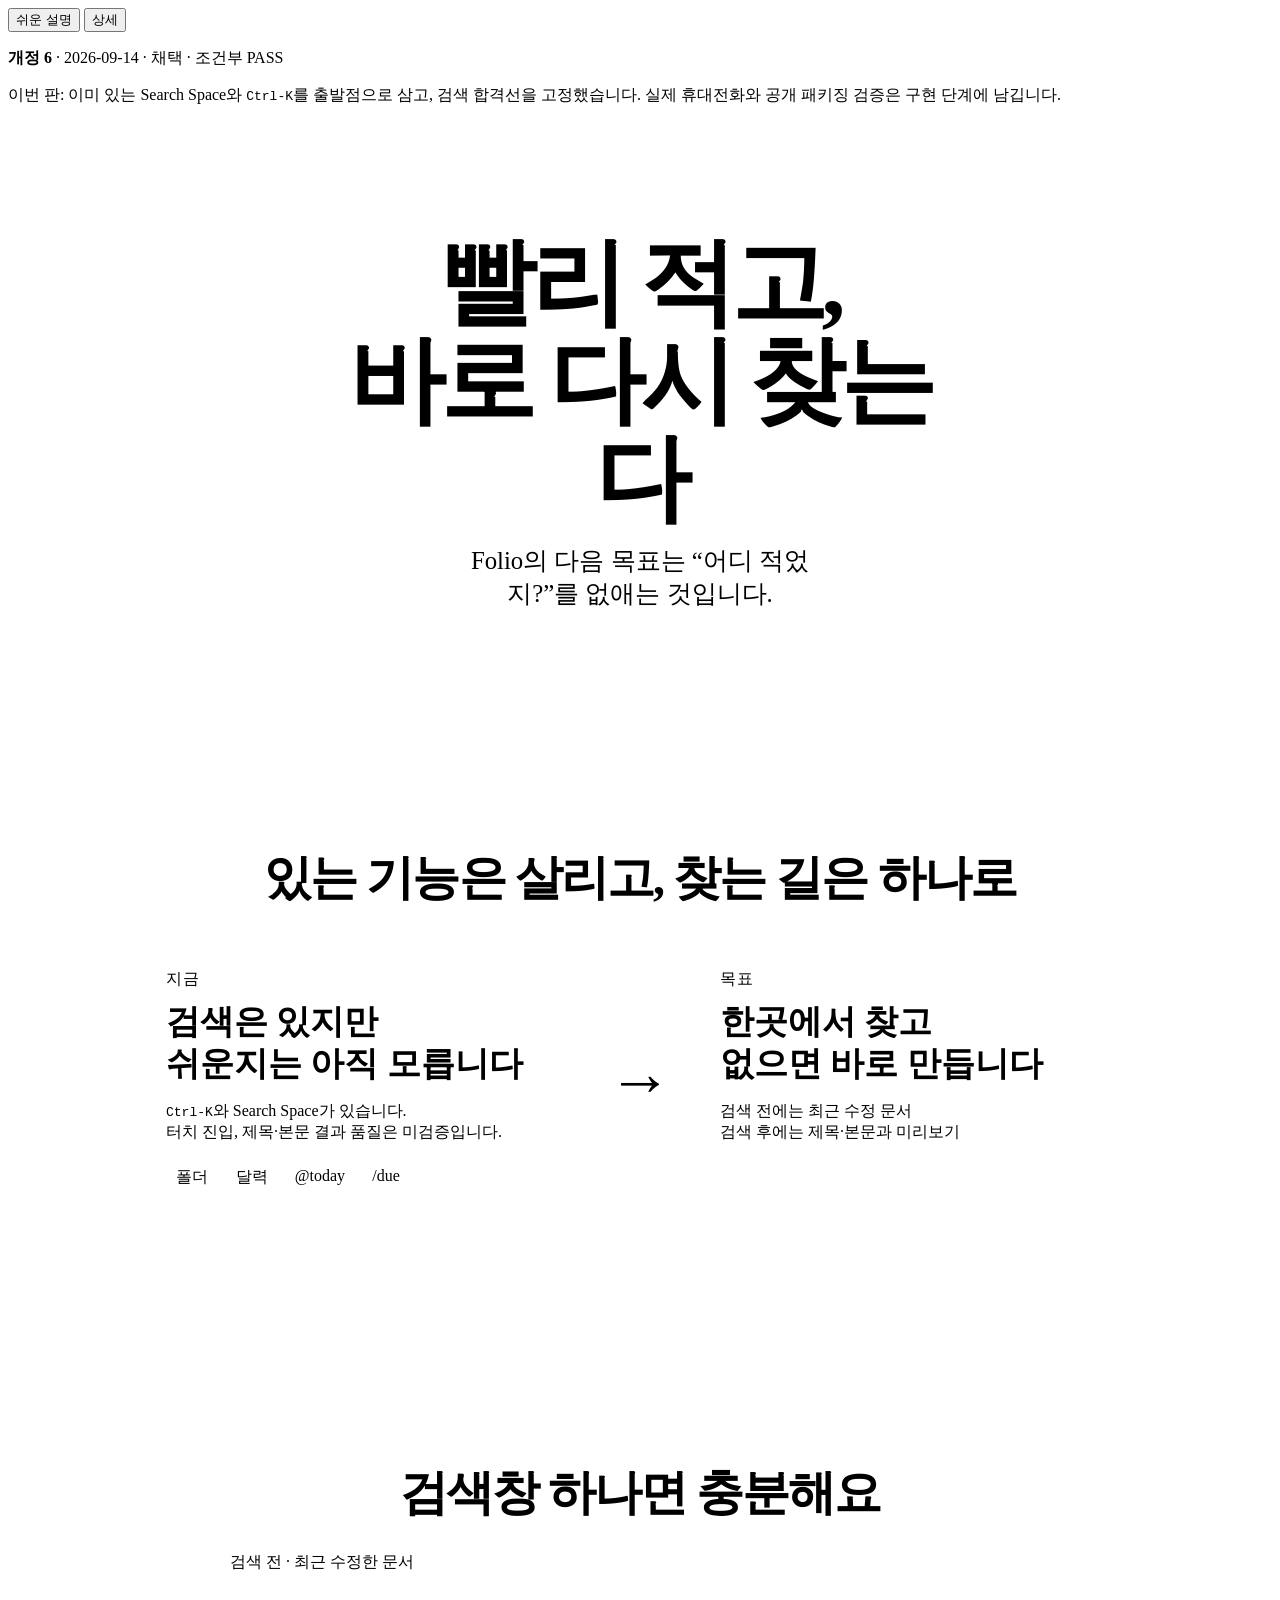
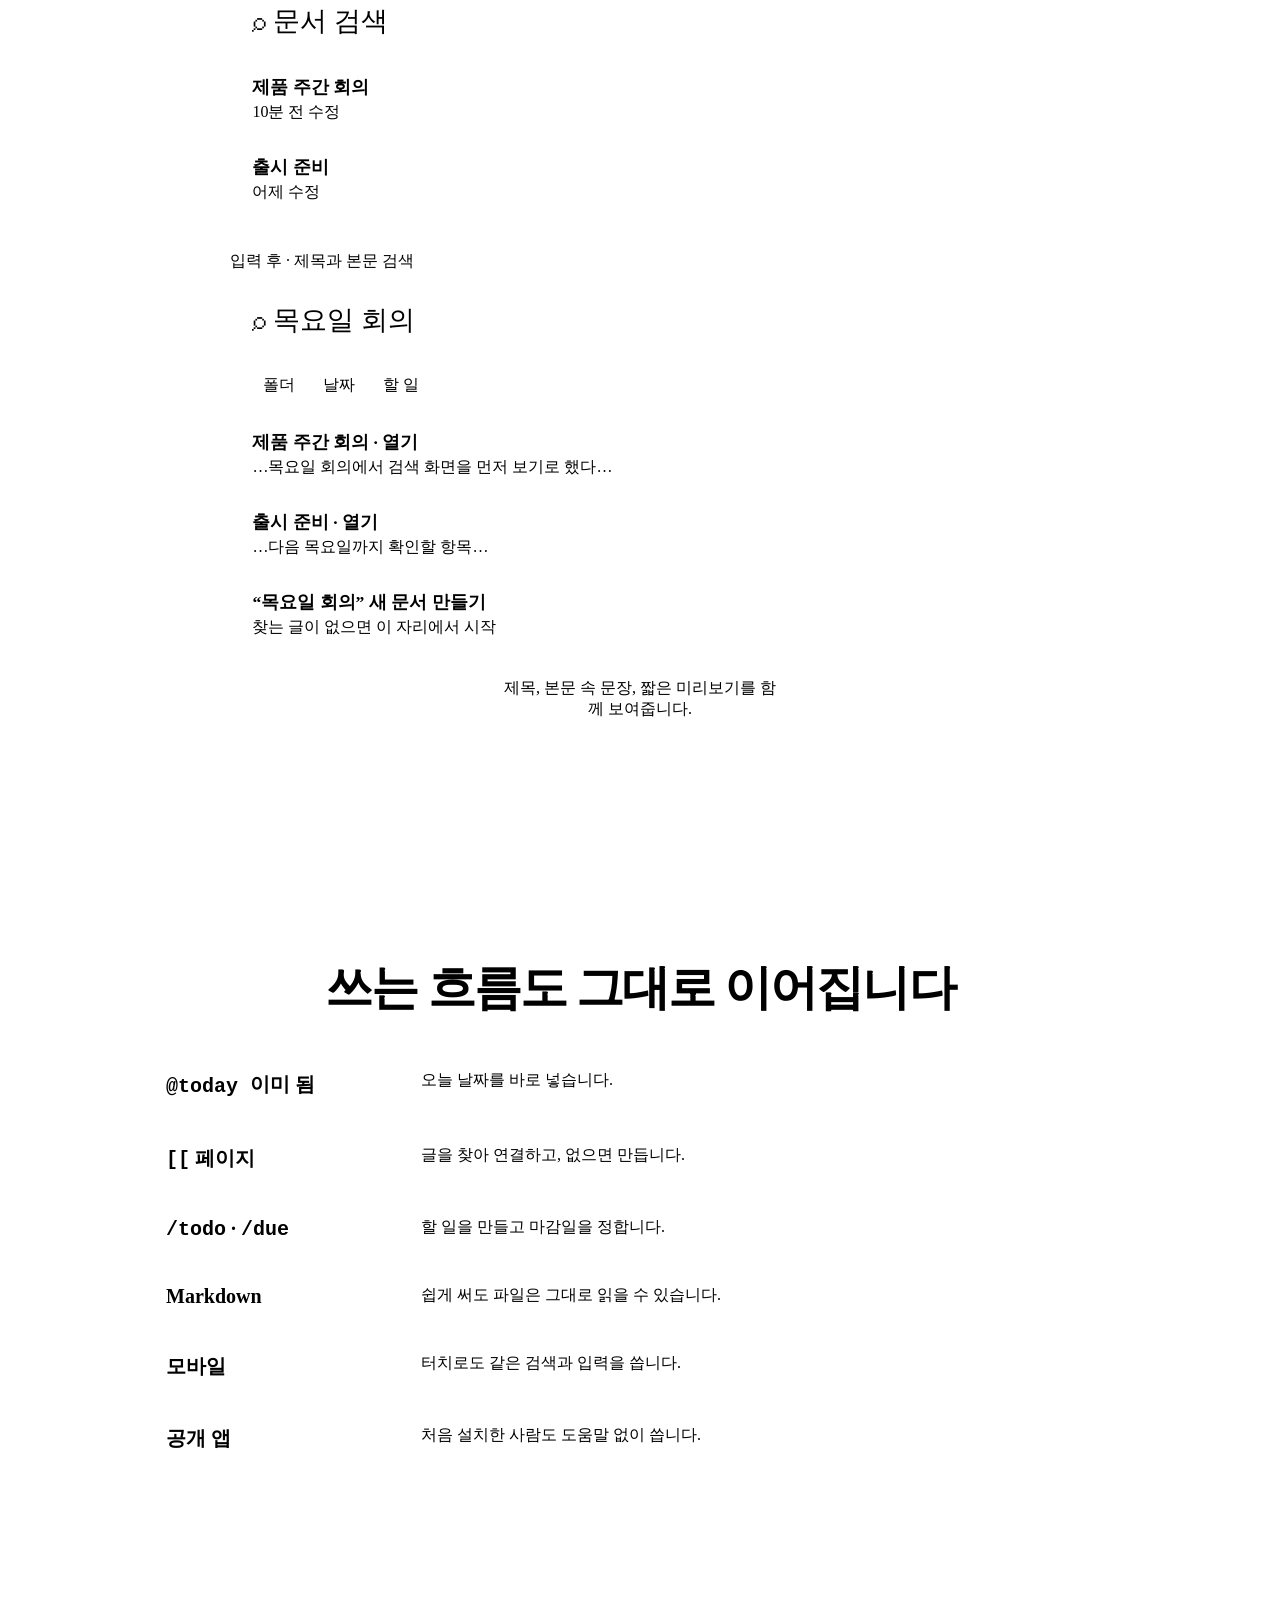
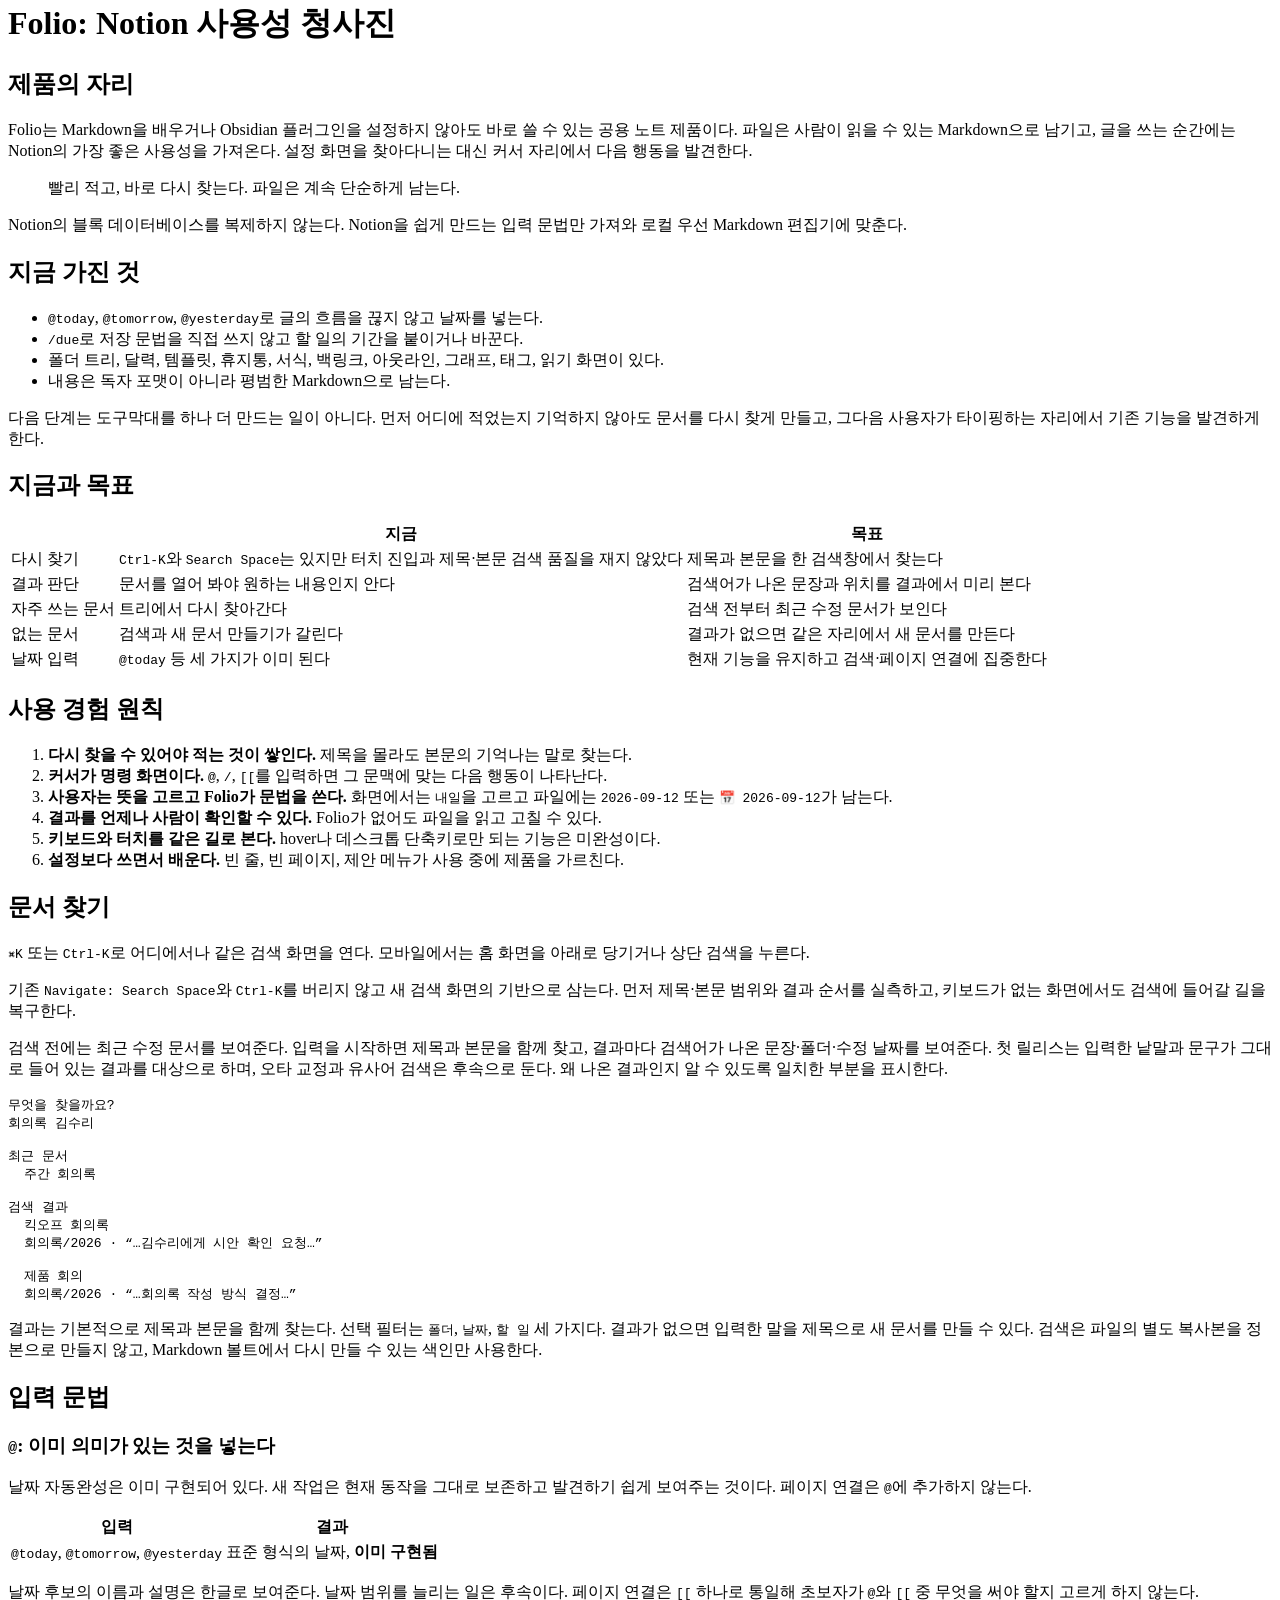
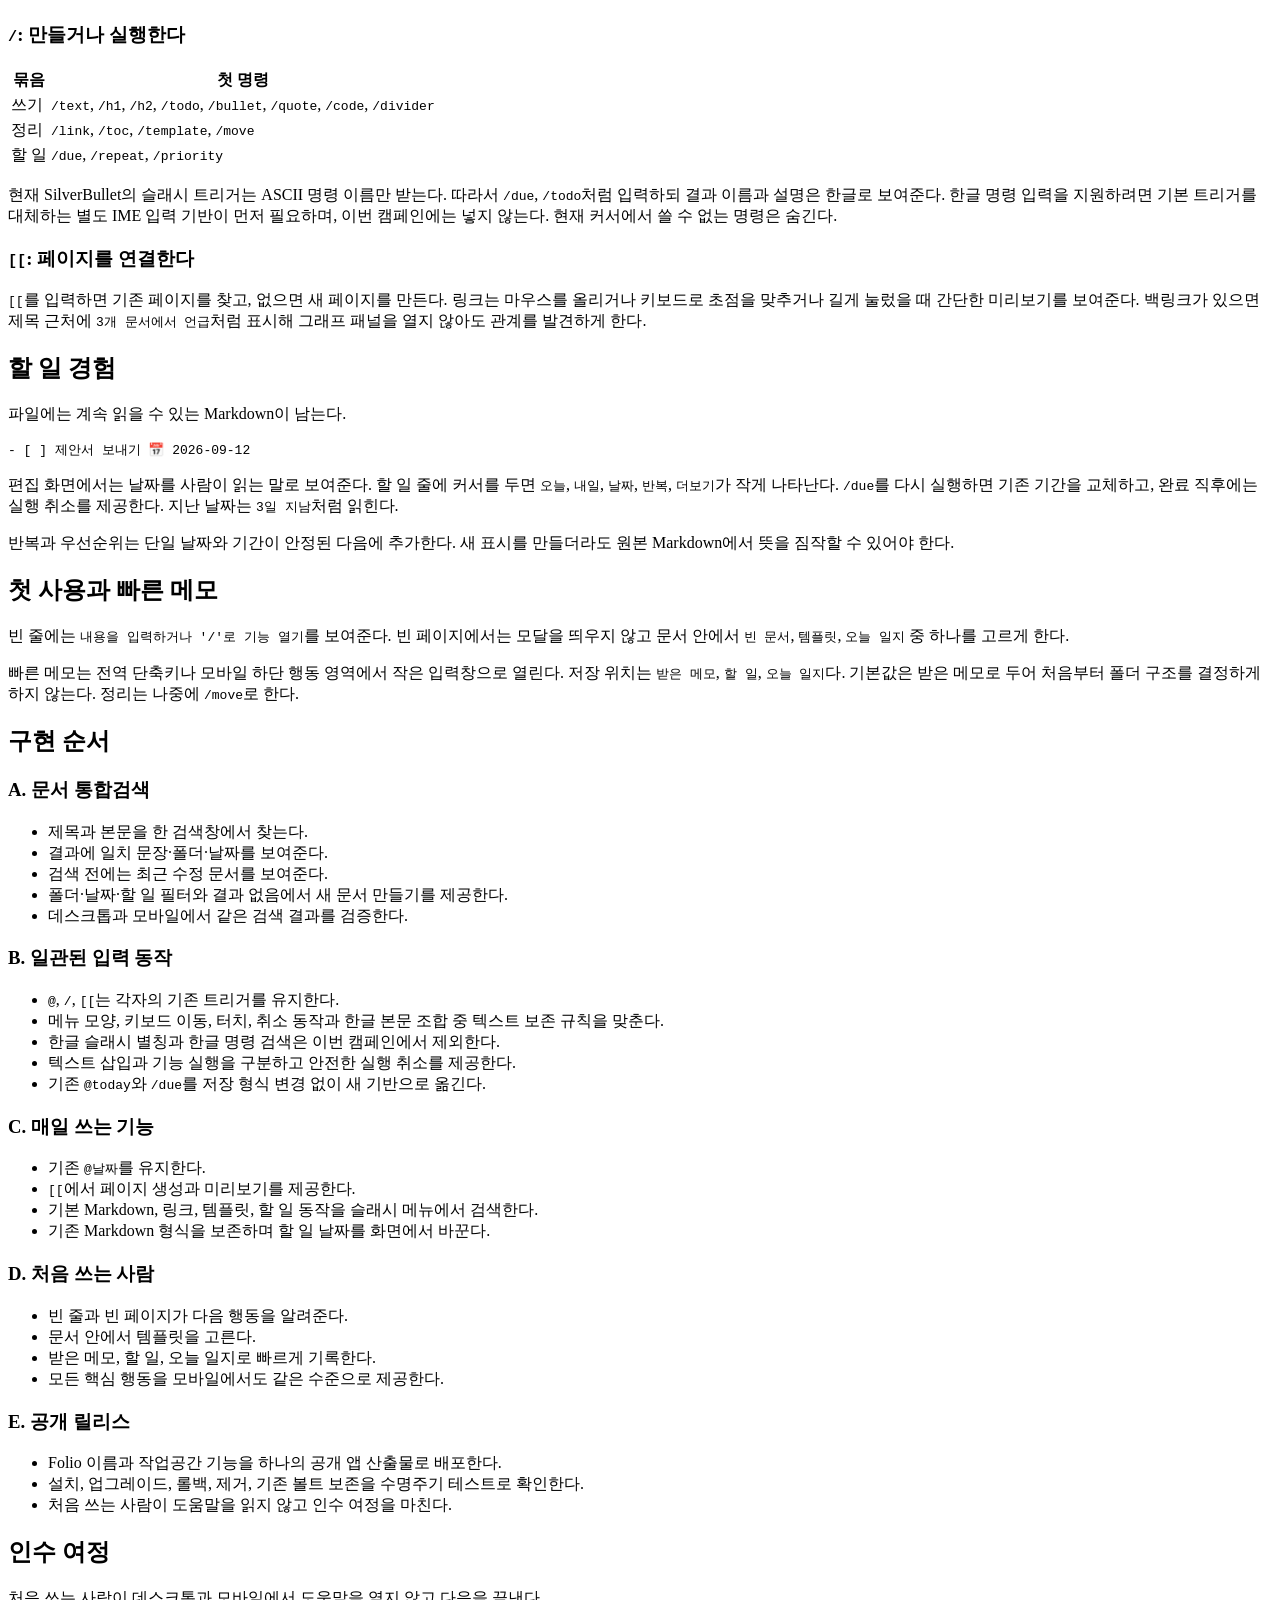
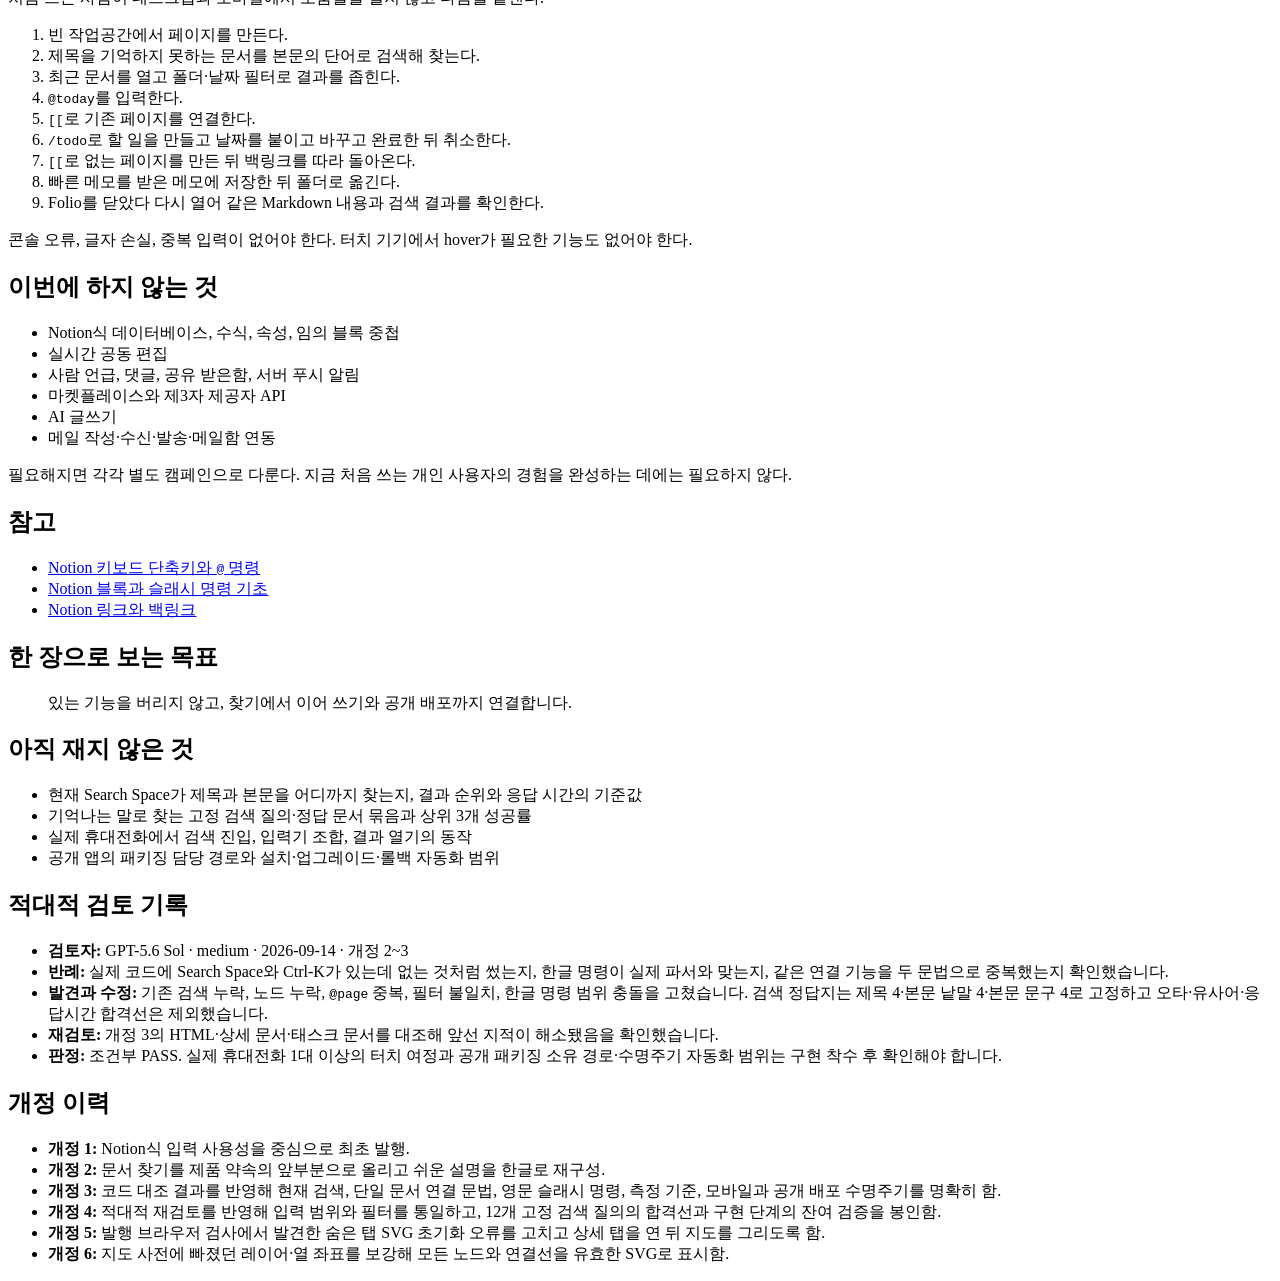
==== commit 95b70cc3: "Merge 83a12b7ce4200a21c119b26bc01d9f8e6f6e0f67 into 8e7d69114b5dc09a3b3a89467c0d44636447cceb" ====
--- a/docs/design/folio-notion-ux-blueprint.html
+++ b/docs/design/folio-notion-ux-blueprint.html
@@ -3,13 +3,13 @@
 <head>
   <meta charset="utf-8">
   <meta name="viewport" content="width=device-width, initial-scale=1">
-  <title>Folio: Notion 사용성 청사진</title>
-  <meta property="og:title" content="Folio: Notion 사용성 청사진">
-  <meta property="og:description" content="파일은 단순하게 남기고, 쓰는 순간은 Notion처럼 자연스럽게 만드는 Folio의 사용성 청사진">
-  <meta name="swk-doc-label" content="Folio · 제품 청사진">
+  <title>Folio: 빨리 적고, 바로 다시 찾는 사용성 청사진</title>
+  <meta property="og:title" content="Folio: 빨리 적고, 바로 다시 찾는 사용성 청사진">
+  <meta property="og:description" content="기존 검색을 살려 제목과 본문으로 다시 찾고, 곧바로 이어 쓰는 Folio의 한글 사용성 청사진">
+  <meta name="swk-doc-label" content="Folio · 제품 청사진 · 개정 6">
   <meta name="swk-project" content="Folio">
   <meta name="swk-kind" content="제품 설계">
-  <meta name="swk-tags" content="folio,notion,사용성,노트,markdown">
+  <meta name="swk-tags" content="folio,검색,notion,사용성,노트,markdown">
   <link rel="stylesheet" href="/_assets/swk-doc.css">
 </head>
 <body>
@@ -18,237 +18,66 @@
   <button role="tab" data-target="pane-detail">상세</button>
 </nav>
 <main class="doc">
+<header data-bp-head data-rev="6" data-date="2026-09-14" data-status="채택 · 조건부 PASS"
+        data-delta="청사진 지도 사전에 레이어와 열 좌표를 넣어 브라우저 SVG 크기 오류를 제거함">
+  <p><strong>개정 6</strong> · 2026-09-14 · 채택 · 조건부 PASS</p>
+  <p>이번 판: 이미 있는 Search Space와 <code>Ctrl-K</code>를 출발점으로 삼고, 검색 합격선을 고정했습니다. 실제 휴대전화와 공개 패키징 검증은 구현 단계에 남깁니다.</p>
+</header>
 <div class="tab-pane" id="pane-easy" data-active role="tabpanel">
 <style>
-  .folio-easy {
-    color: var(--swk-text);
-    font-family: var(--swk-font-sans);
-    line-height: 1.55;
-  }
-  .folio-easy * { box-sizing: border-box; }
-  .folio-easy__hero {
-    padding: clamp(2rem, 7vw, 5.5rem) 1rem;
-    text-align: center;
-    background: var(--swk-surface-soft);
-    border-block: 1px solid var(--swk-border-muted);
-  }
-  .folio-easy h2 {
-    max-width: 14ch;
-    margin: 0 auto 1rem;
-    font-size: clamp(2.2rem, 8vw, 5.4rem);
-    line-height: 1.05;
-    letter-spacing: -.055em;
-  }
-  .folio-easy__lead {
-    margin: 0 auto;
-    color: var(--swk-muted);
-    font-size: clamp(1.05rem, 2.4vw, 1.45rem);
-  }
-  .folio-easy__formula {
-    display: grid;
-    grid-template-columns: minmax(0, 1fr) auto minmax(0, 1fr);
-    align-items: center;
-    gap: clamp(1rem, 4vw, 3rem);
-    max-width: 900px;
-    margin: clamp(2rem, 6vw, 4rem) auto 0;
-  }
-  .folio-easy__piece {
-    min-height: 150px;
-    display: grid;
-    place-content: center;
-    gap: .35rem;
-    padding: 1rem;
-  }
-  .folio-easy__piece strong { font-size: clamp(1.5rem, 4vw, 2.5rem); }
-  .folio-easy__piece span { color: var(--swk-muted); }
-  .folio-easy__symbol { font-size: clamp(2rem, 5vw, 3.5rem); font-weight: 800; }
-  .folio-easy__flow {
-    max-width: 1040px;
-    margin: clamp(3.5rem, 9vw, 7rem) auto;
-    padding: 0 1rem;
-  }
-  .folio-easy__flow h3,
-  .folio-easy__keeps h3 {
-    margin: 0 0 2rem;
-    text-align: center;
-    font-size: clamp(1.8rem, 5vw, 3.2rem);
-    letter-spacing: -.04em;
-  }
-  .folio-easy__steps {
-    display: grid;
-    grid-template-columns: 1fr;
-    gap: 0;
-    padding: 0;
-    list-style: none;
-  }
-  .folio-easy__step {
-    position: relative;
-    display: grid;
-    grid-template-columns: auto minmax(12rem, .8fr) minmax(16rem, 1.2fr);
-    align-items: center;
-    gap: clamp(1rem, 4vw, 3rem);
-    min-height: 190px;
-    padding: 1.5rem 0;
-    border-top: 1px solid var(--swk-border);
-  }
-  .folio-easy__step:last-child { border-bottom: 1px solid var(--swk-border); }
-  .folio-easy__number {
-    display: inline-grid;
-    width: 2.2rem;
-    height: 2.2rem;
-    place-content: center;
-    border-radius: 999px;
-    background: var(--swk-accent);
-    color: var(--swk-bg);
-    font-weight: 800;
-    grid-column: 1;
-    grid-row: 1 / 3;
-  }
-  .folio-easy__step strong {
-    display: inline;
-    margin: 0;
-    font-size: 1.45rem;
-    align-self: end;
-    grid-column: 2;
-    grid-row: 1;
-  }
-  .folio-easy__step > span:not(.folio-easy__number) {
-    align-self: start;
-    color: var(--swk-muted);
-    grid-column: 2;
-    grid-row: 2;
-  }
-  .folio-easy__mock {
-    margin-top: 0;
-    padding: 1rem;
-    border-radius: .85rem;
-    background: var(--swk-surface-soft);
-    border: 1px solid var(--swk-border-muted);
-    font: var(--swk-fw-bold) 1.05rem/1.55 var(--swk-font-mono);
-    grid-column: 3;
-    grid-row: 1 / 3;
-  }
-  .folio-easy__menu {
-    display: block;
-    margin-top: .6rem;
-    padding: .65rem .75rem;
-    border: 2px solid currentColor;
-    border-radius: .6rem;
-    color: var(--swk-accent);
-    background: var(--swk-surface);
-  }
-  .folio-easy__keeps {
-    padding: clamp(3rem, 8vw, 6rem) 1rem;
-    border-block: 1px solid var(--swk-border);
-    background: var(--swk-surface-soft);
-    color: var(--swk-text);
-    text-align: center;
-  }
-  .folio-easy__compare {
-    display: flex;
-    max-width: 900px;
-    margin: 0 auto;
-    align-items: stretch;
-    justify-content: center;
-    gap: 0;
-  }
-  .folio-easy__compare > div {
-    flex: 1;
-    padding: 1.5rem;
-    border-left: 1px solid var(--swk-border-strong);
-  }
-  .folio-easy__compare strong {
-    display: block;
-    font-size: clamp(1.4rem, 4vw, 2.1rem);
-  }
-  .folio-easy__compare span { color: var(--swk-muted); }
-  .folio-easy__promise {
-    max-width: 28ch;
-    margin: 2.5rem auto 0;
-    font-size: clamp(1.2rem, 3vw, 1.7rem);
-    font-weight: 750;
-  }
-  @media (max-width: 680px) {
-    .folio-easy__formula { grid-template-columns: 1fr; }
-    .folio-easy__symbol { transform: rotate(90deg); }
-    .folio-easy__step { grid-template-columns: auto 1fr; min-height: 0; }
-    .folio-easy__number { grid-column: 1; grid-row: 1 / 3; }
-    .folio-easy__step strong { grid-column: 2; grid-row: 1; }
-    .folio-easy__step > span:not(.folio-easy__number) { grid-column: 2; grid-row: 2; }
-    .folio-easy__mock { grid-column: 1 / -1; grid-row: 3; }
-    .folio-easy__compare { flex-direction: column; }
-    .folio-easy__compare > div { border-left: 0; border-top: 1px solid var(--swk-border-strong); }
-  }
-  @media (prefers-reduced-motion: reduce) {
-    .folio-easy *, .folio-easy *::before, .folio-easy *::after { scroll-behavior: auto !important; }
-  }
+.folio-r2{color:var(--swk-text);font-family:var(--swk-font-sans)}
+.folio-r2 *{box-sizing:border-box}.folio-r2__hero{padding:clamp(3rem,9vw,7rem) 1rem;text-align:center;background:var(--swk-surface-soft);border-block:1px solid var(--swk-border-muted)}
+.folio-r2 h2{max-width:13ch;margin:0 auto 1rem;font-size:clamp(2.6rem,9vw,6rem);line-height:1.02;letter-spacing:-.055em}.folio-r2__lead{max-width:30ch;margin:auto;color:var(--swk-muted);font-size:clamp(1.1rem,3vw,1.55rem)}
+.folio-r2 section{max-width:980px;margin:clamp(4rem,10vw,8rem) auto;padding-inline:1rem}.folio-r2 h3{margin:0 0 2rem;text-align:center;font-size:clamp(1.8rem,5vw,3rem);line-height:1.15;letter-spacing:-.04em}
+.folio-r2__states{display:grid;grid-template-columns:1fr auto 1fr;gap:clamp(1rem,4vw,3rem);align-items:stretch}.folio-r2__state{padding:2rem 0;border-block:2px solid var(--swk-border-strong)}.folio-r2__state[data-kind=target]{border-color:var(--swk-accent)}
+.folio-r2__eyebrow{display:block;margin-bottom:.7rem;color:var(--swk-muted);font-size:var(--swk-fs-sm);font-weight:var(--swk-fw-bold);letter-spacing:.08em}.folio-r2__state strong{display:block;font-size:clamp(1.4rem,3.5vw,2.1rem);line-height:1.25}.folio-r2__state p{color:var(--swk-muted)}
+.folio-r2__tools{display:flex;flex-wrap:wrap;gap:.4rem;margin-top:1.2rem}.folio-r2__tools span,.folio-r2__filters span{padding:.3rem .65rem;border-radius:var(--swk-r-pill);background:var(--swk-surface);border:1px solid var(--swk-border)}.folio-r2__arrow{display:grid;place-content:center;color:var(--swk-accent);font-size:clamp(2rem,5vw,4rem);font-weight:var(--swk-fw-bold)}
+.folio-r2__search-wrap{max-width:none!important;padding-block:clamp(4rem,9vw,7rem)!important;background:var(--swk-surface-soft);border-block:1px solid var(--swk-border-muted)}.folio-r2__surface{max-width:820px;margin:auto;background:var(--swk-surface);border:2px solid var(--swk-accent-border);border-radius:var(--swk-r-lg);box-shadow:var(--swk-shadow-lg);overflow:hidden}
+.folio-r2__query{padding:1.2rem 1.4rem;font-size:clamp(1.2rem,3vw,1.7rem);font-weight:var(--swk-fw-bold);border-bottom:1px solid var(--swk-border)}.folio-r2__query span{color:var(--swk-accent)}.folio-r2__filters{display:flex;gap:.45rem;padding:.8rem 1.4rem;overflow:auto;border-bottom:1px solid var(--swk-border-muted)}.folio-r2__filters span{flex:none;background:var(--swk-accent-bg);color:var(--swk-accent);border:0;font-size:var(--swk-fs-sm)}
+.folio-r2__stage{max-width:820px;margin:0 auto .7rem;color:var(--swk-muted);font-weight:var(--swk-fw-bold)}.folio-r2__stage:not(:first-of-type){margin-top:2rem}
+.folio-r2__results{margin:0;padding:0;list-style:none}.folio-r2__result{padding:1rem 1.4rem;border-bottom:1px solid var(--swk-border-muted)}.folio-r2__result:last-child{border:0}.folio-r2__result strong{display:block;font-size:1.1rem}.folio-r2__result span{display:block;margin-top:.2rem;color:var(--swk-muted)}.folio-r2__result mark{background:var(--swk-accent-bg);color:var(--swk-text)}.folio-r2__result[data-action=create] strong{color:var(--swk-accent)}.folio-r2__caption{max-width:34ch;margin:1.5rem auto 0;text-align:center;color:var(--swk-muted)}
+.folio-r2__lines{margin:0;padding:0;list-style:none}.folio-r2__line{display:grid;grid-template-columns:minmax(8rem,.5fr) minmax(0,1.5fr);gap:1.5rem;padding:1.4rem 0;border-top:1px solid var(--swk-border)}.folio-r2__line:last-child{border-bottom:1px solid var(--swk-border)}.folio-r2__line strong{font-size:1.25rem}.folio-r2__line>span{color:var(--swk-muted)}.folio-r2__done{display:inline-block;margin-left:.35rem;padding:.1rem .4rem;border-radius:var(--swk-r-pill);background:var(--swk-success-bg);color:var(--swk-success);font-size:var(--swk-fs-xs)}
+@media(max-width:680px){.folio-r2__states{grid-template-columns:1fr}.folio-r2__arrow{transform:rotate(90deg)}.folio-r2__line{grid-template-columns:1fr;gap:.25rem}}
 </style>
-
-<article class="folio-easy" aria-labelledby="folio-easy-title">
-  <header class="folio-easy__hero">
-    <h2 id="folio-easy-title">생각은 바로 쓰고,<br>기능은 그 자리에서</h2>
-    <p class="folio-easy__lead">Folio를 처음 열어도 설명서가 필요 없게 만듭니다.</p>
-
-    <div class="folio-easy__formula" role="img" aria-label="옵시디언처럼 파일은 단순하게, 노션처럼 사용은 쉽게">
-      <div class="folio-easy__piece">
-        <strong>단순한 파일</strong>
-        <span>내 글은 Markdown으로</span>
-      </div>
-      <div class="folio-easy__symbol" aria-hidden="true">＋</div>
-      <div class="folio-easy__piece">
-        <strong>쉬운 사용</strong>
-        <span>필요한 기능은 커서에서</span>
-      </div>
-    </div>
-  </header>
-
-  <section class="folio-easy__flow" aria-labelledby="folio-easy-flow-title">
-    <h3 id="folio-easy-flow-title">기호 세 개만 기억하면 돼요</h3>
-    <ol class="folio-easy__steps">
-      <li class="folio-easy__step">
-        <span class="folio-easy__number" aria-hidden="true">1</span>
-        <strong><code>@</code> 날짜와 페이지</strong>
-        <span>오늘을 넣고, 다른 글을 찾습니다.</span>
-        <div class="folio-easy__mock" aria-label="골뱅이 today를 입력하면 오늘 날짜가 제안되는 모습">
-          @today
-          <span class="folio-easy__menu">오늘 · 2026-09-11</span>
-        </div>
-      </li>
-      <li class="folio-easy__step">
-        <span class="folio-easy__number" aria-hidden="true">2</span>
-        <strong><code>/</code> 만들기와 실행</strong>
-        <span>할 일, 제목, 마감일을 고릅니다.</span>
-        <div class="folio-easy__mock" aria-label="슬래시 마감을 입력하면 기간 설정이 제안되는 모습">
-          /마감
-          <span class="folio-easy__menu">기간 설정 · 내일</span>
-        </div>
-      </li>
-      <li class="folio-easy__step">
-        <span class="folio-easy__number" aria-hidden="true">3</span>
-        <strong><code>[[</code> 글과 글 연결</strong>
-        <span>찾고, 없으면 바로 만듭니다.</span>
-        <div class="folio-easy__mock" aria-label="대괄호 두 개로 회의록 페이지를 연결하는 모습">
-          [[회의록
-          <span class="folio-easy__menu">회의록 연결하기</span>
-        </div>
-      </li>
-    </ol>
-  </section>
-
-  <section class="folio-easy__keeps" aria-labelledby="folio-easy-keeps-title">
-    <h3 id="folio-easy-keeps-title">겉은 쉬워져도, 내 글은 그대로</h3>
-    <div class="folio-easy__compare" role="group" aria-label="사용자가 보는 화면과 실제 저장되는 파일 비교">
-      <div>
-        <strong>화면에서는</strong>
-        <span>☐ 제안서 보내기 · 내일</span>
-      </div>
-      <div>
-        <strong>파일에서는</strong>
-        <span><code>- [ ] 제안서 보내기 📅 2026-09-12</code></span>
-      </div>
-    </div>
-    <p class="folio-easy__promise">Folio가 없어도 파일을 열 수 있고, 다시 켜도 같은 글이 남습니다.</p>
-  </section>
+<article class="folio-r2" aria-labelledby="folio-r2-title">
+ <header class="folio-r2__hero"><h2 id="folio-r2-title">빨리 적고,<br>바로 다시 찾는다</h2><p class="folio-r2__lead">Folio의 다음 목표는 “어디 적었지?”를 없애는 것입니다.</p></header>
+ <section aria-labelledby="folio-r2-now-target"><h3 id="folio-r2-now-target">있는 기능은 살리고, 찾는 길은 하나로</h3>
+  <div class="folio-r2__states" role="group" aria-label="현재 검색과 목표 검색의 비교">
+   <div class="folio-r2__state" data-bp="now"><span class="folio-r2__eyebrow">지금</span><strong>검색은 있지만<br>쉬운지는 아직 모릅니다</strong><p><code>Ctrl-K</code>와 Search Space가 있습니다.<br>터치 진입, 제목·본문 결과 품질은 미검증입니다.</p><div class="folio-r2__tools"><span>폴더</span><span>달력</span><span>@today</span><span>/due</span></div></div>
+   <div class="folio-r2__arrow" aria-hidden="true">→</div>
+   <div class="folio-r2__state" data-kind="target" data-bp="activation"><span class="folio-r2__eyebrow">목표</span><strong>한곳에서 찾고<br>없으면 바로 만듭니다</strong><p>검색 전에는 최근 수정 문서<br>검색 후에는 제목·본문과 미리보기</p></div>
+  </div>
+ </section>
+ <section class="folio-r2__search-wrap" aria-labelledby="folio-r2-search"><h3 id="folio-r2-search">검색창 하나면 충분해요</h3>
+  <p class="folio-r2__stage">검색 전 · 최근 수정한 문서</p>
+  <div class="folio-r2__surface" role="group" aria-label="검색어 입력 전 최근 수정 문서 예시">
+   <div class="folio-r2__query"><span aria-hidden="true">⌕</span> 문서 검색</div>
+   <ol class="folio-r2__results">
+    <li class="folio-r2__result"><strong>제품 주간 회의</strong><span>10분 전 수정</span></li>
+    <li class="folio-r2__result"><strong>출시 준비</strong><span>어제 수정</span></li>
+   </ol>
+  </div>
+  <p class="folio-r2__stage">입력 후 · 제목과 본문 검색</p>
+  <div class="folio-r2__surface" data-bp="search" role="group" aria-label="목요일 회의 검색 결과 예시">
+   <div class="folio-r2__query"><span aria-hidden="true">⌕</span> 목요일 회의</div>
+   <div class="folio-r2__filters" aria-label="선택 검색 필터"><span>폴더</span><span>날짜</span><span>할 일</span></div>
+   <ol class="folio-r2__results">
+    <li class="folio-r2__result"><strong>제품 주간 회의 · 열기</strong><span>…<mark>목요일 회의</mark>에서 검색 화면을 먼저 보기로 했다…</span></li>
+    <li class="folio-r2__result"><strong>출시 준비 · 열기</strong><span>…다음 <mark>목요일</mark>까지 확인할 항목…</span></li>
+    <li class="folio-r2__result" data-action="create"><strong>“목요일 회의” 새 문서 만들기</strong><span>찾는 글이 없으면 이 자리에서 시작</span></li>
+   </ol>
+  </div><p class="folio-r2__caption">제목, 본문 속 문장, 짧은 미리보기를 함께 보여줍니다.</p>
+ </section>
+ <section aria-labelledby="folio-r2-support"><h3 id="folio-r2-support">쓰는 흐름도 그대로 이어집니다</h3>
+  <ul class="folio-r2__lines">
+   <li class="folio-r2__line"><strong><code>@today</code><span class="folio-r2__done">이미 됨</span></strong><span>오늘 날짜를 바로 넣습니다.</span></li>
+   <li class="folio-r2__line" data-bp="link-page"><strong><code>[[</code> 페이지</strong><span>글을 찾아 연결하고, 없으면 만듭니다.</span></li>
+   <li class="folio-r2__line" data-bp="slash-task"><strong><code>/todo</code> · <code>/due</code></strong><span>할 일을 만들고 마감일을 정합니다.</span></li>
+   <li class="folio-r2__line" data-bp="markdown-safe"><strong>Markdown</strong><span>쉽게 써도 파일은 그대로 읽을 수 있습니다.</span></li>
+   <li class="folio-r2__line" data-bp="mobile"><strong>모바일</strong><span>터치로도 같은 검색과 입력을 씁니다.</span></li>
+   <li class="folio-r2__line" data-bp="public-release"><strong>공개 앱</strong><span>처음 설치한 사람도 도움말 없이 씁니다.</span></li>
+  </ul>
+ </section>
 </article>
 
 
@@ -260,7 +89,7 @@
 제품이다. 파일은 사람이 읽을 수 있는 Markdown으로 남기고, 글을 쓰는 순간에는 Notion의 가장
 좋은 사용성을 가져온다. 설정 화면을 찾아다니는 대신 커서 자리에서 다음 행동을 발견한다.</p>
 <blockquote>
-<p>파일은 단순하게 남고, 쓰는 순간은 자연스럽다.</p>
+<p>빨리 적고, 바로 다시 찾는다. 파일은 계속 단순하게 남는다.</p>
 </blockquote>
 <p>Notion의 블록 데이터베이스를 복제하지 않는다. Notion을 쉽게 만드는 입력 문법만 가져와
 로컬 우선 Markdown 편집기에 맞춘다.</p>
@@ -271,10 +100,48 @@
 <li>폴더 트리, 달력, 템플릿, 휴지통, 서식, 백링크, 아웃라인, 그래프, 태그, 읽기 화면이 있다.</li>
 <li>내용은 독자 포맷이 아니라 평범한 Markdown으로 남는다.</li>
 </ul>
-<p>다음 단계는 도구막대를 하나 더 만드는 일이 아니다. 사용자가 타이핑하는 자리에서 기존 기능을
-발견하도록 <code>@</code>, <code>/</code>, <code>[[</code>를 하나의 제안 체계로 묶는 일이다.</p>
+<p>다음 단계는 도구막대를 하나 더 만드는 일이 아니다. 먼저 어디에 적었는지 기억하지 않아도
+문서를 다시 찾게 만들고, 그다음 사용자가 타이핑하는 자리에서 기존 기능을 발견하게 한다.</p>
+<h2>지금과 목표</h2>
+<table>
+<thead>
+<tr>
+<th></th>
+<th>지금</th>
+<th>목표</th>
+</tr>
+</thead>
+<tbody>
+<tr>
+<td>다시 찾기</td>
+<td><code>Ctrl-K</code>와 <code>Search Space</code>는 있지만 터치 진입과 제목·본문 검색 품질을 재지 않았다</td>
+<td>제목과 본문을 한 검색창에서 찾는다</td>
+</tr>
+<tr>
+<td>결과 판단</td>
+<td>문서를 열어 봐야 원하는 내용인지 안다</td>
+<td>검색어가 나온 문장과 위치를 결과에서 미리 본다</td>
+</tr>
+<tr>
+<td>자주 쓰는 문서</td>
+<td>트리에서 다시 찾아간다</td>
+<td>검색 전부터 최근 수정 문서가 보인다</td>
+</tr>
+<tr>
+<td>없는 문서</td>
+<td>검색과 새 문서 만들기가 갈린다</td>
+<td>결과가 없으면 같은 자리에서 새 문서를 만든다</td>
+</tr>
+<tr>
+<td>날짜 입력</td>
+<td><code>@today</code> 등 세 가지가 이미 된다</td>
+<td>현재 기능을 유지하고 검색·페이지 연결에 집중한다</td>
+</tr>
+</tbody>
+</table>
 <h2>사용 경험 원칙</h2>
 <ol>
+<li><strong>다시 찾을 수 있어야 적는 것이 쌓인다.</strong> 제목을 몰라도 본문의 기억나는 말로 찾는다.</li>
 <li><strong>커서가 명령 화면이다.</strong> <code>@</code>, <code>/</code>, <code>[[</code>를 입력하면 그 문맥에 맞는 다음 행동이 나타난다.</li>
 <li><strong>사용자는 뜻을 고르고 Folio가 문법을 쓴다.</strong> 화면에서는 <code>내일</code>을 고르고 파일에는
    <code>2026-09-12</code> 또는 <code>📅 2026-09-12</code>가 남는다.</li>
@@ -282,9 +149,36 @@
 <li><strong>키보드와 터치를 같은 길로 본다.</strong> hover나 데스크톱 단축키로만 되는 기능은 미완성이다.</li>
 <li><strong>설정보다 쓰면서 배운다.</strong> 빈 줄, 빈 페이지, 제안 메뉴가 사용 중에 제품을 가르친다.</li>
 </ol>
+<h2>문서 찾기</h2>
+<p><code>⌘K</code> 또는 <code>Ctrl-K</code>로 어디에서나 같은 검색 화면을 연다. 모바일에서는 홈 화면을 아래로
+당기거나 상단 검색을 누른다.</p>
+<p>기존 <code>Navigate: Search Space</code>와 <code>Ctrl-K</code>를 버리지 않고 새 검색 화면의 기반으로 삼는다. 먼저
+제목·본문 범위와 결과 순서를 실측하고, 키보드가 없는 화면에서도 검색에 들어갈 길을 복구한다.</p>
+<p>검색 전에는 최근 수정 문서를 보여준다. 입력을 시작하면 제목과 본문을 함께 찾고,
+결과마다 검색어가 나온 문장·폴더·수정 날짜를 보여준다. 첫 릴리스는 입력한 낱말과 문구가
+그대로 들어 있는 결과를 대상으로 하며, 오타 교정과 유사어 검색은 후속으로 둔다. 왜 나온
+결과인지 알 수 있도록 일치한 부분을 표시한다.</p>
+<pre><code class="language-text">무엇을 찾을까요?
+회의록 김수리
+
+최근 문서
+  주간 회의록
+
+검색 결과
+  킥오프 회의록
+  회의록/2026 · “…김수리에게 시안 확인 요청…”
+
+  제품 회의
+  회의록/2026 · “…회의록 작성 방식 결정…”
+</code></pre>
+<p>결과는 기본적으로 제목과 본문을 함께 찾는다. 선택 필터는 <code>폴더</code>, <code>날짜</code>, <code>할 일</code> 세 가지다.
+결과가 없으면
+입력한 말을 제목으로 새 문서를 만들 수 있다. 검색은 파일의 별도 복사본을 정본으로 만들지 않고,
+Markdown 볼트에서 다시 만들 수 있는 색인만 사용한다.</p>
 <h2>입력 문법</h2>
 <h3><code>@</code>: 이미 의미가 있는 것을 넣는다</h3>
-<p><code>@</code>를 날짜 전용 자동완성에서 여러 제공자가 함께 쓰는 삽입 메뉴로 키운다.</p>
+<p>날짜 자동완성은 이미 구현되어 있다. 새 작업은 현재 동작을 그대로 보존하고 발견하기 쉽게
+보여주는 것이다. 페이지 연결은 <code>@</code>에 추가하지 않는다.</p>
 <table>
 <thead>
 <tr>
@@ -294,25 +188,14 @@
 </thead>
 <tbody>
 <tr>
-<td><code>@today</code>, <code>@tomorrow</code>, <code>@next friday</code></td>
-<td>표준 형식의 날짜</td>
-</tr>
-<tr>
-<td><code>@회의록</code></td>
-<td>기존 페이지 링크</td>
-</tr>
-<tr>
-<td><code>@remind tomorrow 9am</code></td>
-<td>현재 위치에 붙는 로컬 알림</td>
-</tr>
-<tr>
-<td><code>@이름</code></td>
-<td>협업 기능이 생긴 뒤 사람 언급</td>
+<td><code>@today</code>, <code>@tomorrow</code>, <code>@yesterday</code></td>
+<td>표준 형식의 날짜, <strong>이미 구현됨</strong></td>
 </tr>
 </tbody>
 </table>
-<p>결과는 종류별로 묶고 한글과 영문 이름을 모두 검색한다. 첫 릴리스는 날짜와 페이지만 제공해도
-되지만, 나중에 알림과 사람을 추가할 때 메뉴를 갈아엎지 않도록 제공자 계약을 먼저 만든다.</p>
+<p>날짜 후보의 이름과 설명은 한글로 보여준다. 날짜 범위를 늘리는 일은 후속이다. 페이지 연결은
+<code>[[</code> 하나로 통일해 초보자가 <code>@</code>와 <code>[[</code> 중
+무엇을 써야 할지 고르게 하지 않는다.</p>
 <h3><code>/</code>: 만들거나 실행한다</h3>
 <table>
 <thead>
@@ -336,8 +219,10 @@
 </tr>
 </tbody>
 </table>
-<p>같은 동작을 <code>/기간</code>, <code>/마감</code>, <code>/할일</code> 같은 한글 별칭으로도 찾는다. 현재 커서에서 쓸 수 없는
-명령은 숨긴다. 각 결과에는 쉬운 이름, 실행 결과 한 줄, 고정 명령 이름을 보여준다.</p>
+<p>현재 SilverBullet의 슬래시 트리거는 ASCII 명령 이름만 받는다. 따라서 <code>/due</code>, <code>/todo</code>처럼
+입력하되 결과 이름과 설명은 한글로 보여준다. 한글 명령 입력을 지원하려면 기본 트리거를
+대체하는 별도 IME 입력 기반이 먼저 필요하며, 이번 캠페인에는 넣지 않는다. 현재 커서에서
+쓸 수 없는 명령은 숨긴다.</p>
 <h3><code>[[</code>: 페이지를 연결한다</h3>
 <p><code>[[</code>를 입력하면 기존 페이지를 찾고, 없으면 새 페이지를 만든다. 링크는 마우스를 올리거나
 키보드로 초점을 맞추거나 길게 눌렀을 때 간단한 미리보기를 보여준다. 백링크가 있으면 제목
@@ -358,28 +243,37 @@
 <code>받은 메모</code>, <code>할 일</code>, <code>오늘 일지</code>다. 기본값은 받은 메모로 두어 처음부터 폴더 구조를 결정하게
 하지 않는다. 정리는 나중에 <code>/move</code>로 한다.</p>
 <h2>구현 순서</h2>
-<h3>A. 하나의 제안 기반</h3>
-<ul>
-<li><code>@</code>, <code>/</code>, <code>[[</code>가 함께 쓰는 제공자 계약을 만든다.</li>
-<li>메뉴 모양, 정렬, 키보드 이동, 터치, 한글 IME, 취소 동작을 통일한다.</li>
+<h3>A. 문서 통합검색</h3>
+<ul>
+<li>제목과 본문을 한 검색창에서 찾는다.</li>
+<li>결과에 일치 문장·폴더·날짜를 보여준다.</li>
+<li>검색 전에는 최근 수정 문서를 보여준다.</li>
+<li>폴더·날짜·할 일 필터와 결과 없음에서 새 문서 만들기를 제공한다.</li>
+<li>데스크톱과 모바일에서 같은 검색 결과를 검증한다.</li>
+</ul>
+<h3>B. 일관된 입력 동작</h3>
+<ul>
+<li><code>@</code>, <code>/</code>, <code>[[</code>는 각자의 기존 트리거를 유지한다.</li>
+<li>메뉴 모양, 키보드 이동, 터치, 취소 동작과 한글 본문 조합 중 텍스트 보존 규칙을 맞춘다.</li>
+<li>한글 슬래시 별칭과 한글 명령 검색은 이번 캠페인에서 제외한다.</li>
 <li>텍스트 삽입과 기능 실행을 구분하고 안전한 실행 취소를 제공한다.</li>
 <li>기존 <code>@today</code>와 <code>/due</code>를 저장 형식 변경 없이 새 기반으로 옮긴다.</li>
 </ul>
-<h3>B. 매일 쓰는 기능</h3>
-<ul>
-<li><code>@</code>에서 자연어 날짜와 페이지 언급을 제공한다.</li>
+<h3>C. 매일 쓰는 기능</h3>
+<ul>
+<li>기존 <code>@날짜</code>를 유지한다.</li>
 <li><code>[[</code>에서 페이지 생성과 미리보기를 제공한다.</li>
 <li>기본 Markdown, 링크, 템플릿, 할 일 동작을 슬래시 메뉴에서 검색한다.</li>
 <li>기존 Markdown 형식을 보존하며 할 일 날짜를 화면에서 바꾼다.</li>
 </ul>
-<h3>C. 처음 쓰는 사람</h3>
+<h3>D. 처음 쓰는 사람</h3>
 <ul>
 <li>빈 줄과 빈 페이지가 다음 행동을 알려준다.</li>
 <li>문서 안에서 템플릿을 고른다.</li>
 <li>받은 메모, 할 일, 오늘 일지로 빠르게 기록한다.</li>
 <li>모든 핵심 행동을 모바일에서도 같은 수준으로 제공한다.</li>
 </ul>
-<h3>D. 공개 릴리스</h3>
+<h3>E. 공개 릴리스</h3>
 <ul>
 <li>Folio 이름과 작업공간 기능을 하나의 공개 앱 산출물로 배포한다.</li>
 <li>설치, 업그레이드, 롤백, 제거, 기존 볼트 보존을 수명주기 테스트로 확인한다.</li>
@@ -389,11 +283,14 @@
 <p>처음 쓰는 사람이 데스크톱과 모바일에서 도움말을 열지 않고 다음을 끝낸다.</p>
 <ol>
 <li>빈 작업공간에서 페이지를 만든다.</li>
-<li><code>@today</code>를 입력하고 기존 페이지를 연결한다.</li>
+<li>제목을 기억하지 못하는 문서를 본문의 단어로 검색해 찾는다.</li>
+<li>최근 문서를 열고 폴더·날짜 필터로 결과를 좁힌다.</li>
+<li><code>@today</code>를 입력한다.</li>
+<li><code>[[</code>로 기존 페이지를 연결한다.</li>
 <li><code>/todo</code>로 할 일을 만들고 날짜를 붙이고 바꾸고 완료한 뒤 취소한다.</li>
 <li><code>[[</code>로 없는 페이지를 만든 뒤 백링크를 따라 돌아온다.</li>
 <li>빠른 메모를 받은 메모에 저장한 뒤 폴더로 옮긴다.</li>
-<li>Folio를 닫았다 다시 열어 같은 Markdown 내용과 할 일 상태를 확인한다.</li>
+<li>Folio를 닫았다 다시 열어 같은 Markdown 내용과 검색 결과를 확인한다.</li>
 </ol>
 <p>콘솔 오류, 글자 손실, 중복 입력이 없어야 한다. 터치 기기에서 hover가 필요한 기능도 없어야 한다.</p>
 <h2>이번에 하지 않는 것</h2>
@@ -403,6 +300,7 @@
 <li>사람 언급, 댓글, 공유 받은함, 서버 푸시 알림</li>
 <li>마켓플레이스와 제3자 제공자 API</li>
 <li>AI 글쓰기</li>
+<li>메일 작성·수신·발송·메일함 연동</li>
 </ul>
 <p>필요해지면 각각 별도 캠페인으로 다룬다. 지금 처음 쓰는 개인 사용자의 경험을 완성하는 데에는
 필요하지 않다.</p>
@@ -412,8 +310,67 @@
 <li><a href="https://www.notion.com/help/guides/block-basics-build-the-foundation-for-your-teams-pages">Notion 블록과 슬래시 명령 기초</a></li>
 <li><a href="https://www.notion.com/en-gb/help/create-links-and-backlinks">Notion 링크와 백링크</a></li>
 </ul>
+<h2 id="bp-map-search">한 장으로 보는 목표</h2>
+<figure class="bp-map" data-bp-map="folio-search" data-bp-layout="layers">
+  <figcaption>있는 기능을 버리지 않고, 찾기에서 이어 쓰기와 공개 배포까지 연결합니다.</figcaption>
+  <script class="bp-dict" type="application/json">
+  {
+    "now": {"title":"현재 기반","layer":0,"col":0,"state":"built","detail":"Search Space와 Ctrl-K, 폴더, 달력, @날짜, /due가 이미 있다."},
+    "search": {"title":"문서 찾기","layer":1,"col":0,"state":"unverified","detail":"검색 전에는 최근 수정 문서, 검색 후에는 제목·본문 일치와 미리보기·위치를 보여준다."},
+    "link-page": {"title":"문서 연결","layer":2,"col":0,"state":"unverified","detail":"[[ 하나로 기존 문서를 연결하고 없는 문서는 만든다."},
+    "slash-task": {"title":"할 일 명령","layer":2,"col":1,"state":"unverified","detail":"/todo와 /due처럼 영문 명령 이름과 한글 설명을 함께 보여준다."},
+    "markdown-safe": {"title":"Markdown 보존","layer":3,"col":0,"state":"unverified","detail":"Markdown 파일을 정본으로 두고 검색 색인은 다시 만들 수 있게 한다."},
+    "activation": {"title":"첫 사용","layer":4,"col":0,"state":"unverified","detail":"빈 화면, 템플릿, 빠른 메모가 도움말 없이 다음 행동을 알려준다."},
+    "mobile": {"title":"모바일 동등성","layer":5,"col":0,"state":"unverified","detail":"키보드 단축키 없이도 터치로 검색과 핵심 입력에 들어간다."},
+    "public-release": {"title":"공개 앱 배포","layer":6,"col":0,"state":"unverified","detail":"설치, 업그레이드, 롤백, 제거와 기존 문서 보존을 확인한다."},
+    "e1": {"from":"now","to":"search"},
+    "e2": {"from":"search","to":"link-page"},
+    "e3": {"from":"search","to":"slash-task"},
+    "e4": {"from":"link-page","to":"markdown-safe"},
+    "e5": {"from":"slash-task","to":"markdown-safe"},
+    "e6": {"from":"markdown-safe","to":"activation"},
+    "e7": {"from":"activation","to":"mobile"},
+    "e8": {"from":"mobile","to":"public-release"}
+  }
+  </script>
+</figure>
+<h2 id="bp-unmeasured">아직 재지 않은 것</h2>
+<ul>
+  <li>현재 Search Space가 제목과 본문을 어디까지 찾는지, 결과 순위와 응답 시간의 기준값</li>
+  <li>기억나는 말로 찾는 고정 검색 질의·정답 문서 묶음과 상위 3개 성공률</li>
+  <li>실제 휴대전화에서 검색 진입, 입력기 조합, 결과 열기의 동작</li>
+  <li>공개 앱의 패키징 담당 경로와 설치·업그레이드·롤백 자동화 범위</li>
+</ul>
+<h2 id="bp-review">적대적 검토 기록</h2>
+<ul>
+  <li><strong>검토자:</strong> GPT-5.6 Sol · medium · 2026-09-14 · 개정 2~3</li>
+  <li><strong>반례:</strong> 실제 코드에 Search Space와 Ctrl-K가 있는데 없는 것처럼 썼는지, 한글 명령이 실제 파서와 맞는지, 같은 연결 기능을 두 문법으로 중복했는지 확인했습니다.</li>
+  <li><strong>발견과 수정:</strong> 기존 검색 누락, 노드 누락, <code>@page</code> 중복, 필터 불일치, 한글 명령 범위 충돌을 고쳤습니다. 검색 정답지는 제목 4·본문 낱말 4·본문 문구 4로 고정하고 오타·유사어·응답시간 합격선은 제외했습니다.</li>
+  <li><strong>재검토:</strong> 개정 3의 HTML·상세 문서·태스크 문서를 대조해 앞선 지적이 해소됐음을 확인했습니다.</li>
+  <li><strong>판정:</strong> 조건부 PASS. 실제 휴대전화 1대 이상의 터치 여정과 공개 패키징 소유 경로·수명주기 자동화 범위는 구현 착수 후 확인해야 합니다.</li>
+</ul>
+<h2 id="bp-history">개정 이력</h2>
+<ul>
+  <li><strong>개정 1:</strong> Notion식 입력 사용성을 중심으로 최초 발행.</li>
+  <li><strong>개정 2:</strong> 문서 찾기를 제품 약속의 앞부분으로 올리고 쉬운 설명을 한글로 재구성.</li>
+  <li><strong>개정 3:</strong> 코드 대조 결과를 반영해 현재 검색, 단일 문서 연결 문법, 영문 슬래시 명령, 측정 기준, 모바일과 공개 배포 수명주기를 명확히 함.</li>
+  <li><strong>개정 4:</strong> 적대적 재검토를 반영해 입력 범위와 필터를 통일하고, 12개 고정 검색 질의의 합격선과 구현 단계의 잔여 검증을 봉인함.</li>
+  <li><strong>개정 5:</strong> 발행 브라우저 검사에서 발견한 숨은 탭 SVG 초기화 오류를 고치고 상세 탭을 연 뒤 지도를 그리도록 함.</li>
+  <li><strong>개정 6:</strong> 지도 사전에 빠졌던 레이어·열 좌표를 보강해 모든 노드와 연결선을 유효한 SVG로 표시함.</li>
+</ul>
 </div>
 </main>
+  <script>
+  document.querySelector('[data-target="pane-detail"]').addEventListener('click', function () {
+    window.setTimeout(function () {
+      if (document.querySelector('script[data-folio-blueprint]')) return;
+      const script = document.createElement('script');
+      script.src = '/_assets/swk-blueprint.js';
+      script.dataset.folioBlueprint = 'true';
+      document.body.appendChild(script);
+    }, 0);
+  }, { once: true });
+  </script>
   <script type="module" src="/_assets/swk-doc.js"></script>
 </body>
 </html>
